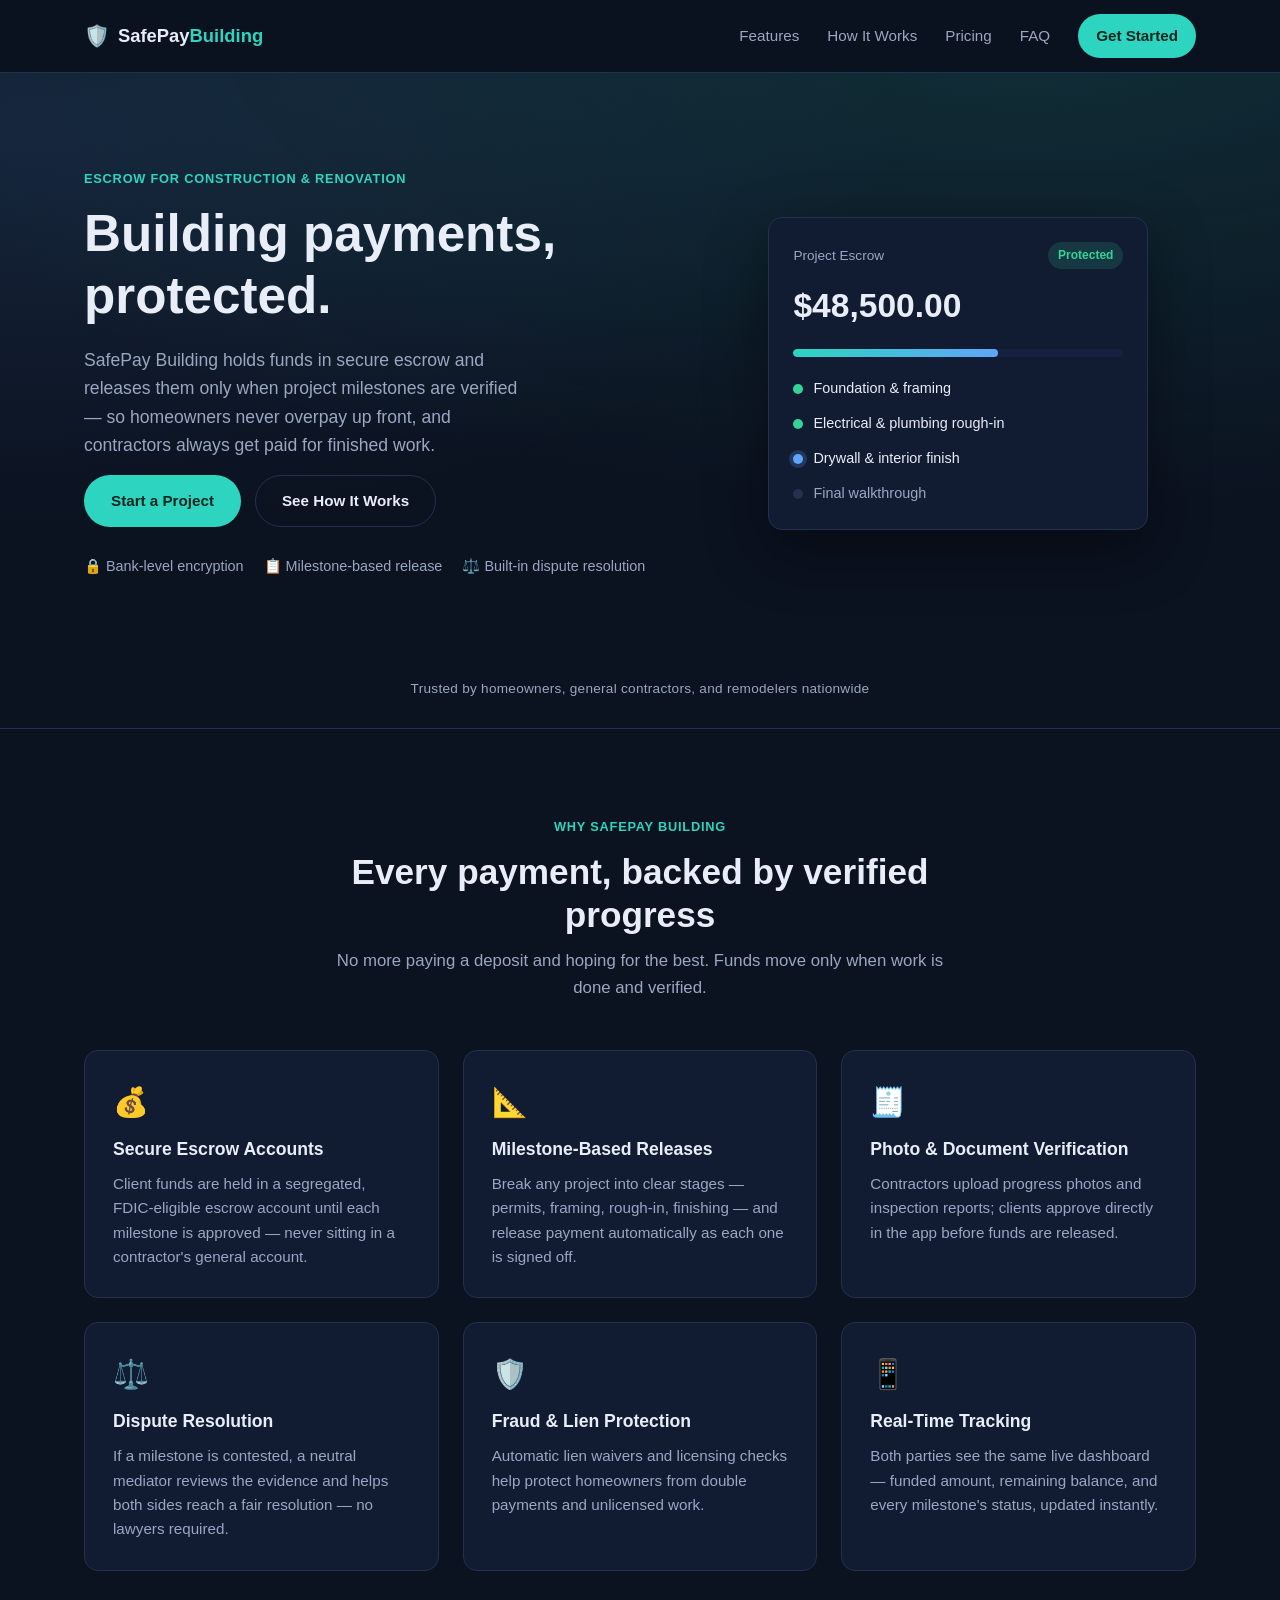
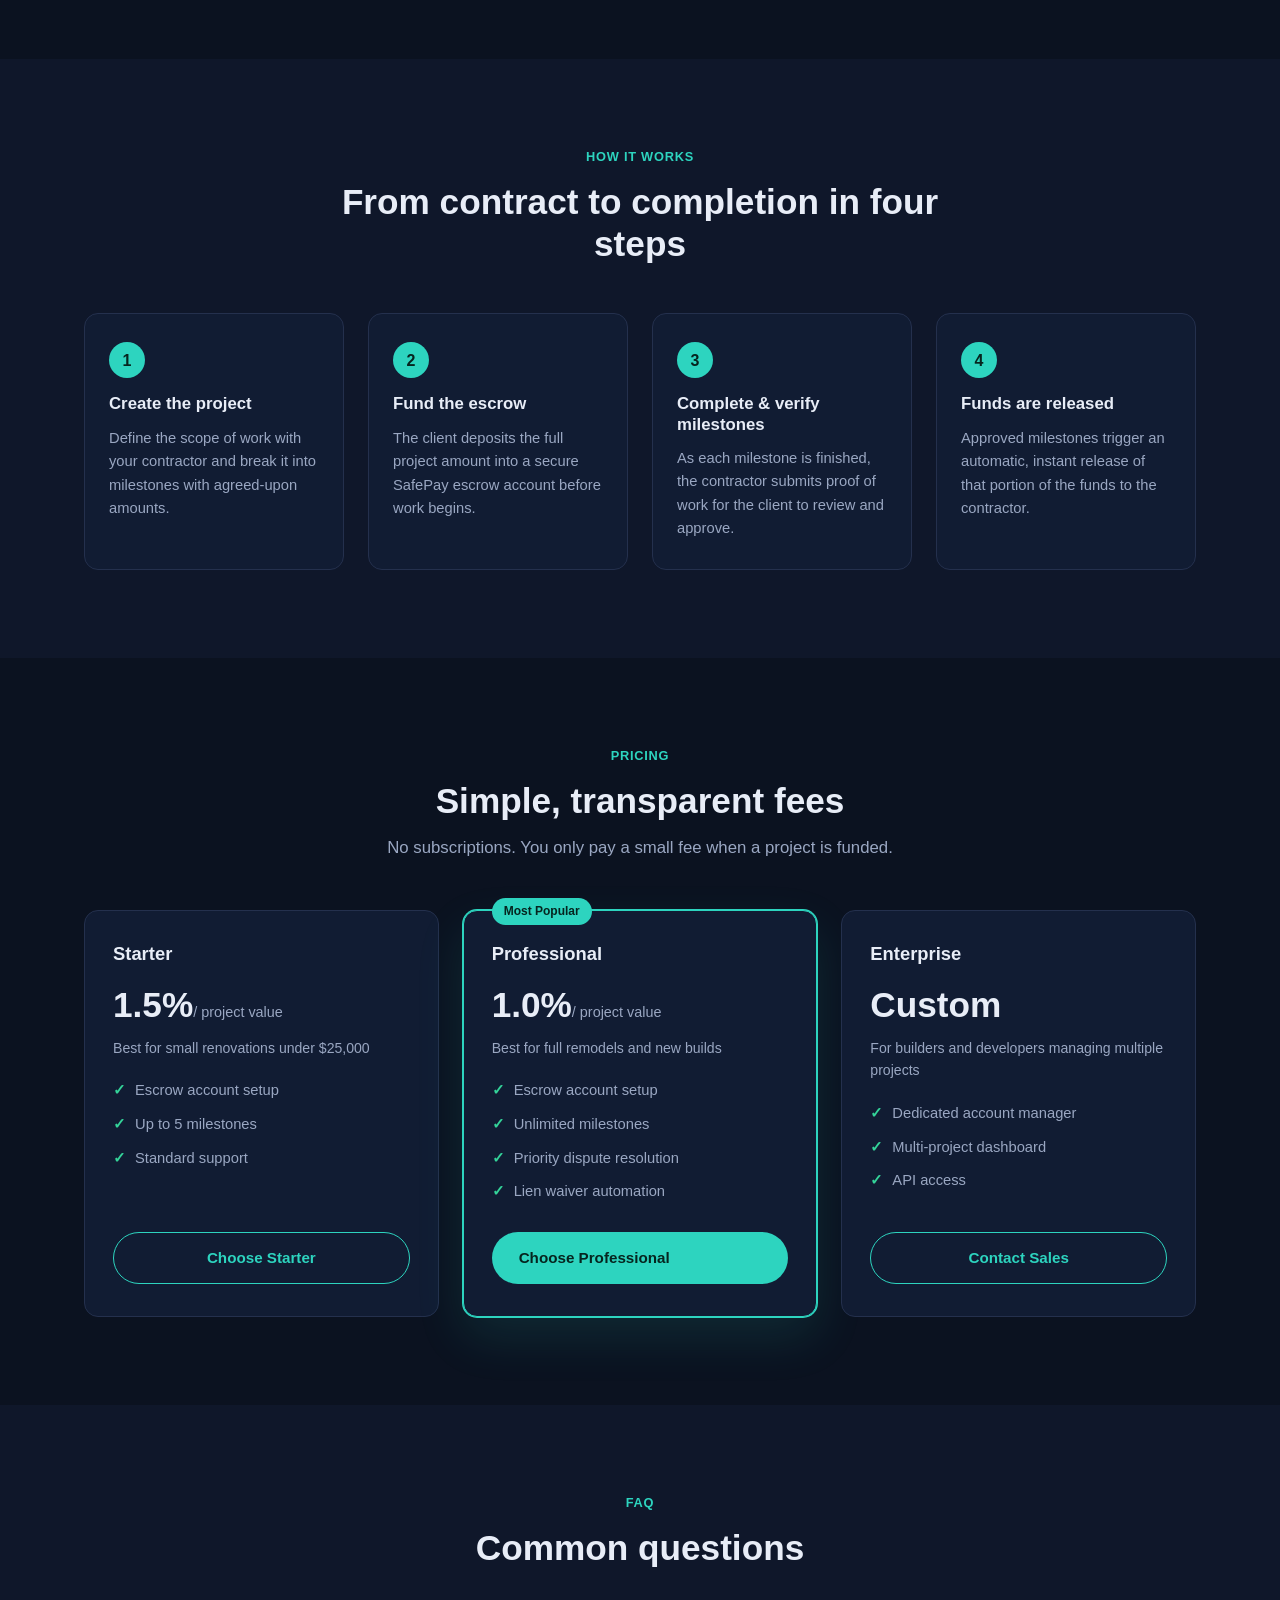
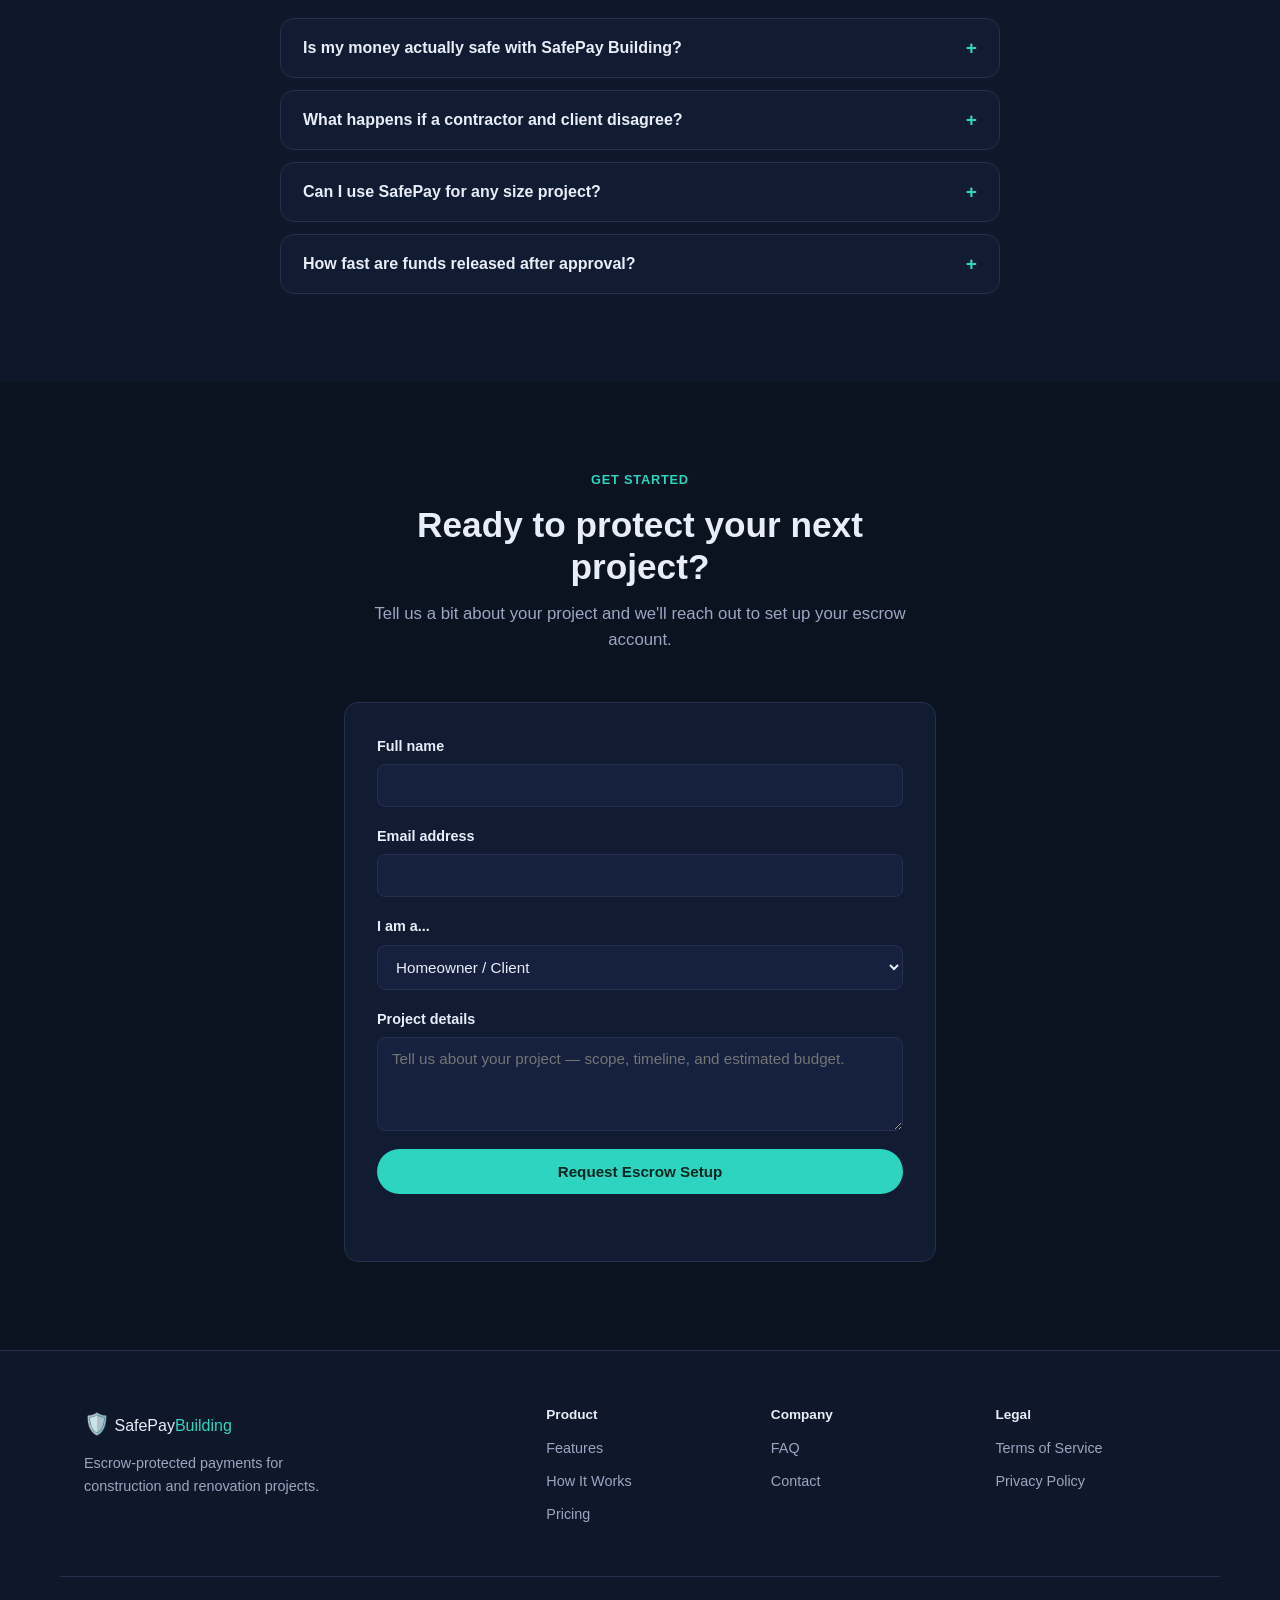
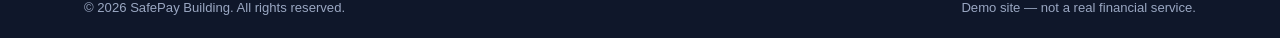
==== index.html @ 65ebcc84 "Initial commit: SafePay Building marketing site" ====
<!DOCTYPE html>
<html lang="en">
<head>
<meta charset="UTF-8">
<meta name="viewport" content="width=device-width, initial-scale=1.0">
<title>SafePay Building | Escrow-Protected Payments for Construction Projects</title>
<meta name="description" content="SafePay Building protects homeowners and contractors with milestone-based escrow payments for construction and renovation projects.">
<link rel="icon" href="data:image/svg+xml,<svg xmlns=%22http://www.w3.org/2000/svg%22 viewBox=%220 0 100 100%22><text y=%22.9em%22 font-size=%2290%22>🛡️</text></svg>">
<link rel="stylesheet" href="css/style.css">
</head>
<body>

<header class="site-header">
  <div class="container header-inner">
    <a href="#home" class="logo">
      <span class="logo-icon" aria-hidden="true">🛡️</span>
      <span class="logo-text">SafePay<span class="logo-accent">Building</span></span>
    </a>

    <nav class="main-nav" id="main-nav">
      <a href="#features">Features</a>
      <a href="#how-it-works">How It Works</a>
      <a href="#pricing">Pricing</a>
      <a href="#faq">FAQ</a>
      <a href="#contact" class="nav-cta">Get Started</a>
    </nav>

    <button class="nav-toggle" id="nav-toggle" aria-label="Toggle navigation" aria-expanded="false" aria-controls="main-nav">
      <span></span><span></span><span></span>
    </button>
  </div>
</header>

<main>

  <section id="home" class="hero">
    <div class="container hero-inner">
      <div class="hero-copy">
        <p class="eyebrow">Escrow for construction &amp; renovation</p>
        <h1>Building payments, protected.</h1>
        <p class="hero-sub">
          SafePay Building holds funds in secure escrow and releases them only when
          project milestones are verified — so homeowners never overpay up front,
          and contractors always get paid for finished work.
        </p>
        <div class="hero-actions">
          <a href="#contact" class="btn btn-primary">Start a Project</a>
          <a href="#how-it-works" class="btn btn-ghost">See How It Works</a>
        </div>
        <ul class="hero-trust">
          <li>🔒 Bank-level encryption</li>
          <li>📋 Milestone-based release</li>
          <li>⚖️ Built-in dispute resolution</li>
        </ul>
      </div>

      <div class="hero-visual" aria-hidden="true">
        <div class="escrow-card">
          <div class="escrow-card-row">
            <span>Project Escrow</span>
            <span class="badge badge-safe">Protected</span>
          </div>
          <div class="escrow-amount">$48,500.00</div>
          <div class="escrow-progress">
            <div class="escrow-progress-bar" style="width: 62%;"></div>
          </div>
          <div class="escrow-milestones">
            <div class="milestone done">
              <span class="dot"></span> Foundation &amp; framing
            </div>
            <div class="milestone done">
              <span class="dot"></span> Electrical &amp; plumbing rough-in
            </div>
            <div class="milestone active">
              <span class="dot"></span> Drywall &amp; interior finish
            </div>
            <div class="milestone">
              <span class="dot"></span> Final walkthrough
            </div>
          </div>
        </div>
      </div>
    </div>
  </section>

  <section class="logos">
    <div class="container">
      <p class="logos-label">Trusted by homeowners, general contractors, and remodelers nationwide</p>
    </div>
  </section>

  <section id="features" class="section">
    <div class="container">
      <div class="section-head">
        <p class="eyebrow">Why SafePay Building</p>
        <h2>Every payment, backed by verified progress</h2>
        <p class="section-sub">No more paying a deposit and hoping for the best. Funds move only when work is done and verified.</p>
      </div>

      <div class="feature-grid">
        <article class="feature-card">
          <div class="feature-icon">💰</div>
          <h3>Secure Escrow Accounts</h3>
          <p>Client funds are held in a segregated, FDIC-eligible escrow account until each milestone is approved — never sitting in a contractor's general account.</p>
        </article>

        <article class="feature-card">
          <div class="feature-icon">📐</div>
          <h3>Milestone-Based Releases</h3>
          <p>Break any project into clear stages — permits, framing, rough-in, finishing — and release payment automatically as each one is signed off.</p>
        </article>

        <article class="feature-card">
          <div class="feature-icon">🧾</div>
          <h3>Photo &amp; Document Verification</h3>
          <p>Contractors upload progress photos and inspection reports; clients approve directly in the app before funds are released.</p>
        </article>

        <article class="feature-card">
          <div class="feature-icon">⚖️</div>
          <h3>Dispute Resolution</h3>
          <p>If a milestone is contested, a neutral mediator reviews the evidence and helps both sides reach a fair resolution — no lawyers required.</p>
        </article>

        <article class="feature-card">
          <div class="feature-icon">🛡️</div>
          <h3>Fraud &amp; Lien Protection</h3>
          <p>Automatic lien waivers and licensing checks help protect homeowners from double payments and unlicensed work.</p>
        </article>

        <article class="feature-card">
          <div class="feature-icon">📱</div>
          <h3>Real-Time Tracking</h3>
          <p>Both parties see the same live dashboard — funded amount, remaining balance, and every milestone's status, updated instantly.</p>
        </article>
      </div>
    </div>
  </section>

  <section id="how-it-works" class="section section-alt">
    <div class="container">
      <div class="section-head">
        <p class="eyebrow">How It Works</p>
        <h2>From contract to completion in four steps</h2>
      </div>

      <ol class="steps">
        <li class="step">
          <div class="step-number">1</div>
          <h3>Create the project</h3>
          <p>Define the scope of work with your contractor and break it into milestones with agreed-upon amounts.</p>
        </li>
        <li class="step">
          <div class="step-number">2</div>
          <h3>Fund the escrow</h3>
          <p>The client deposits the full project amount into a secure SafePay escrow account before work begins.</p>
        </li>
        <li class="step">
          <div class="step-number">3</div>
          <h3>Complete &amp; verify milestones</h3>
          <p>As each milestone is finished, the contractor submits proof of work for the client to review and approve.</p>
        </li>
        <li class="step">
          <div class="step-number">4</div>
          <h3>Funds are released</h3>
          <p>Approved milestones trigger an automatic, instant release of that portion of the funds to the contractor.</p>
        </li>
      </ol>
    </div>
  </section>

  <section id="pricing" class="section">
    <div class="container">
      <div class="section-head">
        <p class="eyebrow">Pricing</p>
        <h2>Simple, transparent fees</h2>
        <p class="section-sub">No subscriptions. You only pay a small fee when a project is funded.</p>
      </div>

      <div class="pricing-grid">
        <article class="price-card">
          <h3>Starter</h3>
          <p class="price">1.5%<span>/ project value</span></p>
          <p class="price-note">Best for small renovations under $25,000</p>
          <ul class="price-features">
            <li>Escrow account setup</li>
            <li>Up to 5 milestones</li>
            <li>Standard support</li>
          </ul>
          <a href="#contact" class="btn btn-outline">Choose Starter</a>
        </article>

        <article class="price-card featured">
          <p class="price-tag">Most Popular</p>
          <h3>Professional</h3>
          <p class="price">1.0%<span>/ project value</span></p>
          <p class="price-note">Best for full remodels and new builds</p>
          <ul class="price-features">
            <li>Escrow account setup</li>
            <li>Unlimited milestones</li>
            <li>Priority dispute resolution</li>
            <li>Lien waiver automation</li>
          </ul>
          <a href="#contact" class="btn btn-primary">Choose Professional</a>
        </article>

        <article class="price-card">
          <h3>Enterprise</h3>
          <p class="price">Custom</p>
          <p class="price-note">For builders and developers managing multiple projects</p>
          <ul class="price-features">
            <li>Dedicated account manager</li>
            <li>Multi-project dashboard</li>
            <li>API access</li>
          </ul>
          <a href="#contact" class="btn btn-outline">Contact Sales</a>
        </article>
      </div>
    </div>
  </section>

  <section id="faq" class="section section-alt">
    <div class="container">
      <div class="section-head">
        <p class="eyebrow">FAQ</p>
        <h2>Common questions</h2>
      </div>

      <div class="faq-list">
        <div class="faq-item">
          <button class="faq-question" aria-expanded="false">
            Is my money actually safe with SafePay Building?
            <span class="faq-toggle">+</span>
          </button>
          <div class="faq-answer">
            <p>Yes. Funds are held in segregated escrow accounts, separate from SafePay's operating funds, and are only released when both parties agree a milestone is complete.</p>
          </div>
        </div>

        <div class="faq-item">
          <button class="faq-question" aria-expanded="false">
            What happens if a contractor and client disagree?
            <span class="faq-toggle">+</span>
          </button>
          <div class="faq-answer">
            <p>Either party can open a dispute. A neutral mediator reviews photos, documents, and messages to help reach a fair resolution before any disputed funds are released.</p>
          </div>
        </div>

        <div class="faq-item">
          <button class="faq-question" aria-expanded="false">
            Can I use SafePay for any size project?
            <span class="faq-toggle">+</span>
          </button>
          <div class="faq-answer">
            <p>Yes — from small repairs to full custom home builds. Larger projects typically benefit most from our milestone tracking and lien protection features.</p>
          </div>
        </div>

        <div class="faq-item">
          <button class="faq-question" aria-expanded="false">
            How fast are funds released after approval?
            <span class="faq-toggle">+</span>
          </button>
          <div class="faq-answer">
            <p>Once a milestone is approved, funds are typically released to the contractor's account within one business day.</p>
          </div>
        </div>
      </div>
    </div>
  </section>

  <section id="contact" class="section contact-section">
    <div class="container contact-inner">
      <div class="section-head">
        <p class="eyebrow">Get Started</p>
        <h2>Ready to protect your next project?</h2>
        <p class="section-sub">Tell us a bit about your project and we'll reach out to set up your escrow account.</p>
      </div>

      <form class="contact-form" id="contact-form" novalidate>
        <div class="form-row">
          <label for="name">Full name</label>
          <input type="text" id="name" name="name" required>
        </div>
        <div class="form-row">
          <label for="email">Email address</label>
          <input type="email" id="email" name="email" required>
        </div>
        <div class="form-row">
          <label for="role">I am a...</label>
          <select id="role" name="role">
            <option value="homeowner">Homeowner / Client</option>
            <option value="contractor">Contractor / Builder</option>
            <option value="other">Other</option>
          </select>
        </div>
        <div class="form-row">
          <label for="message">Project details</label>
          <textarea id="message" name="message" rows="4" placeholder="Tell us about your project — scope, timeline, and estimated budget."></textarea>
        </div>
        <button type="submit" class="btn btn-primary btn-block">Request Escrow Setup</button>
        <p class="form-status" id="form-status" role="status"></p>
      </form>
    </div>
  </section>

</main>

<footer class="site-footer">
  <div class="container footer-inner">
    <div class="footer-brand">
      <span class="logo-icon" aria-hidden="true">🛡️</span>
      <span class="logo-text">SafePay<span class="logo-accent">Building</span></span>
      <p>Escrow-protected payments for construction and renovation projects.</p>
    </div>

    <div class="footer-links">
      <div>
        <h4>Product</h4>
        <a href="#features">Features</a>
        <a href="#how-it-works">How It Works</a>
        <a href="#pricing">Pricing</a>
      </div>
      <div>
        <h4>Company</h4>
        <a href="#faq">FAQ</a>
        <a href="#contact">Contact</a>
      </div>
      <div>
        <h4>Legal</h4>
        <a href="#">Terms of Service</a>
        <a href="#">Privacy Policy</a>
      </div>
    </div>
  </div>
  <div class="container footer-bottom">
    <p>&copy; <span id="year"></span> SafePay Building. All rights reserved.</p>
    <p class="footer-disclaimer">Demo site — not a real financial service.</p>
  </div>
</footer>

<script src="js/main.js"></script>
</body>
</html>
---- css/style.css ----
:root {
  --color-bg: #0b1220;
  --color-bg-alt: #0f172a;
  --color-surface: #111c33;
  --color-surface-2: #16213f;
  --color-border: #24304d;
  --color-text: #e8edf7;
  --color-text-muted: #9aa7c2;
  --color-primary: #2dd4bf;
  --color-primary-dark: #14b8a6;
  --color-accent: #60a5fa;
  --color-safe: #34d399;
  --radius: 14px;
  --max-width: 1160px;
  --font: -apple-system, BlinkMacSystemFont, "Segoe UI", Roboto, Helvetica, Arial, sans-serif;
}

* { box-sizing: border-box; }

html { scroll-behavior: smooth; }

body {
  margin: 0;
  font-family: var(--font);
  background: var(--color-bg);
  color: var(--color-text);
  line-height: 1.6;
  -webkit-font-smoothing: antialiased;
}

.container {
  max-width: var(--max-width);
  margin: 0 auto;
  padding: 0 24px;
}

h1, h2, h3, h4 { line-height: 1.2; margin: 0 0 12px; }
p { margin: 0 0 16px; color: var(--color-text-muted); }
a { color: inherit; text-decoration: none; }
ul, ol { margin: 0; padding: 0; list-style: none; }

/* Header */
.site-header {
  position: sticky;
  top: 0;
  z-index: 50;
  background: rgba(11, 18, 32, 0.85);
  backdrop-filter: blur(10px);
  border-bottom: 1px solid var(--color-border);
}

.header-inner {
  display: flex;
  align-items: center;
  justify-content: space-between;
  height: 72px;
}

.logo {
  display: flex;
  align-items: center;
  gap: 8px;
  font-weight: 700;
  font-size: 1.15rem;
}

.logo-icon { font-size: 1.3rem; }
.logo-accent { color: var(--color-primary); }

.main-nav {
  display: flex;
  align-items: center;
  gap: 28px;
}

.main-nav a {
  color: var(--color-text-muted);
  font-weight: 500;
  font-size: 0.95rem;
  transition: color 0.2s ease;
}

.main-nav a:hover { color: var(--color-text); }

.nav-cta {
  background: var(--color-primary);
  color: #06251f !important;
  padding: 10px 18px;
  border-radius: 999px;
  font-weight: 600 !important;
}

.nav-cta:hover { background: var(--color-primary-dark); }

.nav-toggle {
  display: none;
  flex-direction: column;
  gap: 5px;
  background: none;
  border: 0;
  cursor: pointer;
  padding: 8px;
}

.nav-toggle span {
  width: 24px;
  height: 2px;
  background: var(--color-text);
  border-radius: 2px;
}

/* Buttons */
.btn {
  display: inline-block;
  padding: 13px 26px;
  border-radius: 999px;
  font-weight: 600;
  font-size: 0.95rem;
  border: 1px solid transparent;
  cursor: pointer;
  transition: transform 0.15s ease, background 0.2s ease, border-color 0.2s ease;
}

.btn:hover { transform: translateY(-1px); }

.btn-primary {
  background: var(--color-primary);
  color: #06251f;
}
.btn-primary:hover { background: var(--color-primary-dark); }

.btn-ghost {
  background: transparent;
  color: var(--color-text);
  border-color: var(--color-border);
}
.btn-ghost:hover { border-color: var(--color-primary); }

.btn-outline {
  background: transparent;
  color: var(--color-primary);
  border-color: var(--color-primary);
  width: 100%;
  text-align: center;
}
.btn-outline:hover { background: rgba(45, 212, 191, 0.08); }

.btn-block { width: 100%; text-align: center; }

/* Hero */
.hero {
  padding: 96px 0 72px;
  background: radial-gradient(1200px 500px at 80% -10%, rgba(45, 212, 191, 0.15), transparent),
              radial-gradient(900px 400px at 0% 10%, rgba(96, 165, 250, 0.12), transparent);
}

.hero-inner {
  display: grid;
  grid-template-columns: 1.1fr 0.9fr;
  gap: 56px;
  align-items: center;
}

.eyebrow {
  color: var(--color-primary);
  font-weight: 700;
  text-transform: uppercase;
  letter-spacing: 0.06em;
  font-size: 0.8rem;
  margin-bottom: 14px;
}

.hero h1 {
  font-size: clamp(2.2rem, 4vw, 3.4rem);
  margin-bottom: 20px;
}

.hero-sub {
  font-size: 1.1rem;
  max-width: 46ch;
}

.hero-actions {
  display: flex;
  gap: 14px;
  flex-wrap: wrap;
  margin-bottom: 28px;
}

.hero-trust {
  display: flex;
  gap: 20px;
  flex-wrap: wrap;
  font-size: 0.9rem;
  color: var(--color-text-muted);
}

.hero-trust li { display: flex; align-items: center; gap: 6px; }

/* Hero visual card */
.hero-visual { display: flex; justify-content: center; }

.escrow-card {
  width: 100%;
  max-width: 380px;
  background: var(--color-surface);
  border: 1px solid var(--color-border);
  border-radius: var(--radius);
  padding: 24px;
  box-shadow: 0 20px 60px rgba(0,0,0,0.4);
}

.escrow-card-row {
  display: flex;
  justify-content: space-between;
  align-items: center;
  font-size: 0.85rem;
  color: var(--color-text-muted);
  margin-bottom: 10px;
}

.badge {
  padding: 4px 10px;
  border-radius: 999px;
  font-size: 0.75rem;
  font-weight: 700;
}

.badge-safe {
  background: rgba(52, 211, 153, 0.15);
  color: var(--color-safe);
}

.escrow-amount {
  font-size: 2.1rem;
  font-weight: 800;
  margin-bottom: 16px;
}

.escrow-progress {
  height: 8px;
  background: var(--color-surface-2);
  border-radius: 999px;
  overflow: hidden;
  margin-bottom: 20px;
}

.escrow-progress-bar {
  height: 100%;
  background: linear-gradient(90deg, var(--color-primary), var(--color-accent));
  border-radius: 999px;
}

.escrow-milestones { display: flex; flex-direction: column; gap: 12px; }

.milestone {
  display: flex;
  align-items: center;
  gap: 10px;
  font-size: 0.9rem;
  color: var(--color-text-muted);
}

.milestone .dot {
  width: 10px;
  height: 10px;
  border-radius: 50%;
  background: var(--color-border);
  flex-shrink: 0;
}

.milestone.done { color: var(--color-text); }
.milestone.done .dot { background: var(--color-safe); }
.milestone.active { color: var(--color-text); }
.milestone.active .dot { background: var(--color-accent); box-shadow: 0 0 0 4px rgba(96,165,250,0.2); }

/* Logos */
.logos { padding: 28px 0; border-bottom: 1px solid var(--color-border); }
.logos-label {
  text-align: center;
  font-size: 0.85rem;
  color: var(--color-text-muted);
  margin: 0;
  letter-spacing: 0.02em;
}

/* Sections */
.section { padding: 88px 0; }
.section-alt { background: var(--color-bg-alt); }

.section-head { max-width: 640px; margin: 0 auto 48px; text-align: center; }
.section-head h2 { font-size: clamp(1.6rem, 3vw, 2.2rem); }
.section-sub { font-size: 1.05rem; }

/* Feature grid */
.feature-grid {
  display: grid;
  grid-template-columns: repeat(3, 1fr);
  gap: 24px;
}

.feature-card {
  background: var(--color-surface);
  border: 1px solid var(--color-border);
  border-radius: var(--radius);
  padding: 28px;
  transition: transform 0.2s ease, border-color 0.2s ease;
}

.feature-card:hover {
  transform: translateY(-4px);
  border-color: var(--color-primary);
}

.feature-icon { font-size: 1.8rem; margin-bottom: 14px; }
.feature-card h3 { font-size: 1.1rem; }
.feature-card p { margin: 0; font-size: 0.95rem; }

/* Steps */
.steps {
  display: grid;
  grid-template-columns: repeat(4, 1fr);
  gap: 24px;
  counter-reset: step;
}

.step {
  background: var(--color-surface);
  border: 1px solid var(--color-border);
  border-radius: var(--radius);
  padding: 28px 24px;
  position: relative;
}

.step-number {
  width: 36px;
  height: 36px;
  border-radius: 50%;
  background: var(--color-primary);
  color: #06251f;
  font-weight: 800;
  display: flex;
  align-items: center;
  justify-content: center;
  margin-bottom: 16px;
}

.step h3 { font-size: 1.05rem; }
.step p { font-size: 0.92rem; margin: 0; }

/* Pricing */
.pricing-grid {
  display: grid;
  grid-template-columns: repeat(3, 1fr);
  gap: 24px;
  align-items: stretch;
}

.price-card {
  background: var(--color-surface);
  border: 1px solid var(--color-border);
  border-radius: var(--radius);
  padding: 32px 28px;
  display: flex;
  flex-direction: column;
  position: relative;
}

.price-card.featured {
  border-color: var(--color-primary);
  box-shadow: 0 0 0 1px var(--color-primary), 0 20px 50px rgba(45, 212, 191, 0.12);
}

.price-tag {
  position: absolute;
  top: -13px;
  left: 28px;
  background: var(--color-primary);
  color: #06251f;
  font-size: 0.75rem;
  font-weight: 800;
  padding: 4px 12px;
  border-radius: 999px;
  margin: 0;
}

.price-card h3 { font-size: 1.15rem; }

.price {
  font-size: 2.2rem;
  font-weight: 800;
  color: var(--color-text);
  margin-bottom: 4px;
}

.price span {
  font-size: 0.9rem;
  font-weight: 500;
  color: var(--color-text-muted);
}

.price-note { font-size: 0.88rem; margin-bottom: 20px; }

.price-features {
  display: flex;
  flex-direction: column;
  gap: 10px;
  margin-bottom: 28px;
  flex-grow: 1;
}

.price-features li {
  font-size: 0.92rem;
  color: var(--color-text-muted);
  padding-left: 22px;
  position: relative;
}

.price-features li::before {
  content: "✓";
  position: absolute;
  left: 0;
  color: var(--color-safe);
  font-weight: 700;
}

/* FAQ */
.faq-list {
  max-width: 720px;
  margin: 0 auto;
  display: flex;
  flex-direction: column;
  gap: 12px;
}

.faq-item {
  background: var(--color-surface);
  border: 1px solid var(--color-border);
  border-radius: var(--radius);
  overflow: hidden;
}

.faq-question {
  width: 100%;
  text-align: left;
  background: none;
  border: 0;
  color: var(--color-text);
  font-size: 1rem;
  font-weight: 600;
  padding: 18px 22px;
  display: flex;
  justify-content: space-between;
  align-items: center;
  cursor: pointer;
}

.faq-toggle {
  font-size: 1.2rem;
  color: var(--color-primary);
  transition: transform 0.2s ease;
}

.faq-question[aria-expanded="true"] .faq-toggle { transform: rotate(45deg); }

.faq-answer {
  max-height: 0;
  overflow: hidden;
  transition: max-height 0.25s ease;
  padding: 0 22px;
}

.faq-answer p { margin: 0 0 18px; font-size: 0.95rem; }

/* Contact */
.contact-inner { max-width: 640px; }

.contact-form {
  background: var(--color-surface);
  border: 1px solid var(--color-border);
  border-radius: var(--radius);
  padding: 32px;
  display: flex;
  flex-direction: column;
  gap: 18px;
}

.form-row { display: flex; flex-direction: column; gap: 6px; }

.form-row label { font-size: 0.9rem; font-weight: 600; color: var(--color-text); }

.form-row input,
.form-row select,
.form-row textarea {
  background: var(--color-surface-2);
  border: 1px solid var(--color-border);
  border-radius: 8px;
  padding: 12px 14px;
  color: var(--color-text);
  font-family: inherit;
  font-size: 0.95rem;
  resize: vertical;
}

.form-row input:focus,
.form-row select:focus,
.form-row textarea:focus {
  outline: none;
  border-color: var(--color-primary);
}

.form-status {
  text-align: center;
  font-size: 0.9rem;
  color: var(--color-safe);
  min-height: 1.2em;
  margin: 0;
}

/* Footer */
.site-footer {
  border-top: 1px solid var(--color-border);
  background: var(--color-bg-alt);
  padding-top: 56px;
}

.footer-inner {
  display: grid;
  grid-template-columns: 1.3fr 2fr;
  gap: 40px;
  padding-bottom: 40px;
}

.footer-brand p { margin-top: 12px; font-size: 0.9rem; max-width: 32ch; }

.footer-links {
  display: grid;
  grid-template-columns: repeat(3, 1fr);
  gap: 24px;
}

.footer-links h4 { font-size: 0.85rem; color: var(--color-text); margin-bottom: 14px; }

.footer-links a {
  display: block;
  color: var(--color-text-muted);
  font-size: 0.9rem;
  margin-bottom: 10px;
}

.footer-links a:hover { color: var(--color-primary); }

.footer-bottom {
  display: flex;
  justify-content: space-between;
  align-items: center;
  border-top: 1px solid var(--color-border);
  padding: 20px 24px;
  font-size: 0.82rem;
  color: var(--color-text-muted);
  flex-wrap: wrap;
  gap: 8px;
}

.footer-bottom p { margin: 0; }

/* Responsive */
@media (max-width: 900px) {
  .hero-inner { grid-template-columns: 1fr; }
  .hero-visual { order: -1; }
  .feature-grid { grid-template-columns: repeat(2, 1fr); }
  .steps { grid-template-columns: repeat(2, 1fr); }
  .pricing-grid { grid-template-columns: 1fr; }
  .footer-inner { grid-template-columns: 1fr; }
}

@media (max-width: 720px) {
  .main-nav {
    position: fixed;
    top: 72px;
    left: 0;
    right: 0;
    background: var(--color-bg-alt);
    border-bottom: 1px solid var(--color-border);
    flex-direction: column;
    align-items: flex-start;
    padding: 20px 24px;
    gap: 16px;
    transform: translateY(-150%);
    transition: transform 0.25s ease;
  }

  .main-nav.open { transform: translateY(0); }

  .nav-toggle { display: flex; }

  .feature-grid { grid-template-columns: 1fr; }
  .steps { grid-template-columns: 1fr; }
}
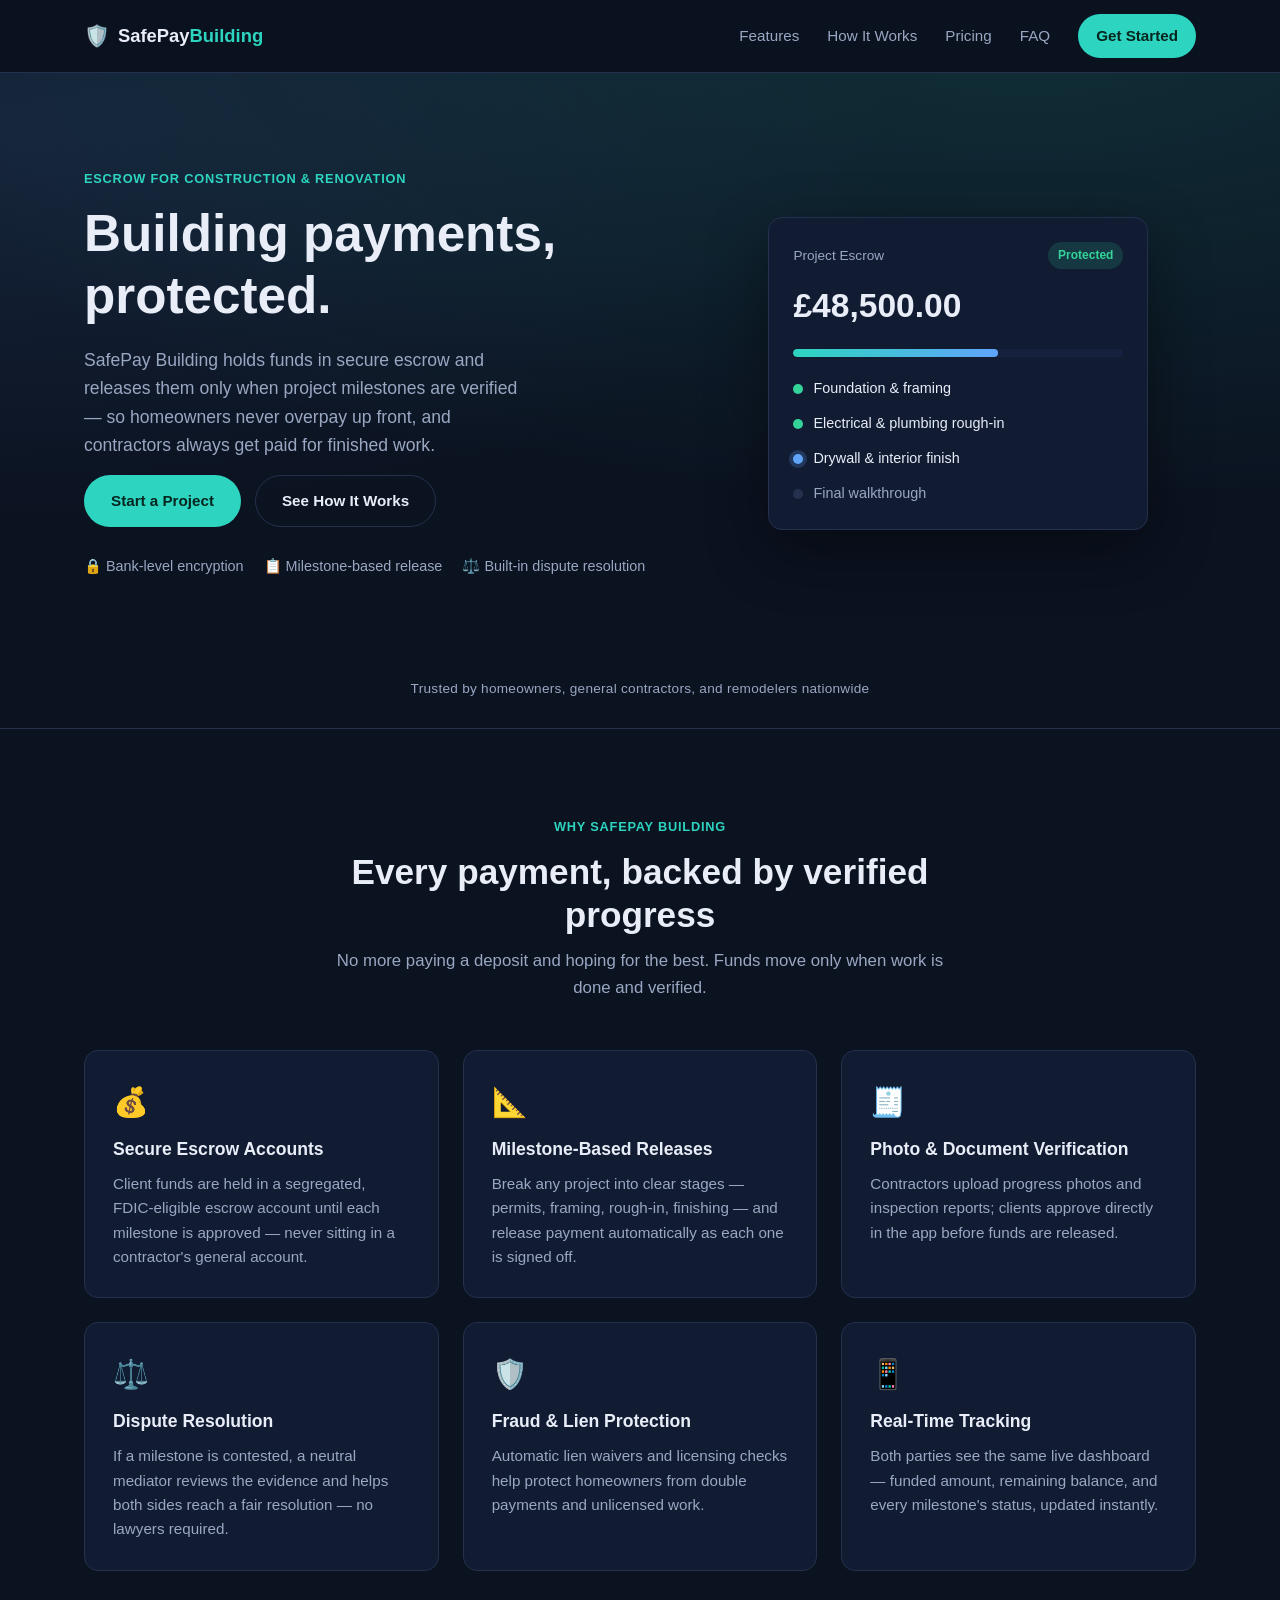
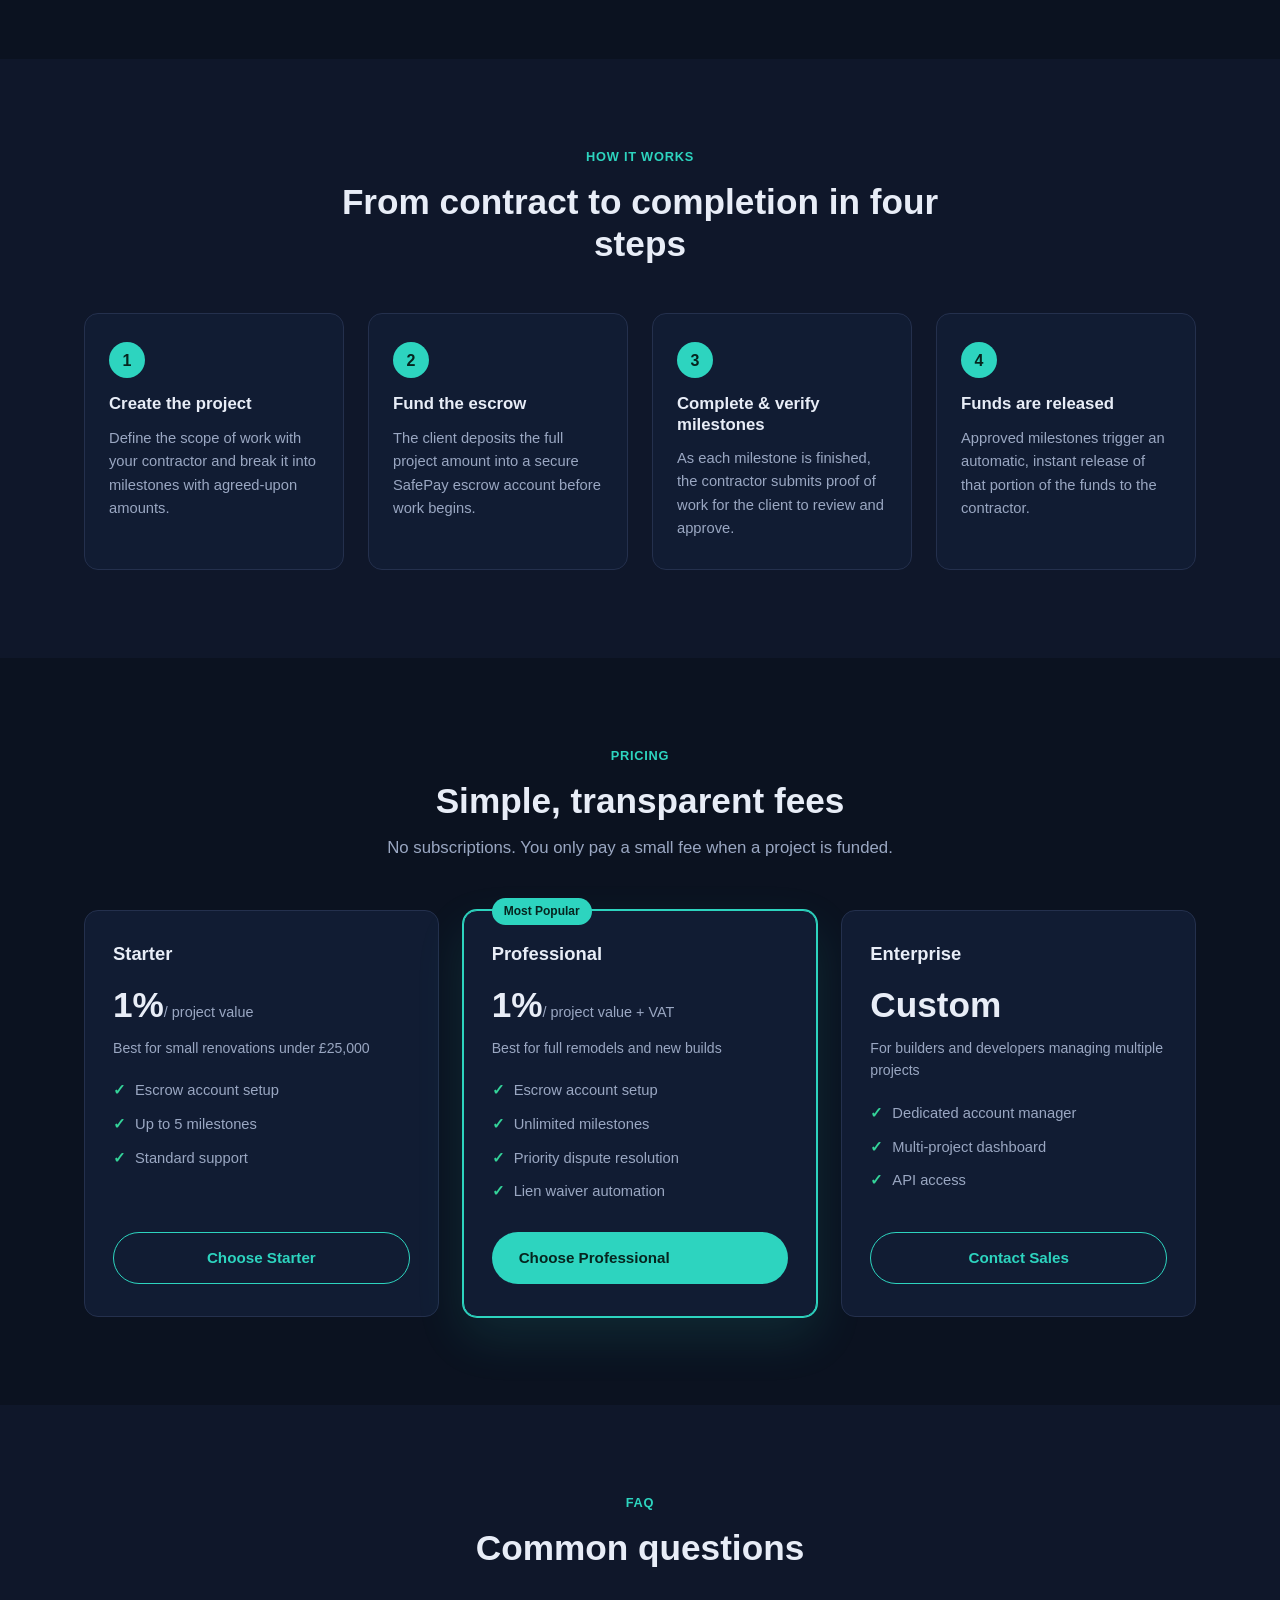
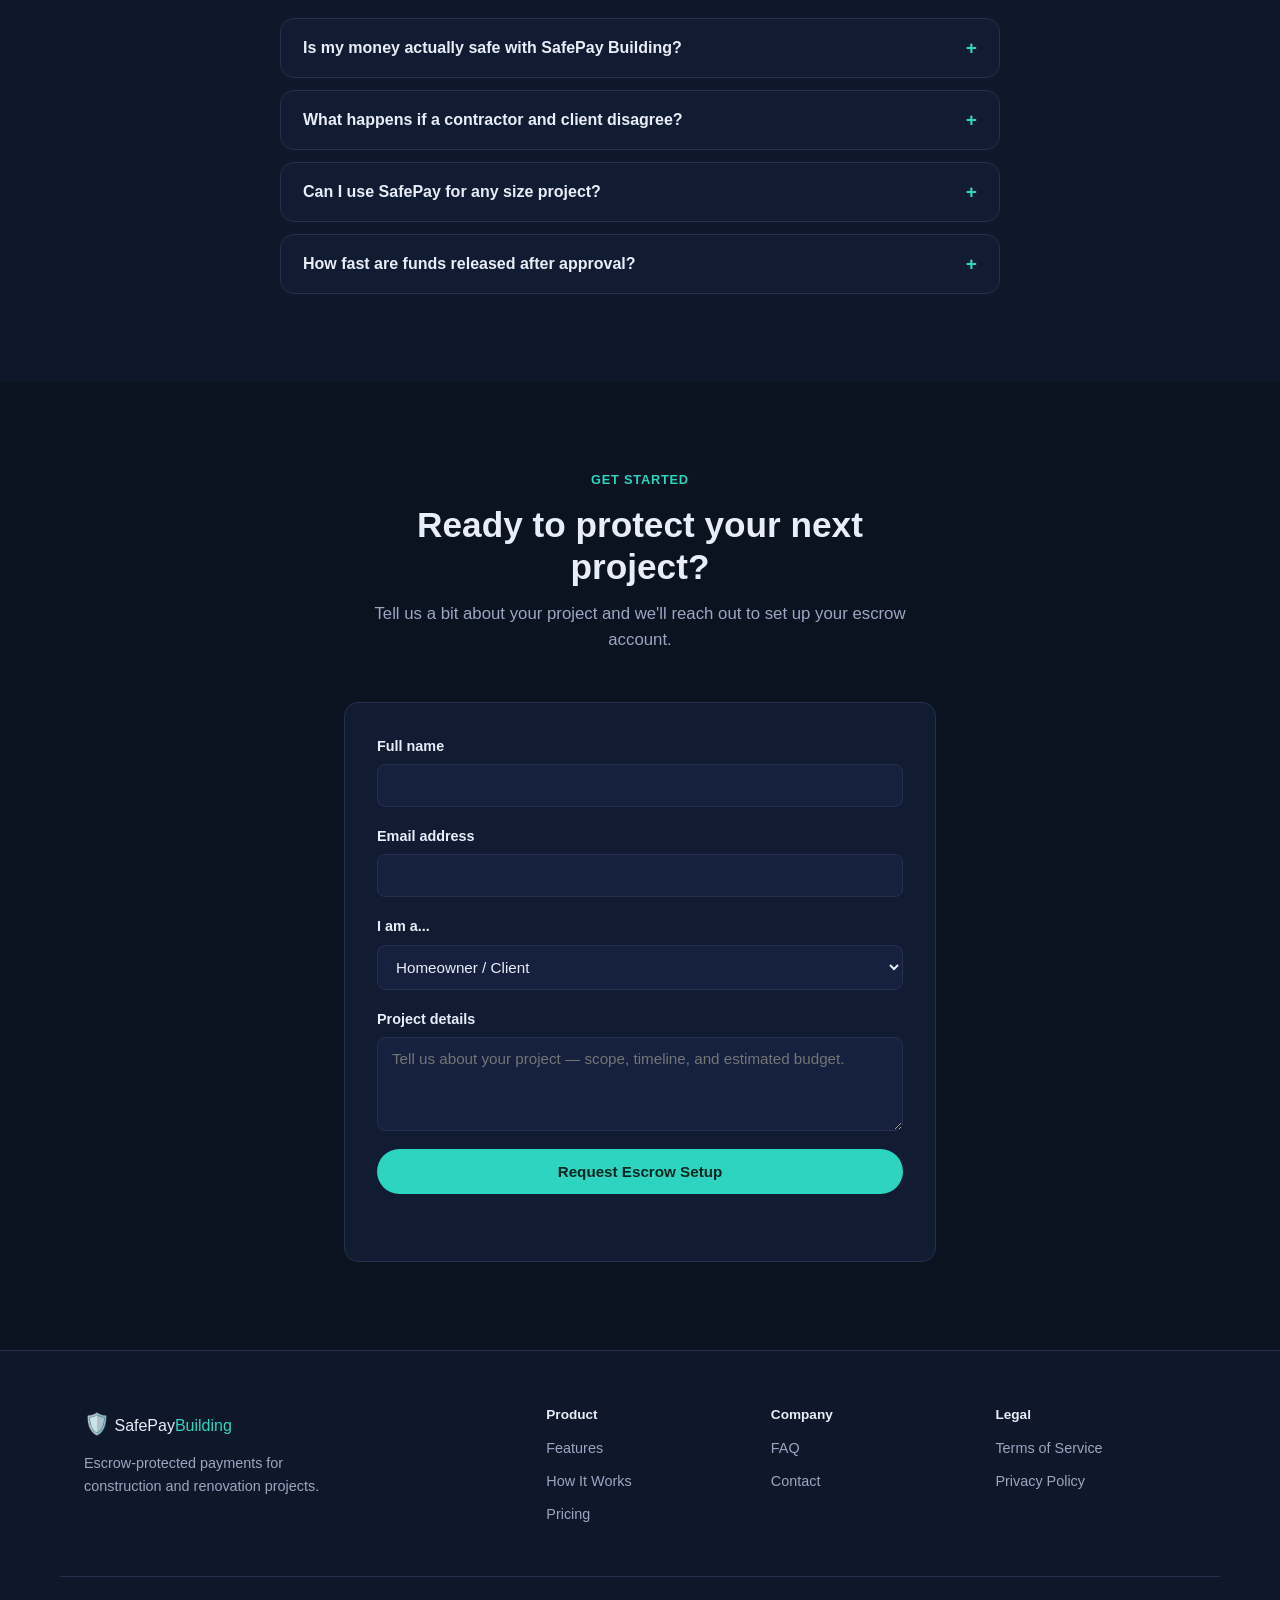
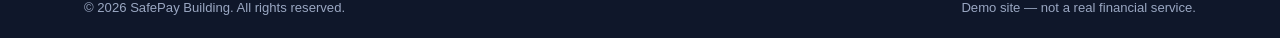
==== commit 5e852797: "Switch currency to GBP and update pricing fees" ====
--- a/index.html
+++ b/index.html
@@ -60,7 +60,7 @@
             <span>Project Escrow</span>
             <span class="badge badge-safe">Protected</span>
           </div>
-          <div class="escrow-amount">$48,500.00</div>
+          <div class="escrow-amount">£48,500.00</div>
           <div class="escrow-progress">
             <div class="escrow-progress-bar" style="width: 62%;"></div>
           </div>
@@ -180,8 +180,8 @@
       <div class="pricing-grid">
         <article class="price-card">
           <h3>Starter</h3>
-          <p class="price">1.5%<span>/ project value</span></p>
-          <p class="price-note">Best for small renovations under $25,000</p>
+          <p class="price">1%<span>/ project value</span></p>
+          <p class="price-note">Best for small renovations under £25,000</p>
           <ul class="price-features">
             <li>Escrow account setup</li>
             <li>Up to 5 milestones</li>
@@ -193,7 +193,7 @@
         <article class="price-card featured">
           <p class="price-tag">Most Popular</p>
           <h3>Professional</h3>
-          <p class="price">1.0%<span>/ project value</span></p>
+          <p class="price">1%<span>/ project value + VAT</span></p>
           <p class="price-note">Best for full remodels and new builds</p>
           <ul class="price-features">
             <li>Escrow account setup</li>
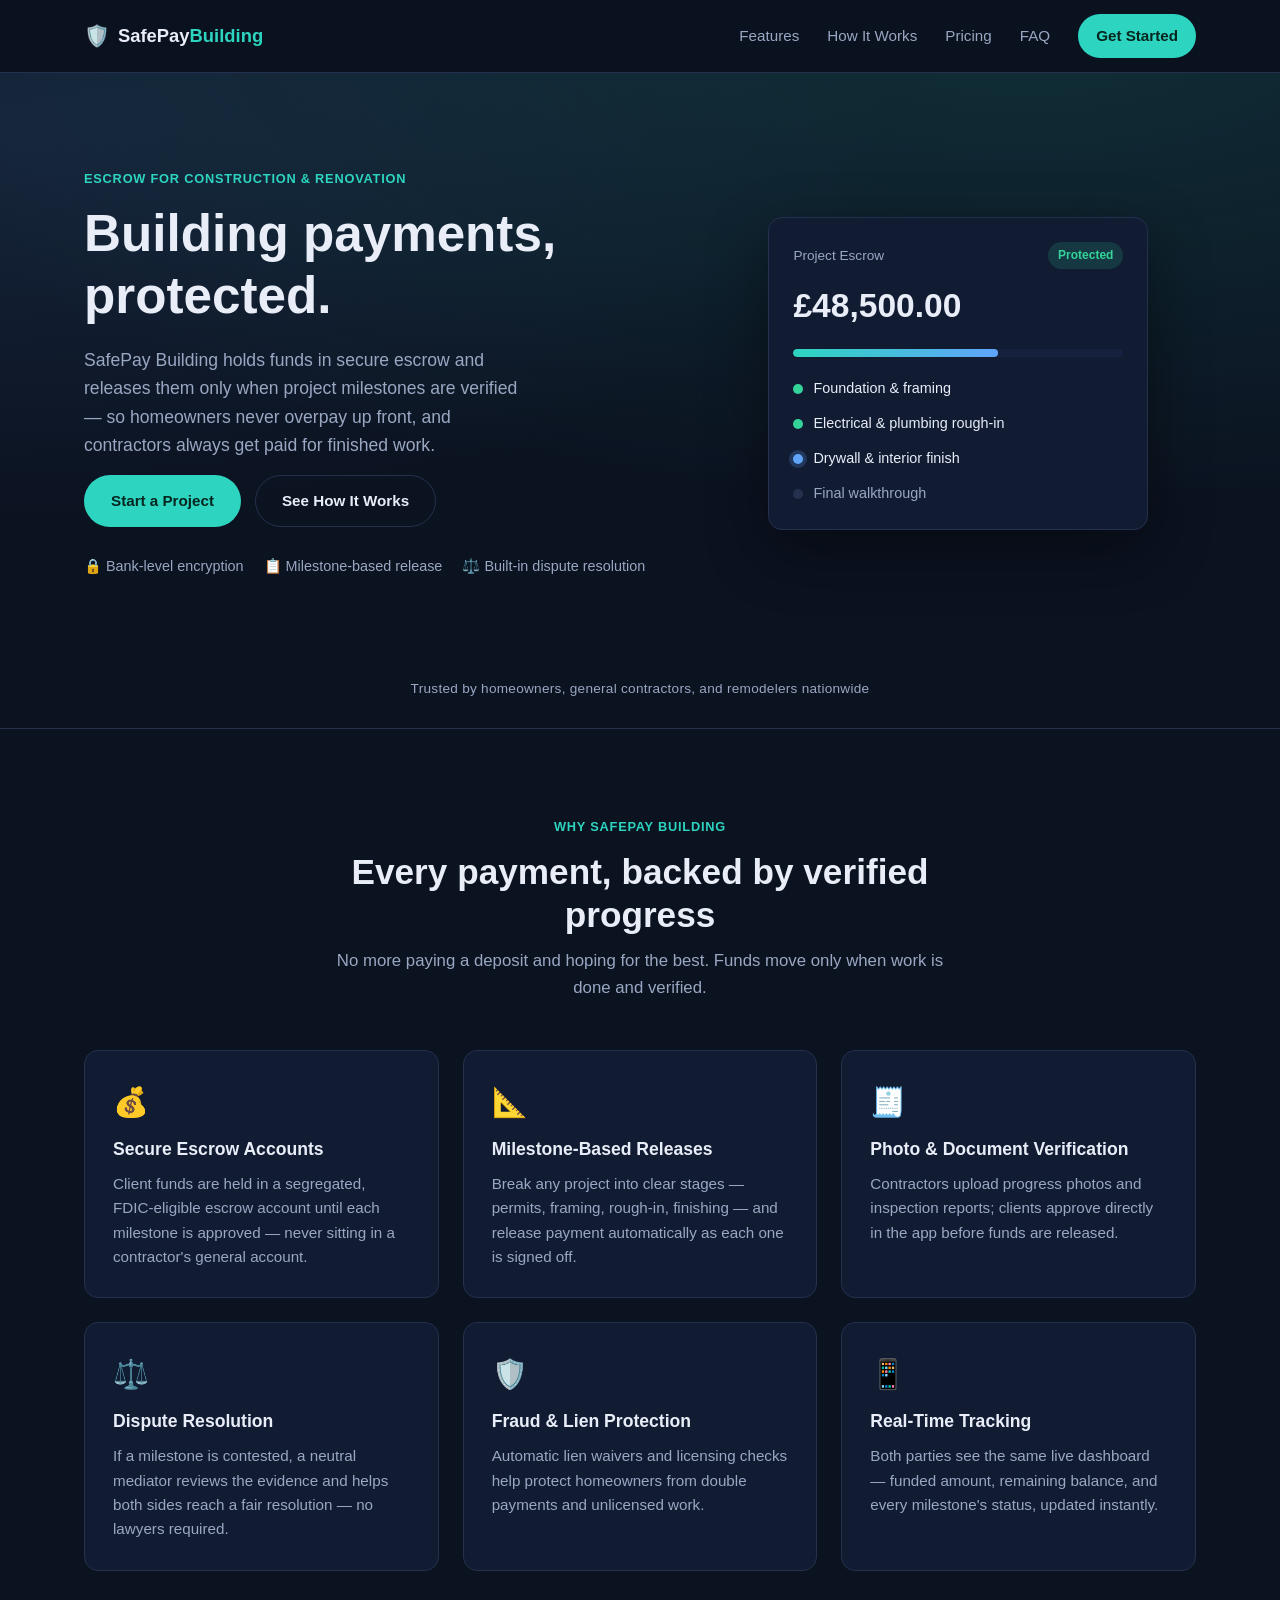
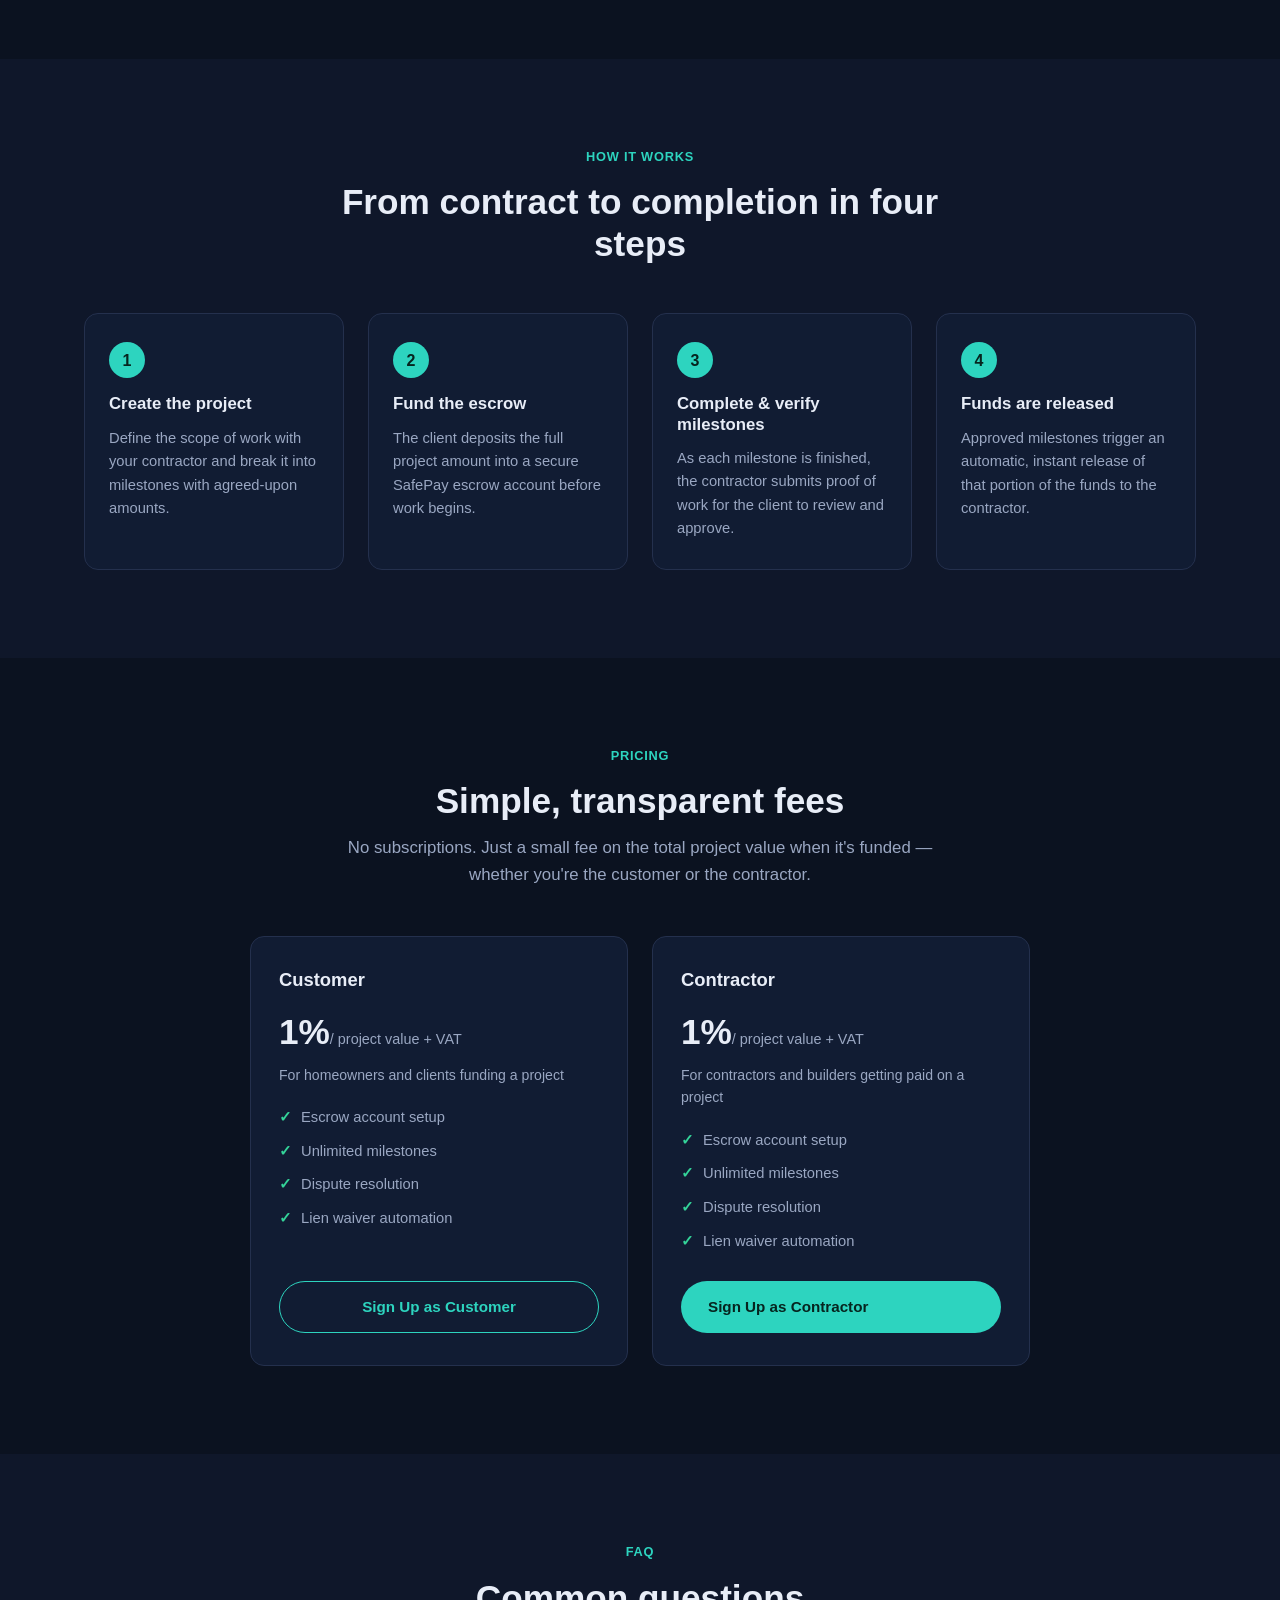
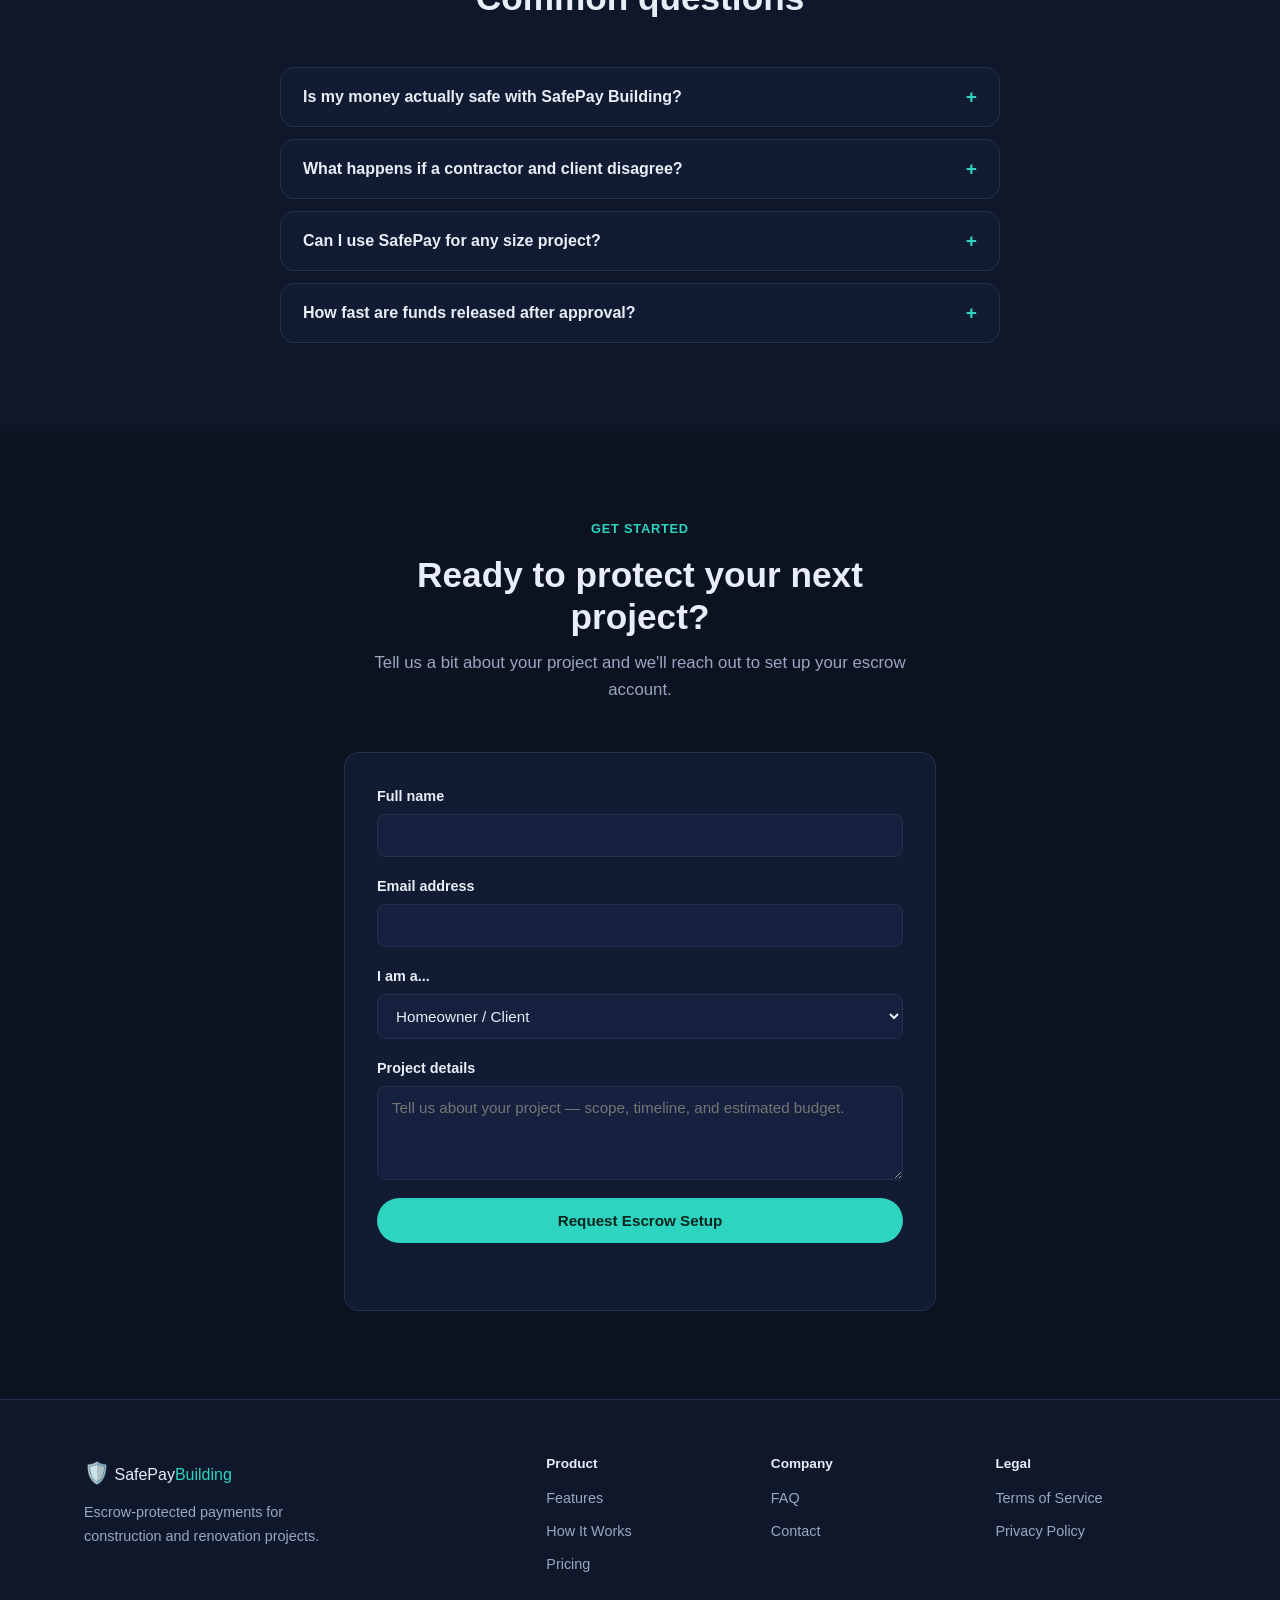
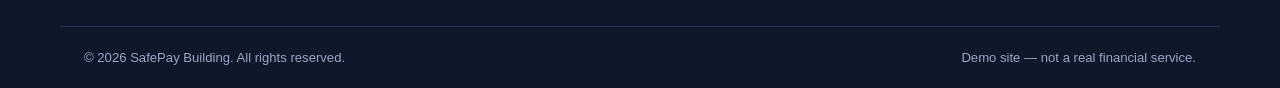
==== commit b253783b: "Replace pricing tiers with Customer/Contractor classification" ====
--- a/index.html
+++ b/index.html
@@ -174,46 +174,34 @@
       <div class="section-head">
         <p class="eyebrow">Pricing</p>
         <h2>Simple, transparent fees</h2>
-        <p class="section-sub">No subscriptions. You only pay a small fee when a project is funded.</p>
-      </div>
-
-      <div class="pricing-grid">
+        <p class="section-sub">No subscriptions. Just a small fee on the total project value when it's funded — whether you're the customer or the contractor.</p>
+      </div>
+
+      <div class="pricing-grid pricing-grid-2">
         <article class="price-card">
-          <h3>Starter</h3>
-          <p class="price">1%<span>/ project value</span></p>
-          <p class="price-note">Best for small renovations under £25,000</p>
-          <ul class="price-features">
-            <li>Escrow account setup</li>
-            <li>Up to 5 milestones</li>
-            <li>Standard support</li>
-          </ul>
-          <a href="#contact" class="btn btn-outline">Choose Starter</a>
-        </article>
-
-        <article class="price-card featured">
-          <p class="price-tag">Most Popular</p>
-          <h3>Professional</h3>
+          <h3>Customer</h3>
           <p class="price">1%<span>/ project value + VAT</span></p>
-          <p class="price-note">Best for full remodels and new builds</p>
+          <p class="price-note">For homeowners and clients funding a project</p>
           <ul class="price-features">
             <li>Escrow account setup</li>
             <li>Unlimited milestones</li>
-            <li>Priority dispute resolution</li>
+            <li>Dispute resolution</li>
             <li>Lien waiver automation</li>
           </ul>
-          <a href="#contact" class="btn btn-primary">Choose Professional</a>
+          <a href="#contact" class="btn btn-outline">Sign Up as Customer</a>
         </article>
 
         <article class="price-card">
-          <h3>Enterprise</h3>
-          <p class="price">Custom</p>
-          <p class="price-note">For builders and developers managing multiple projects</p>
+          <h3>Contractor</h3>
+          <p class="price">1%<span>/ project value + VAT</span></p>
+          <p class="price-note">For contractors and builders getting paid on a project</p>
           <ul class="price-features">
-            <li>Dedicated account manager</li>
-            <li>Multi-project dashboard</li>
-            <li>API access</li>
+            <li>Escrow account setup</li>
+            <li>Unlimited milestones</li>
+            <li>Dispute resolution</li>
+            <li>Lien waiver automation</li>
           </ul>
-          <a href="#contact" class="btn btn-outline">Contact Sales</a>
+          <a href="#contact" class="btn btn-primary">Sign Up as Contractor</a>
         </article>
       </div>
     </div>
--- a/css/style.css
+++ b/css/style.css
@@ -356,6 +356,12 @@
   align-items: stretch;
 }
 
+.pricing-grid-2 {
+  grid-template-columns: repeat(2, 1fr);
+  max-width: 780px;
+  margin: 0 auto;
+}
+
 .price-card {
   background: var(--color-surface);
   border: 1px solid var(--color-border);
@@ -364,24 +370,6 @@
   display: flex;
   flex-direction: column;
   position: relative;
-}
-
-.price-card.featured {
-  border-color: var(--color-primary);
-  box-shadow: 0 0 0 1px var(--color-primary), 0 20px 50px rgba(45, 212, 191, 0.12);
-}
-
-.price-tag {
-  position: absolute;
-  top: -13px;
-  left: 28px;
-  background: var(--color-primary);
-  color: #06251f;
-  font-size: 0.75rem;
-  font-weight: 800;
-  padding: 4px 12px;
-  border-radius: 999px;
-  margin: 0;
 }
 
 .price-card h3 { font-size: 1.15rem; }
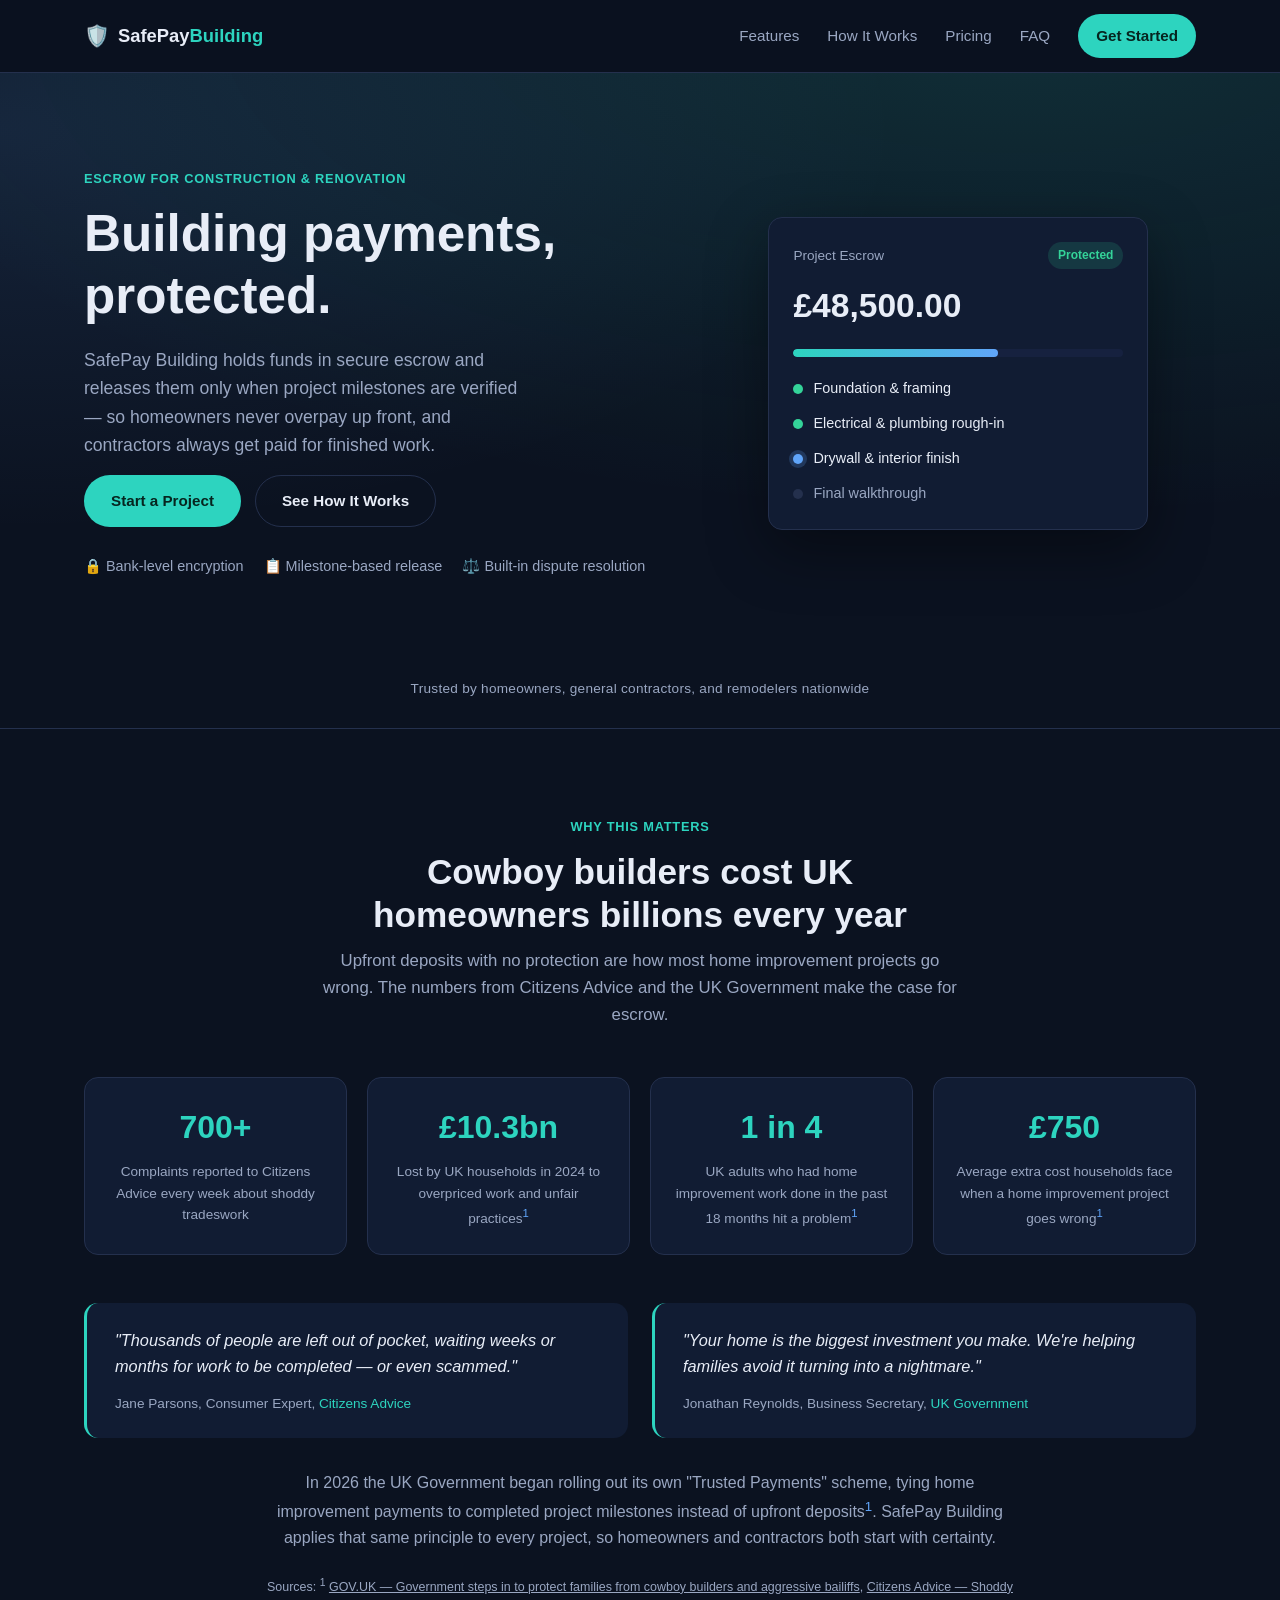
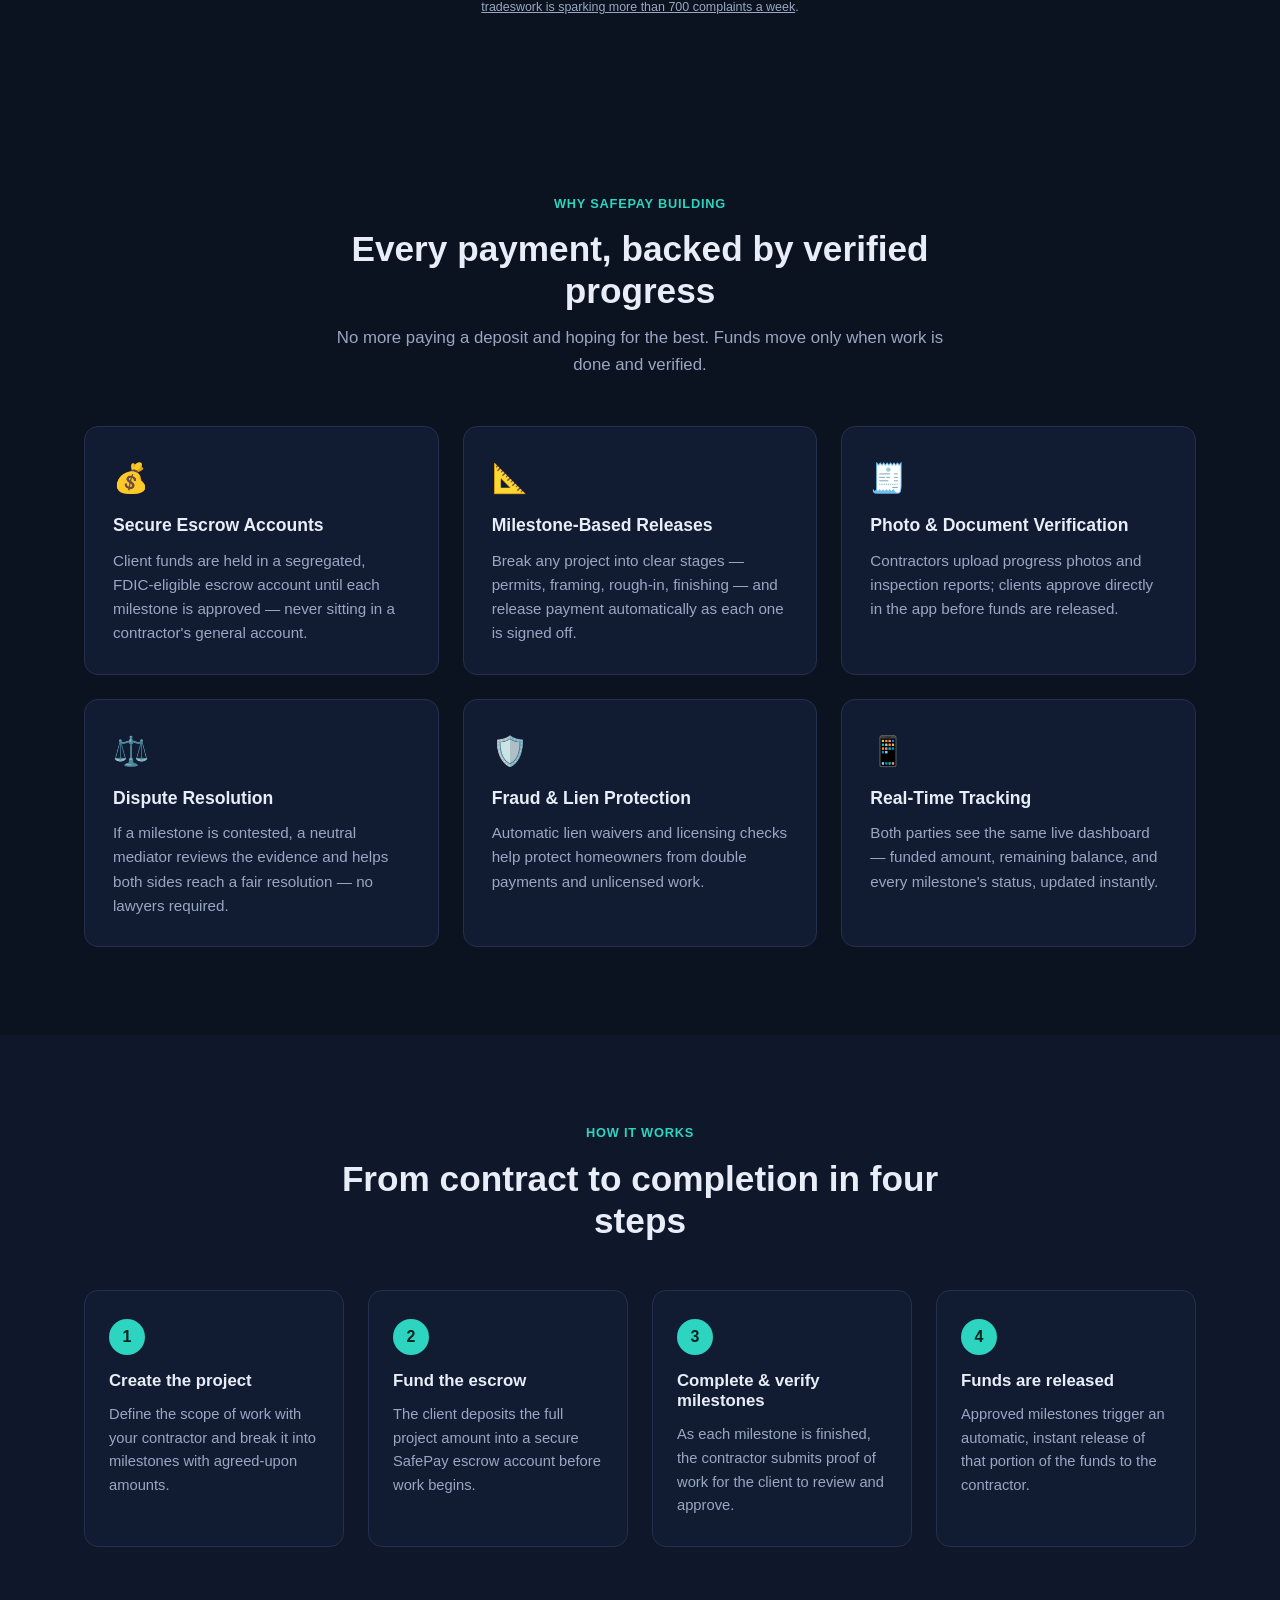
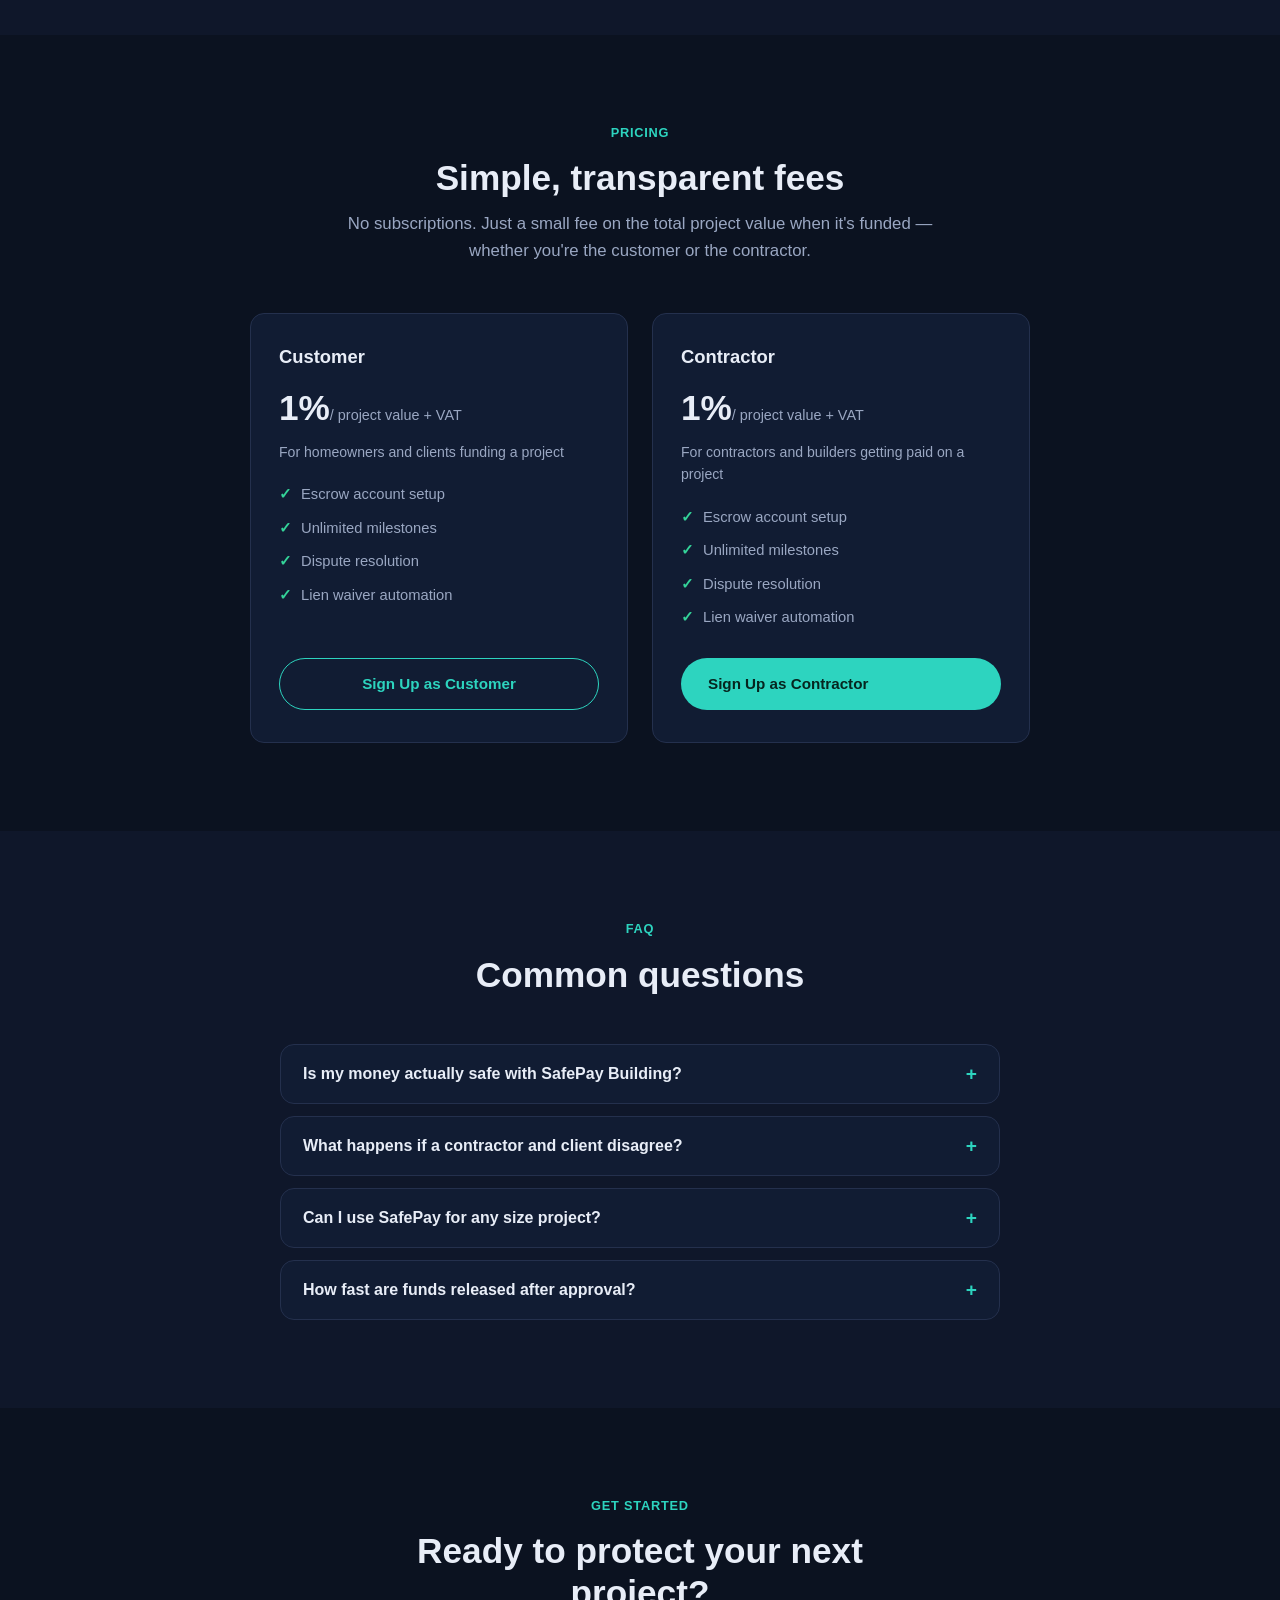
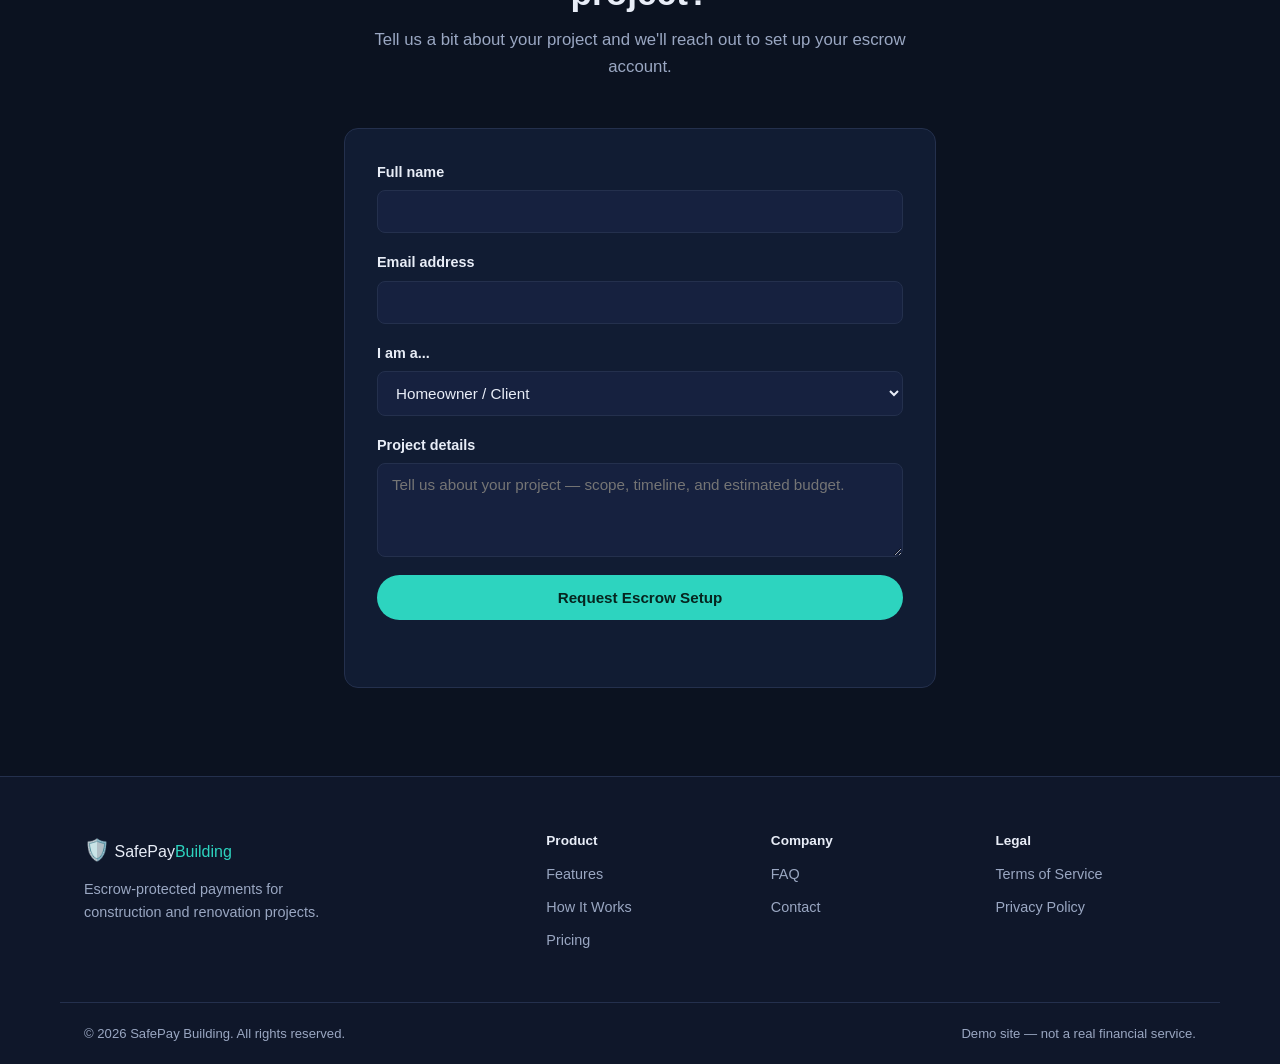
==== commit ac4f9838: "Add 'Why This Matters' section with Citizens Advice and government stats" ====
--- a/index.html
+++ b/index.html
@@ -86,6 +86,57 @@
   <section class="logos">
     <div class="container">
       <p class="logos-label">Trusted by homeowners, general contractors, and remodelers nationwide</p>
+    </div>
+  </section>
+
+  <section id="why-it-matters" class="section why-it-matters">
+    <div class="container">
+      <div class="section-head">
+        <p class="eyebrow">Why This Matters</p>
+        <h2>Cowboy builders cost UK homeowners billions every year</h2>
+        <p class="section-sub">Upfront deposits with no protection are how most home improvement projects go wrong. The numbers from Citizens Advice and the UK Government make the case for escrow.</p>
+      </div>
+
+      <div class="stat-grid">
+        <div class="stat-card">
+          <p class="stat-number">700+</p>
+          <p class="stat-label">Complaints reported to Citizens Advice every week about shoddy tradeswork</p>
+        </div>
+        <div class="stat-card">
+          <p class="stat-number">£10.3bn</p>
+          <p class="stat-label">Lost by UK households in 2024 to overpriced work and unfair practices<sup>1</sup></p>
+        </div>
+        <div class="stat-card">
+          <p class="stat-number">1 in 4</p>
+          <p class="stat-label">UK adults who had home improvement work done in the past 18 months hit a problem<sup>1</sup></p>
+        </div>
+        <div class="stat-card">
+          <p class="stat-number">£750</p>
+          <p class="stat-label">Average extra cost households face when a home improvement project goes wrong<sup>1</sup></p>
+        </div>
+      </div>
+
+      <div class="quote-grid">
+        <blockquote class="quote-card">
+          <p>"Thousands of people are left out of pocket, waiting weeks or months for work to be completed — or even scammed."</p>
+          <footer>Jane Parsons, Consumer Expert, <cite>Citizens Advice</cite></footer>
+        </blockquote>
+        <blockquote class="quote-card">
+          <p>"Your home is the biggest investment you make. We're helping families avoid it turning into a nightmare."</p>
+          <footer>Jonathan Reynolds, Business Secretary, <cite>UK Government</cite></footer>
+        </blockquote>
+      </div>
+
+      <p class="why-it-matters-note">
+        In 2026 the UK Government began rolling out its own "Trusted Payments" scheme, tying home improvement
+        payments to completed project milestones instead of upfront deposits<sup>1</sup>. SafePay Building applies that
+        same principle to every project, so homeowners and contractors both start with certainty.
+      </p>
+
+      <p class="sources-note">
+        Sources: <sup>1</sup> <a href="https://www.gov.uk/government/news/government-steps-in-to-protect-families-from-cowboy-builders-and-aggressive-bailiffs" target="_blank" rel="noopener">GOV.UK — Government steps in to protect families from cowboy builders and aggressive bailiffs</a>,
+        <a href="https://www.citizensadvice.org.uk/about-us/media-centre/press-releases/shoddy-tradeswork-is-sparking-more-than-700-complaints-a-week-says-citizens/" target="_blank" rel="noopener">Citizens Advice — Shoddy tradeswork is sparking more than 700 complaints a week</a>.
+      </p>
     </div>
   </section>
 
--- a/css/style.css
+++ b/css/style.css
@@ -284,6 +284,90 @@
   letter-spacing: 0.02em;
 }
 
+/* Why It Matters */
+.stat-grid {
+  display: grid;
+  grid-template-columns: repeat(4, 1fr);
+  gap: 20px;
+  margin-bottom: 48px;
+}
+
+.stat-card {
+  background: var(--color-surface);
+  border: 1px solid var(--color-border);
+  border-radius: var(--radius);
+  padding: 24px 20px;
+  text-align: center;
+}
+
+.stat-number {
+  font-size: 2rem;
+  font-weight: 800;
+  color: var(--color-primary);
+  margin: 0 0 8px;
+}
+
+.stat-label {
+  font-size: 0.85rem;
+  color: var(--color-text-muted);
+  margin: 0;
+}
+
+.stat-label sup { color: var(--color-accent); }
+
+.quote-grid {
+  display: grid;
+  grid-template-columns: repeat(2, 1fr);
+  gap: 24px;
+  margin-bottom: 32px;
+}
+
+.quote-card {
+  background: var(--color-surface);
+  border-left: 3px solid var(--color-primary);
+  border-radius: var(--radius);
+  padding: 24px 28px;
+  margin: 0;
+}
+
+.quote-card p {
+  color: var(--color-text);
+  font-size: 1.02rem;
+  font-style: italic;
+  margin: 0 0 14px;
+}
+
+.quote-card footer {
+  font-size: 0.85rem;
+  color: var(--color-text-muted);
+}
+
+.quote-card cite { font-style: normal; color: var(--color-primary); }
+
+.why-it-matters-note {
+  max-width: 760px;
+  margin: 0 auto 24px;
+  text-align: center;
+  font-size: 1rem;
+}
+
+.why-it-matters-note sup { color: var(--color-accent); }
+
+.sources-note {
+  max-width: 760px;
+  margin: 0 auto;
+  text-align: center;
+  font-size: 0.78rem;
+  color: var(--color-text-muted);
+}
+
+.sources-note a {
+  color: var(--color-text-muted);
+  text-decoration: underline;
+}
+
+.sources-note a:hover { color: var(--color-primary); }
+
 /* Sections */
 .section { padding: 88px 0; }
 .section-alt { background: var(--color-bg-alt); }
@@ -560,6 +644,8 @@
   .steps { grid-template-columns: repeat(2, 1fr); }
   .pricing-grid { grid-template-columns: 1fr; }
   .footer-inner { grid-template-columns: 1fr; }
+  .stat-grid { grid-template-columns: repeat(2, 1fr); }
+  .quote-grid { grid-template-columns: 1fr; }
 }
 
 @media (max-width: 720px) {
@@ -584,4 +670,5 @@
 
   .feature-grid { grid-template-columns: 1fr; }
   .steps { grid-template-columns: 1fr; }
-}
+  .stat-grid { grid-template-columns: 1fr; }
+}
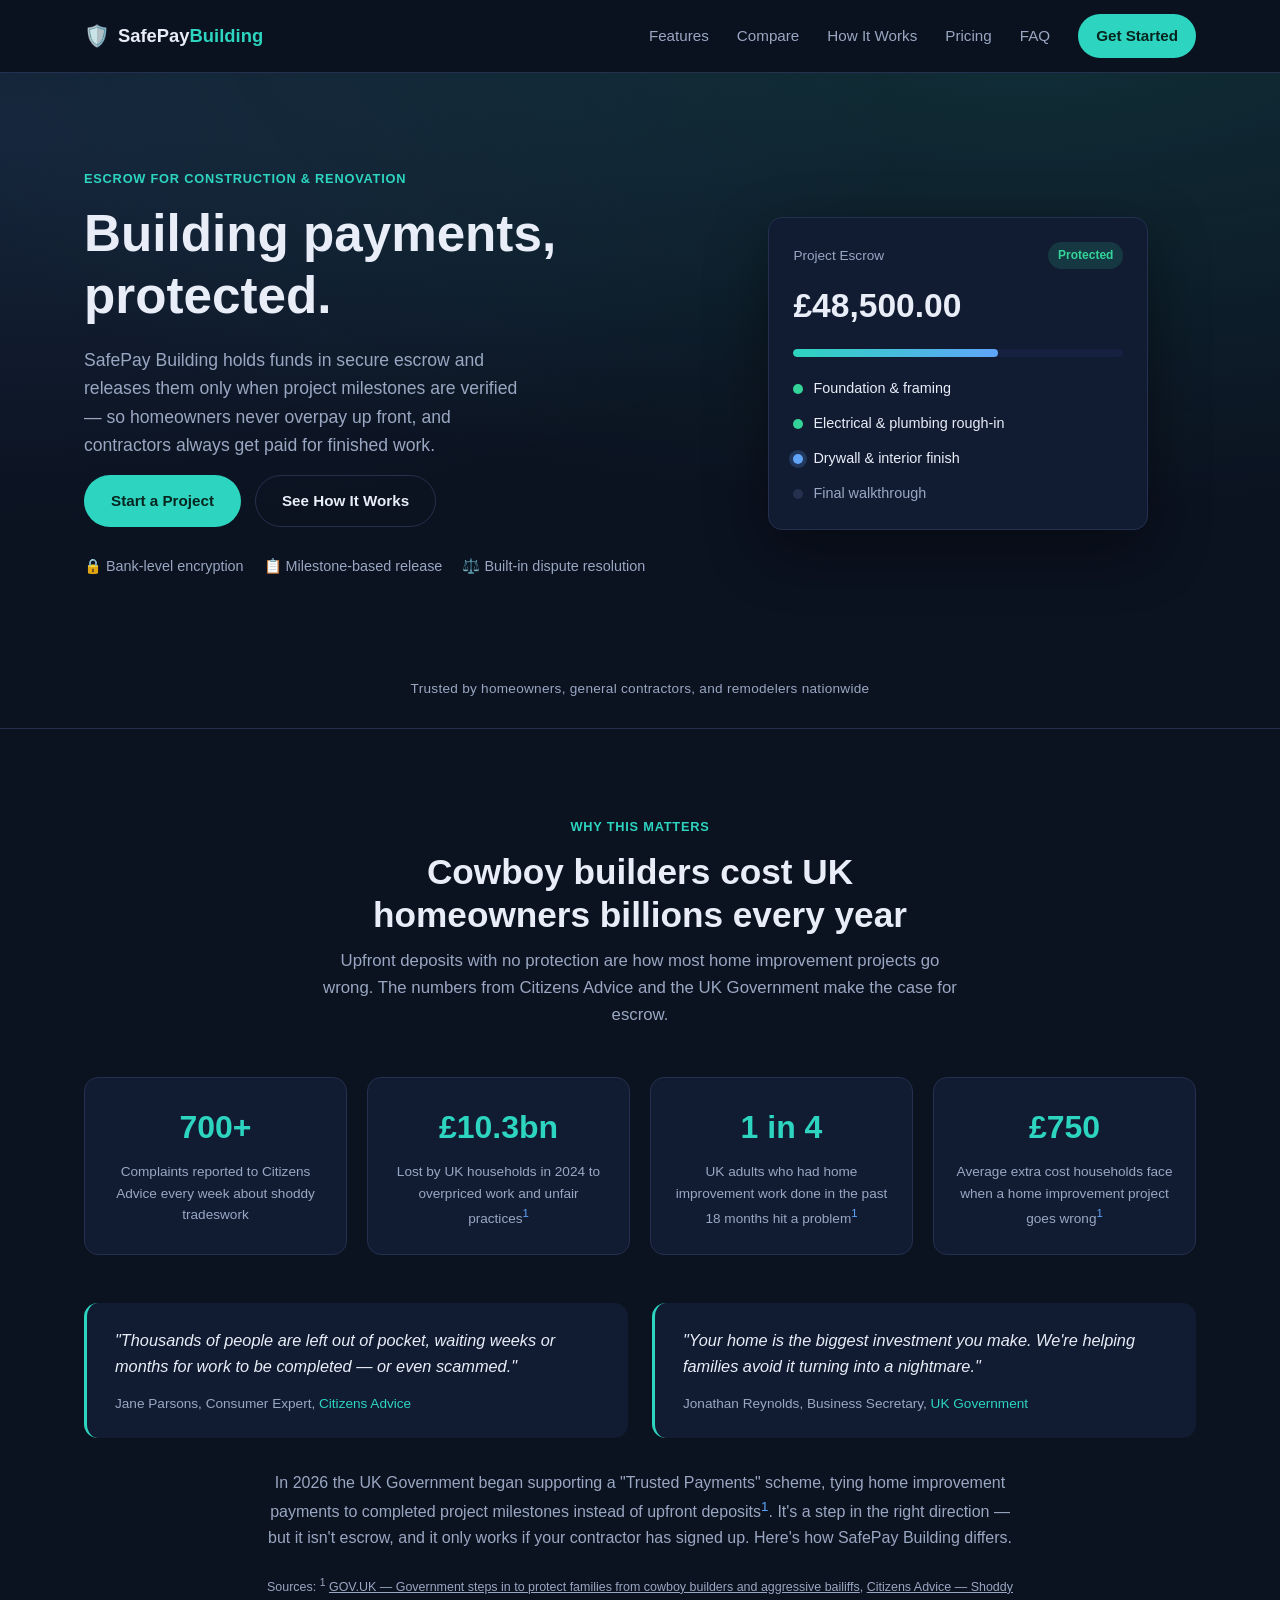
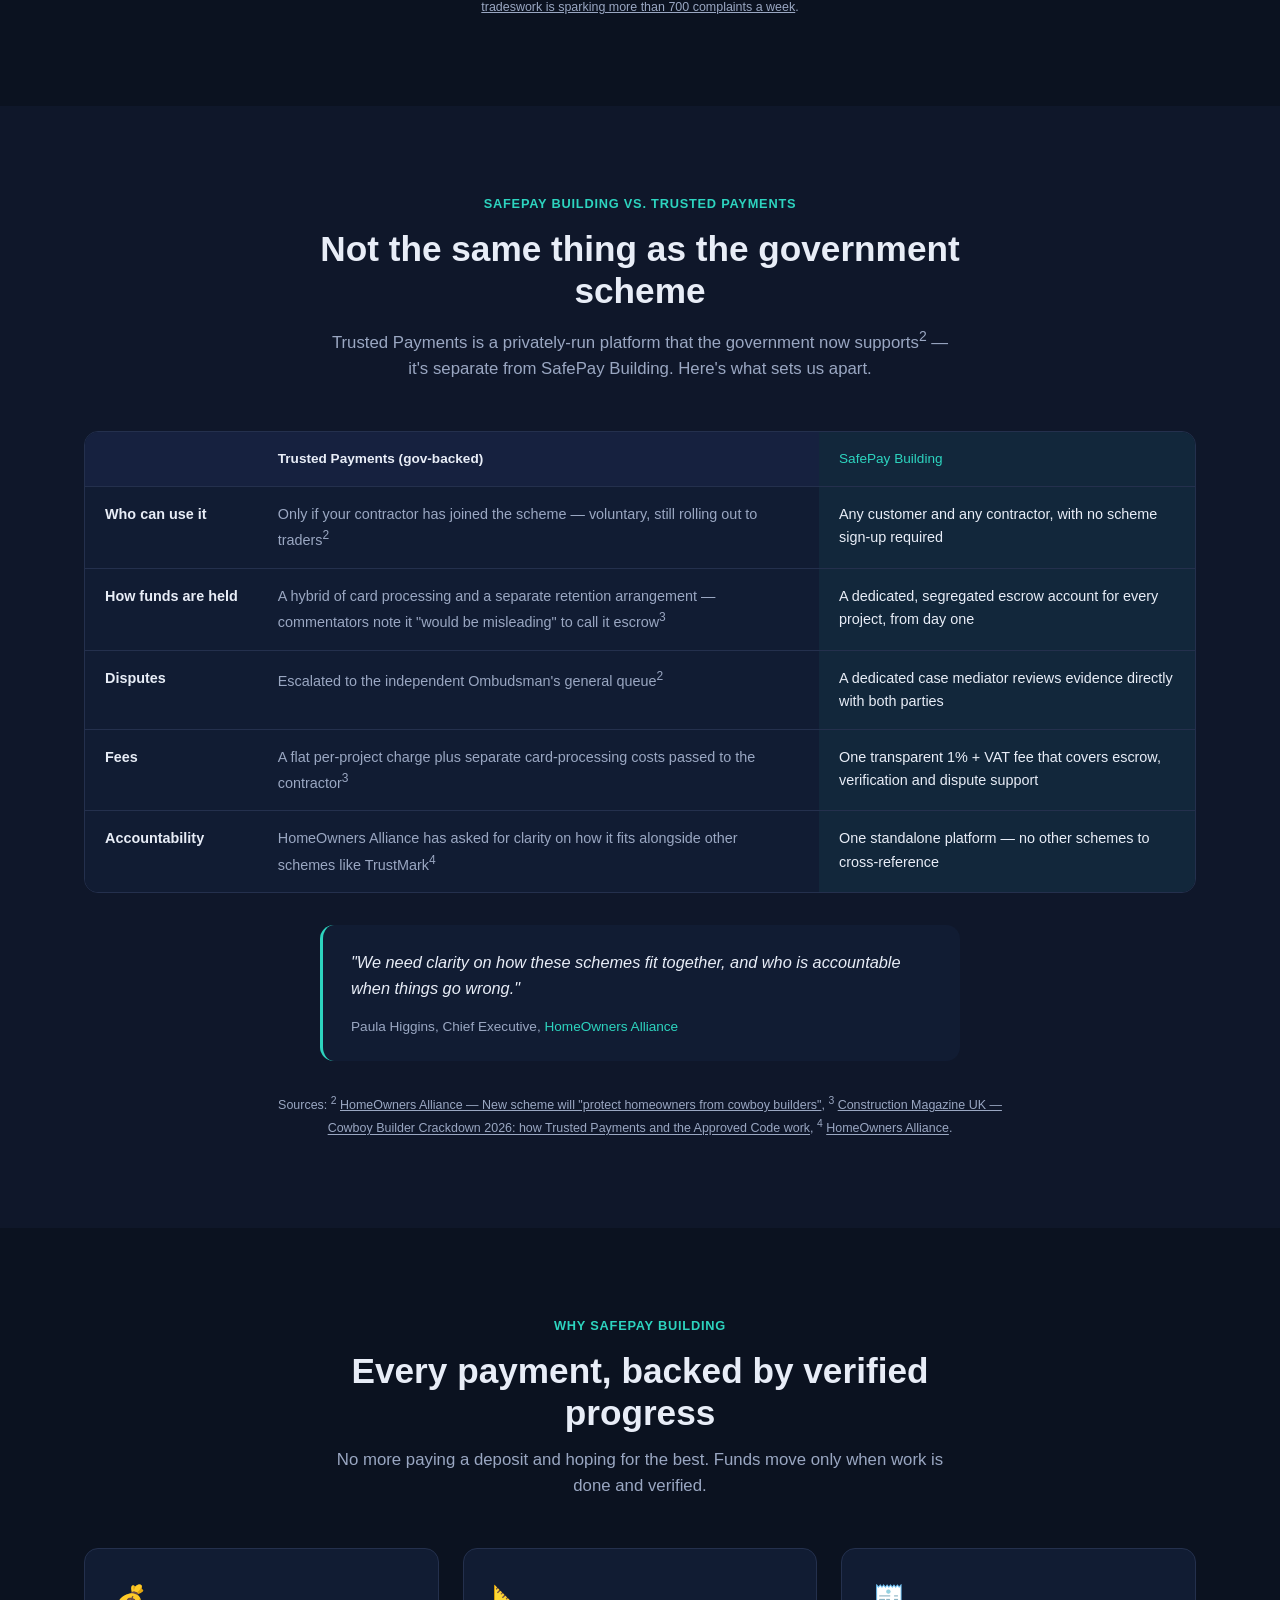
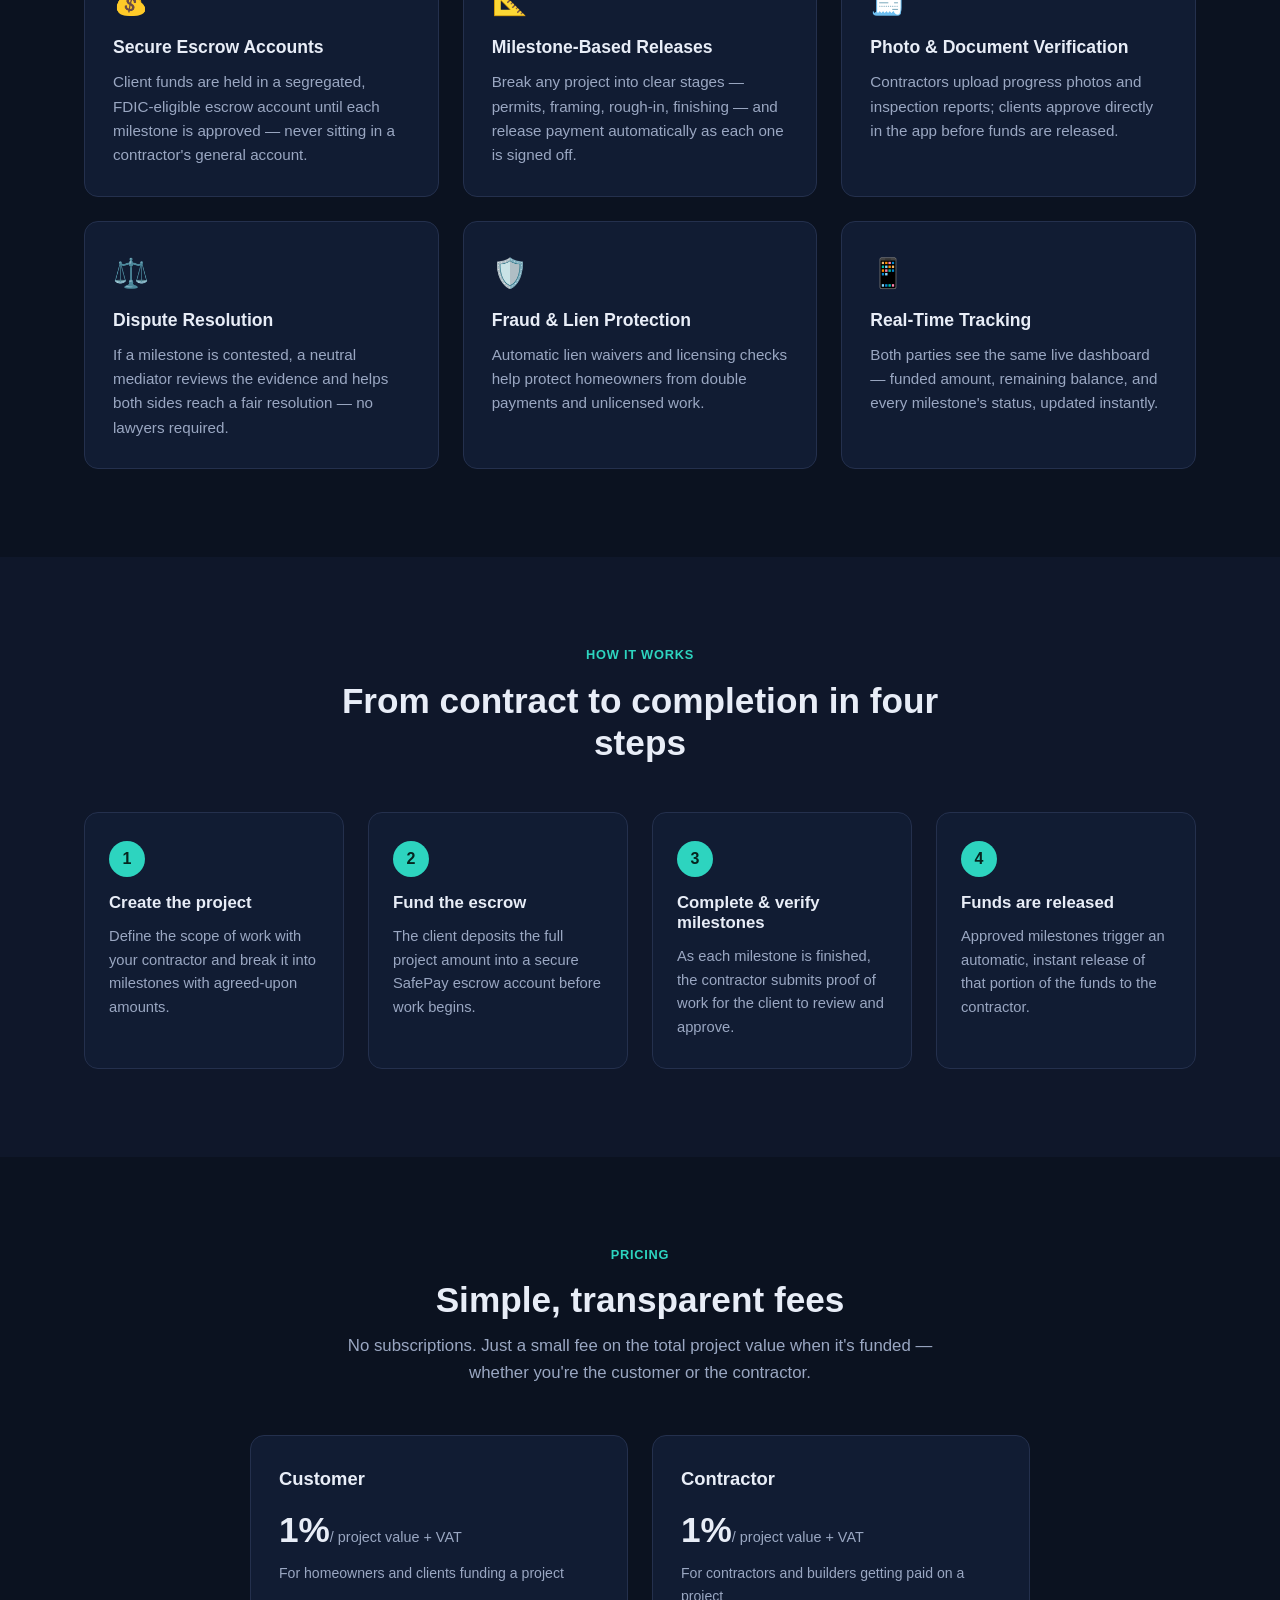
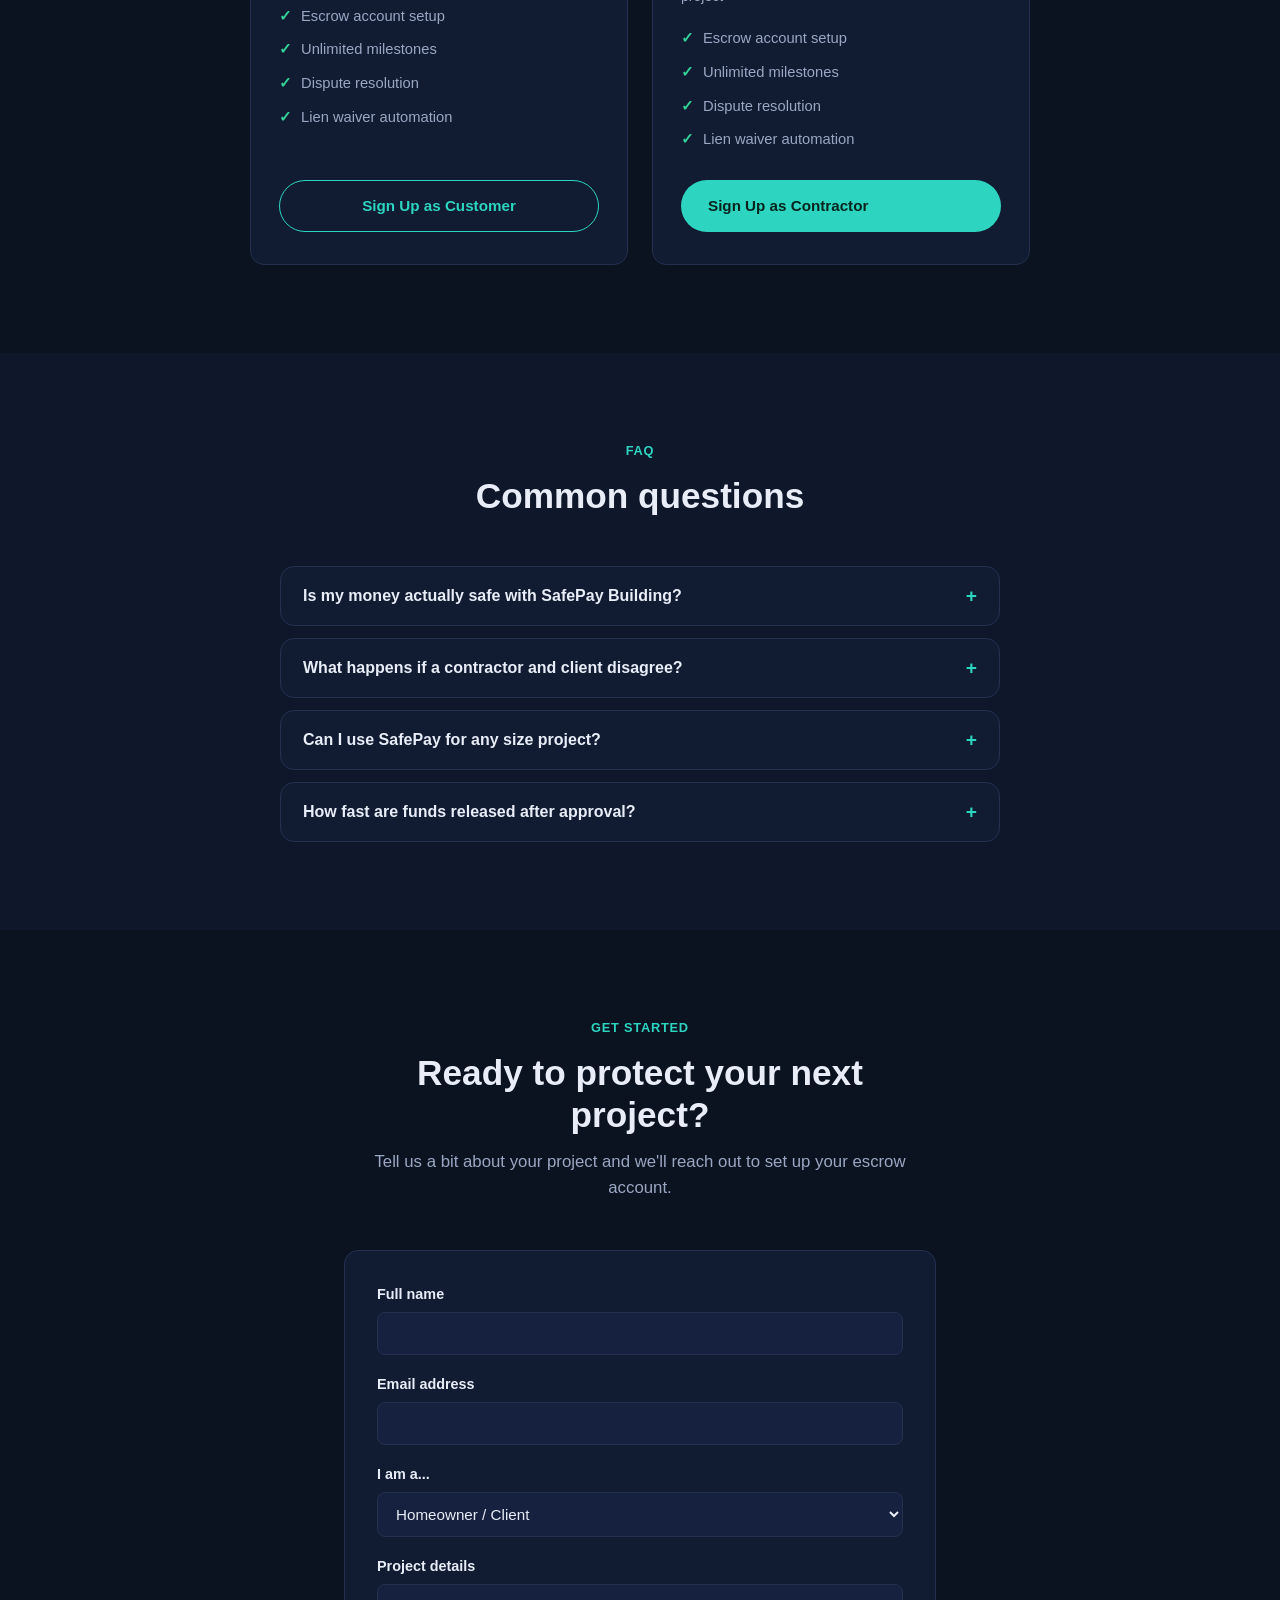
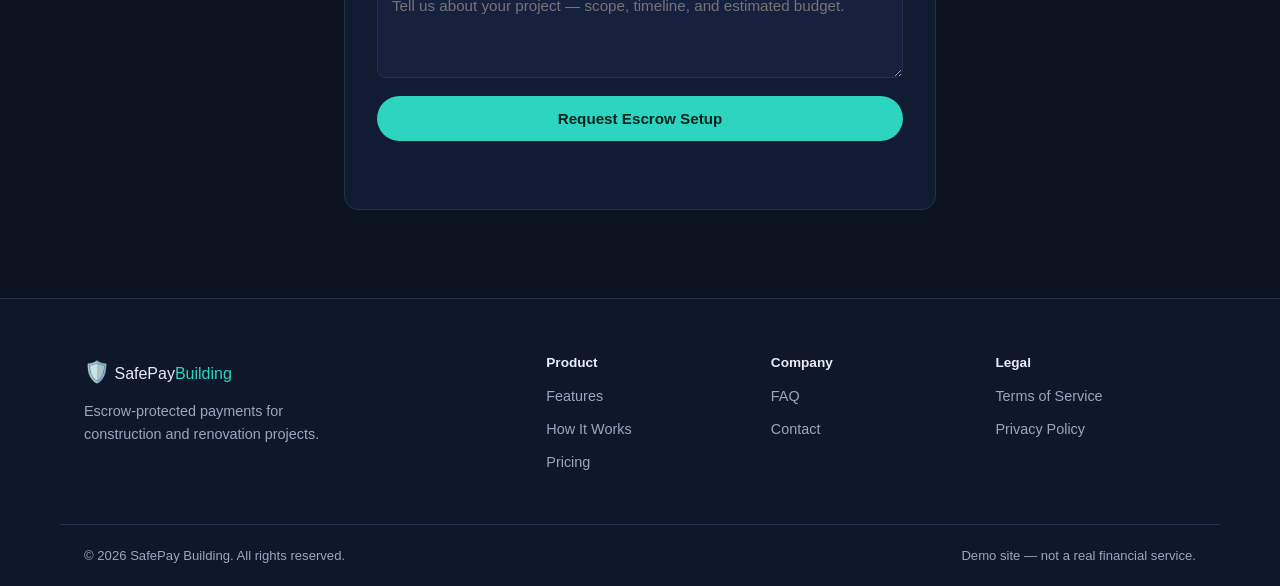
==== commit e9339087: "Add comparison section highlighting differences from the government's Trusted Payments scheme" ====
--- a/index.html
+++ b/index.html
@@ -19,6 +19,7 @@
 
     <nav class="main-nav" id="main-nav">
       <a href="#features">Features</a>
+      <a href="#compare">Compare</a>
       <a href="#how-it-works">How It Works</a>
       <a href="#pricing">Pricing</a>
       <a href="#faq">FAQ</a>
@@ -128,14 +129,78 @@
       </div>
 
       <p class="why-it-matters-note">
-        In 2026 the UK Government began rolling out its own "Trusted Payments" scheme, tying home improvement
-        payments to completed project milestones instead of upfront deposits<sup>1</sup>. SafePay Building applies that
-        same principle to every project, so homeowners and contractors both start with certainty.
+        In 2026 the UK Government began supporting a "Trusted Payments" scheme, tying home improvement
+        payments to completed project milestones instead of upfront deposits<sup>1</sup>. It's a step in the right
+        direction — but it isn't escrow, and it only works if your contractor has signed up. Here's how SafePay
+        Building differs.
       </p>
 
       <p class="sources-note">
         Sources: <sup>1</sup> <a href="https://www.gov.uk/government/news/government-steps-in-to-protect-families-from-cowboy-builders-and-aggressive-bailiffs" target="_blank" rel="noopener">GOV.UK — Government steps in to protect families from cowboy builders and aggressive bailiffs</a>,
         <a href="https://www.citizensadvice.org.uk/about-us/media-centre/press-releases/shoddy-tradeswork-is-sparking-more-than-700-complaints-a-week-says-citizens/" target="_blank" rel="noopener">Citizens Advice — Shoddy tradeswork is sparking more than 700 complaints a week</a>.
+      </p>
+    </div>
+  </section>
+
+  <section id="compare" class="section section-alt">
+    <div class="container">
+      <div class="section-head">
+        <p class="eyebrow">SafePay Building vs. Trusted Payments</p>
+        <h2>Not the same thing as the government scheme</h2>
+        <p class="section-sub">
+          Trusted Payments is a privately-run platform that the government now supports<sup>2</sup> — it's separate from
+          SafePay Building. Here's what sets us apart.
+        </p>
+      </div>
+
+      <div class="compare-table-wrap">
+        <table class="compare-table">
+          <thead>
+            <tr>
+              <th scope="col">&nbsp;</th>
+              <th scope="col">Trusted Payments (gov-backed)</th>
+              <th scope="col" class="compare-highlight">SafePay Building</th>
+            </tr>
+          </thead>
+          <tbody>
+            <tr>
+              <th scope="row">Who can use it</th>
+              <td>Only if your contractor has joined the scheme — voluntary, still rolling out to traders<sup>2</sup></td>
+              <td class="compare-highlight">Any customer and any contractor, with no scheme sign-up required</td>
+            </tr>
+            <tr>
+              <th scope="row">How funds are held</th>
+              <td>A hybrid of card processing and a separate retention arrangement — commentators note it "would be misleading" to call it escrow<sup>3</sup></td>
+              <td class="compare-highlight">A dedicated, segregated escrow account for every project, from day one</td>
+            </tr>
+            <tr>
+              <th scope="row">Disputes</th>
+              <td>Escalated to the independent Ombudsman's general queue<sup>2</sup></td>
+              <td class="compare-highlight">A dedicated case mediator reviews evidence directly with both parties</td>
+            </tr>
+            <tr>
+              <th scope="row">Fees</th>
+              <td>A flat per-project charge plus separate card-processing costs passed to the contractor<sup>3</sup></td>
+              <td class="compare-highlight">One transparent 1% + VAT fee that covers escrow, verification and dispute support</td>
+            </tr>
+            <tr>
+              <th scope="row">Accountability</th>
+              <td>HomeOwners Alliance has asked for clarity on how it fits alongside other schemes like TrustMark<sup>4</sup></td>
+              <td class="compare-highlight">One standalone platform — no other schemes to cross-reference</td>
+            </tr>
+          </tbody>
+        </table>
+      </div>
+
+      <blockquote class="quote-card compare-quote">
+        <p>"We need clarity on how these schemes fit together, and who is accountable when things go wrong."</p>
+        <footer>Paula Higgins, Chief Executive, <cite>HomeOwners Alliance</cite></footer>
+      </blockquote>
+
+      <p class="sources-note">
+        Sources: <sup>2</sup> <a href="https://hoa.org.uk/news/new-scheme-cowboy-builders/" target="_blank" rel="noopener">HomeOwners Alliance — New scheme will "protect homeowners from cowboy builders"</a>,
+        <sup>3</sup> <a href="https://www.constructionmagazine.uk/2026/08/cowboy-builder-crackdown-2026-trusted-payments.html" target="_blank" rel="noopener">Construction Magazine UK — Cowboy Builder Crackdown 2026: how Trusted Payments and the Approved Code work</a>,
+        <sup>4</sup> <a href="https://hoa.org.uk/news/new-scheme-cowboy-builders/" target="_blank" rel="noopener">HomeOwners Alliance</a>.
       </p>
     </div>
   </section>
--- a/css/style.css
+++ b/css/style.css
@@ -368,6 +368,60 @@
 
 .sources-note a:hover { color: var(--color-primary); }
 
+/* Comparison table */
+.compare-table-wrap {
+  overflow-x: auto;
+  margin-bottom: 32px;
+  border: 1px solid var(--color-border);
+  border-radius: var(--radius);
+}
+
+.compare-table {
+  width: 100%;
+  border-collapse: collapse;
+  min-width: 640px;
+  background: var(--color-surface);
+}
+
+.compare-table th,
+.compare-table td {
+  padding: 16px 20px;
+  text-align: left;
+  font-size: 0.9rem;
+  border-bottom: 1px solid var(--color-border);
+  vertical-align: top;
+}
+
+.compare-table thead th {
+  color: var(--color-text);
+  font-size: 0.85rem;
+  background: var(--color-surface-2);
+}
+
+.compare-table tbody th {
+  color: var(--color-text);
+  font-weight: 600;
+  white-space: nowrap;
+}
+
+.compare-table td { color: var(--color-text-muted); }
+
+.compare-table tbody tr:last-child th,
+.compare-table tbody tr:last-child td { border-bottom: none; }
+
+.compare-table .compare-highlight {
+  background: rgba(45, 212, 191, 0.06);
+  color: var(--color-text);
+  font-weight: 500;
+}
+
+.compare-table thead .compare-highlight { color: var(--color-primary); }
+
+.compare-quote {
+  max-width: 640px;
+  margin: 0 auto 32px;
+}
+
 /* Sections */
 .section { padding: 88px 0; }
 .section-alt { background: var(--color-bg-alt); }
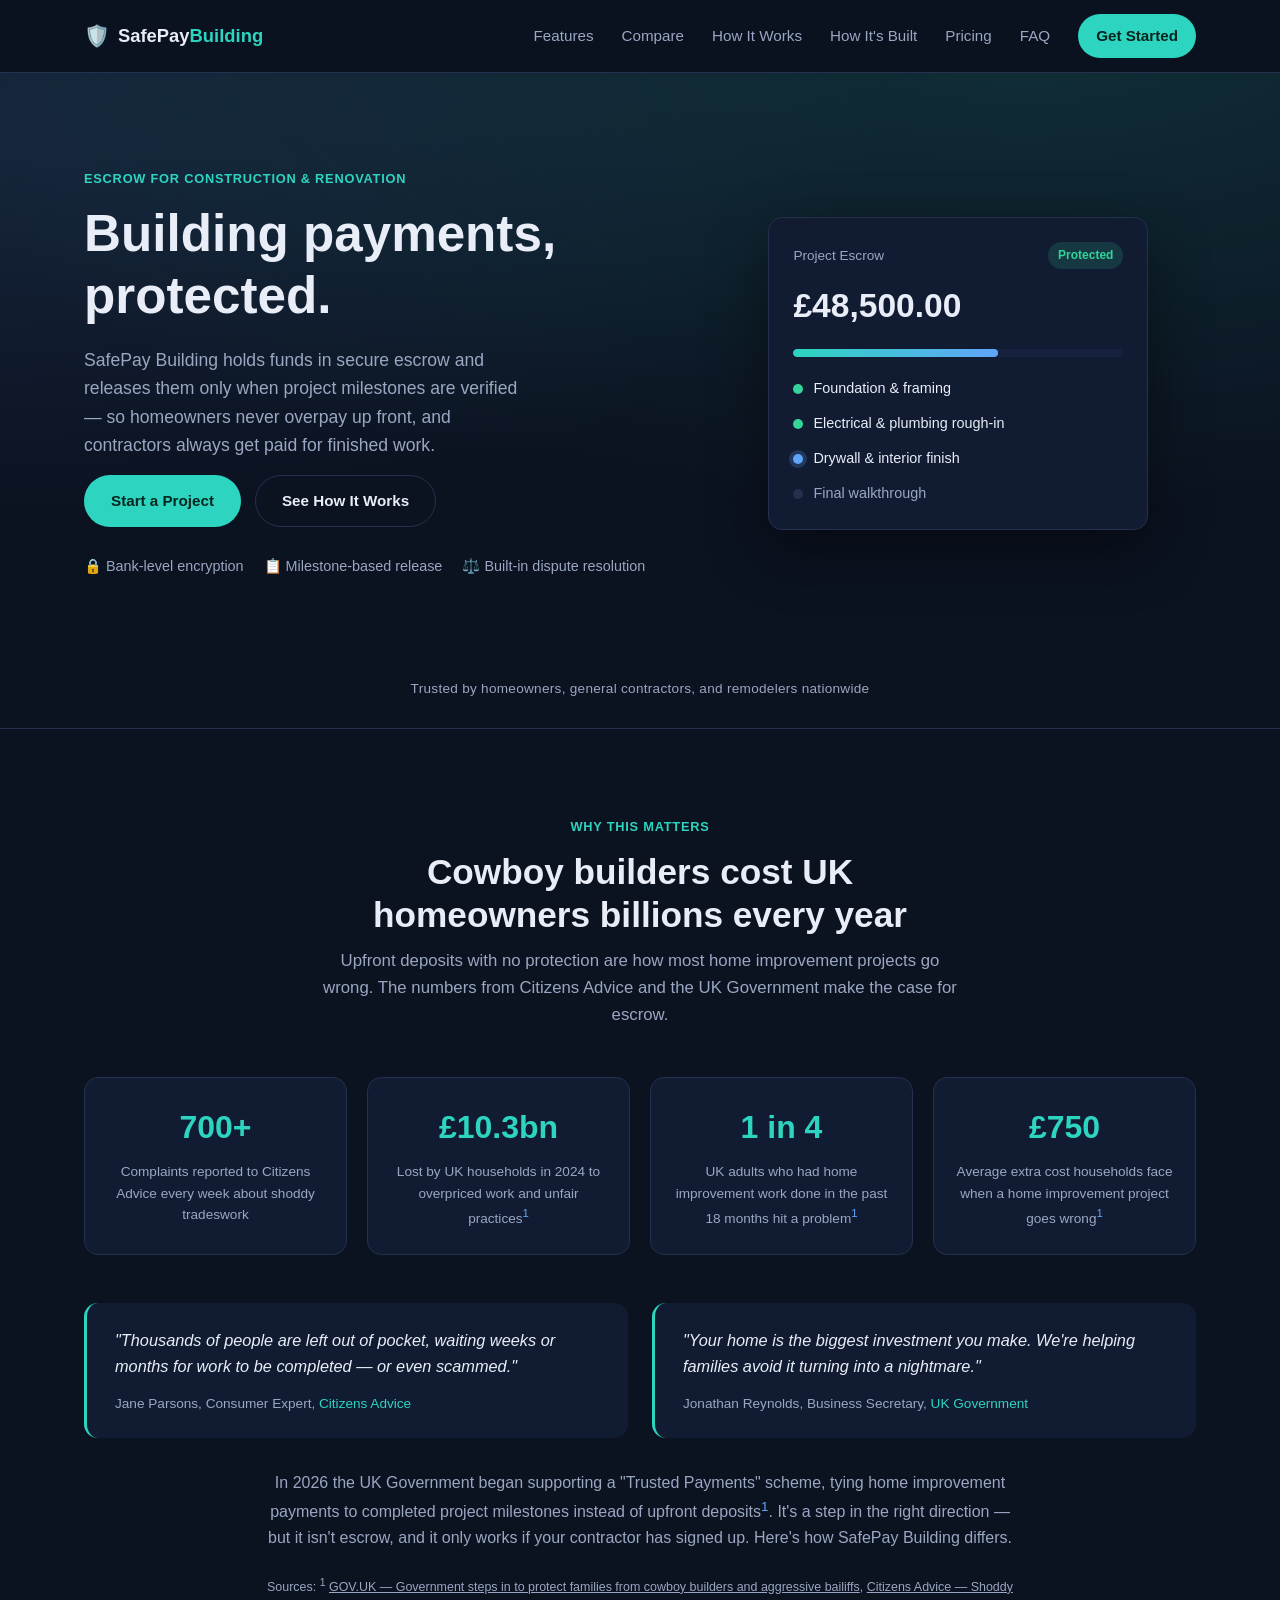
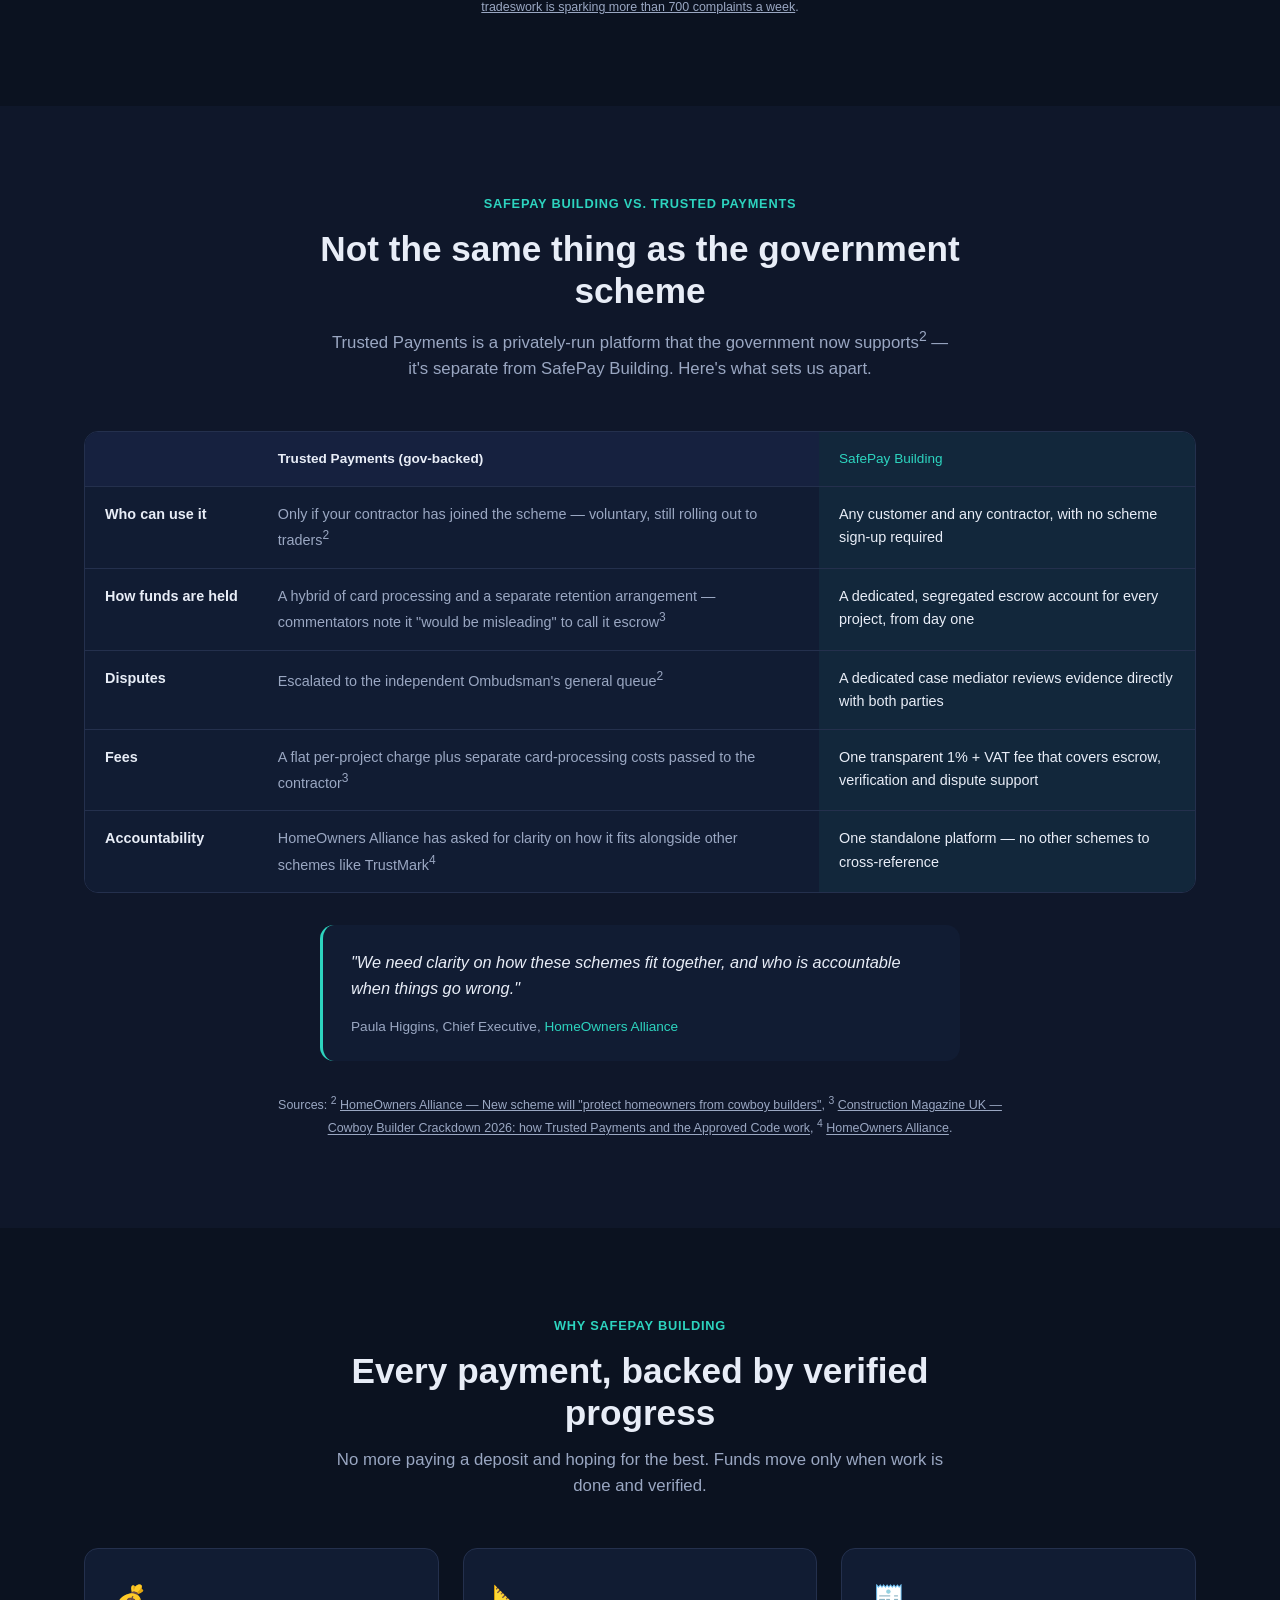
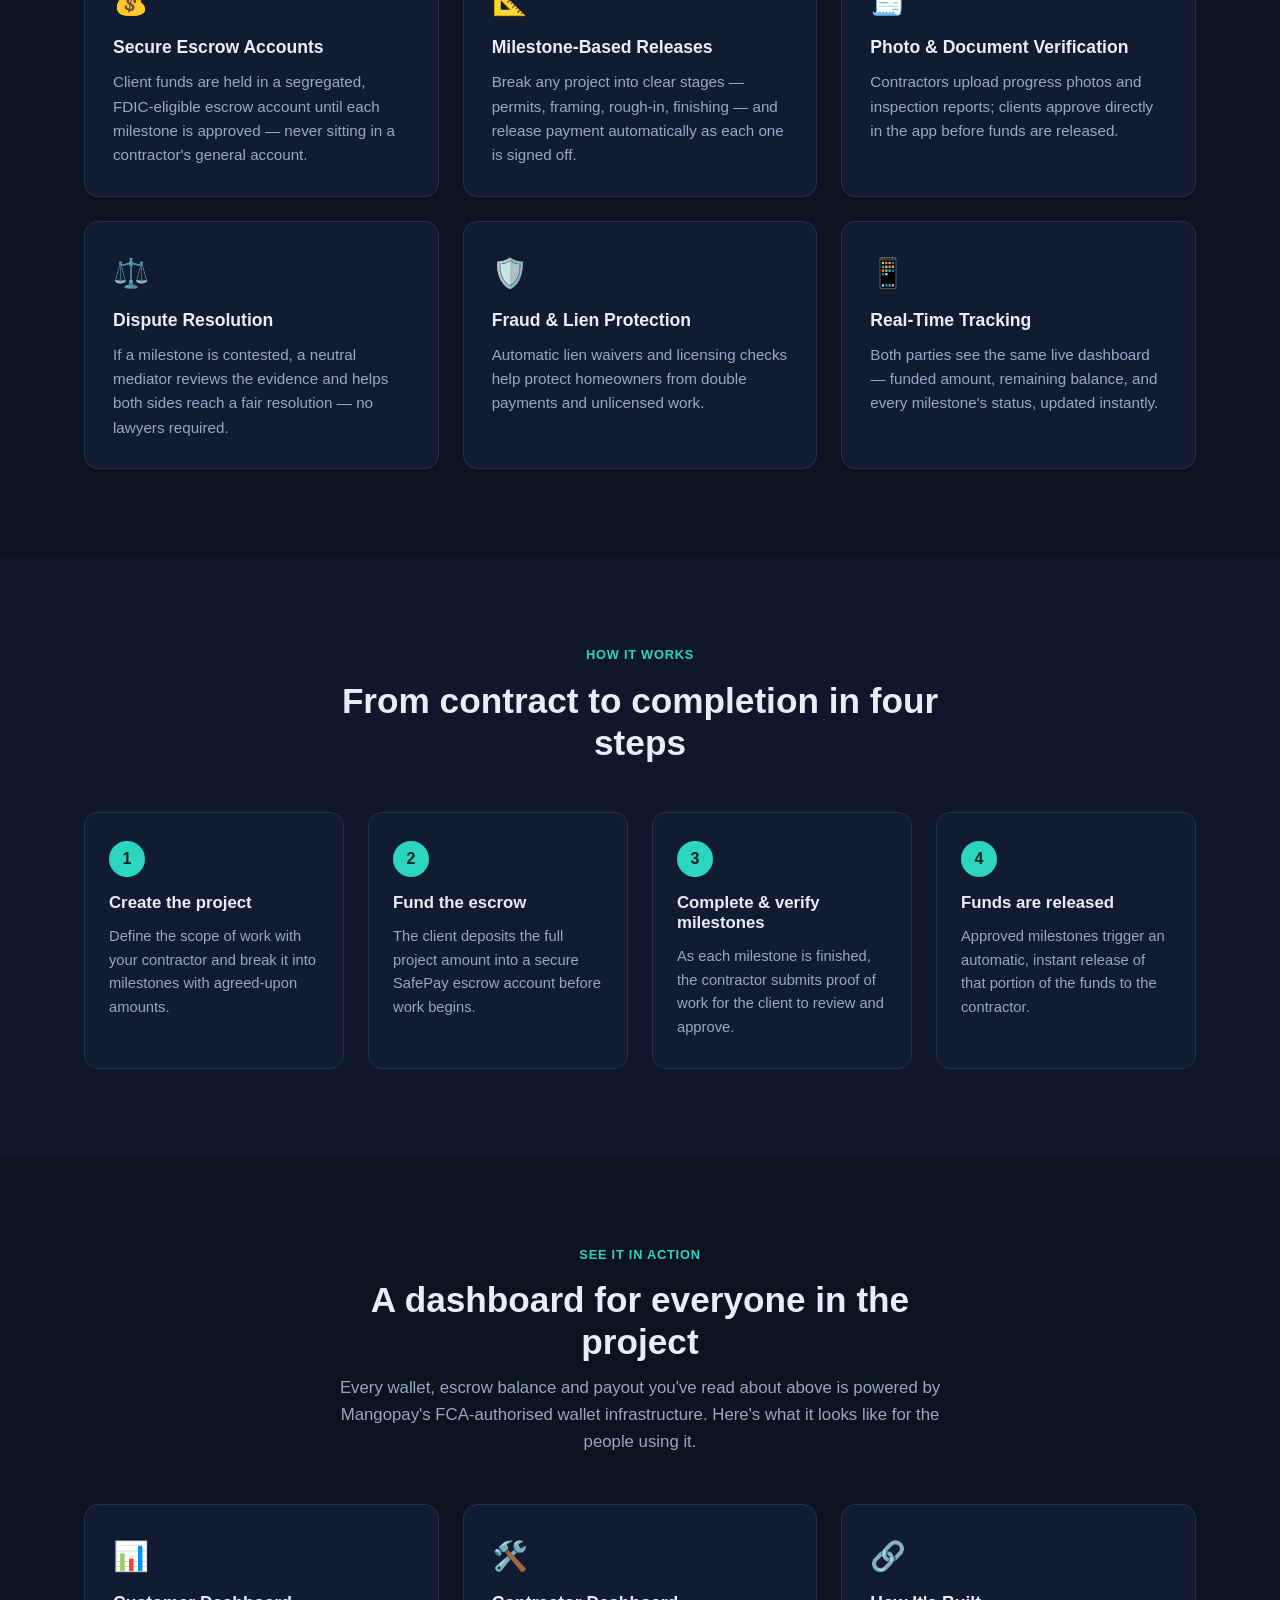
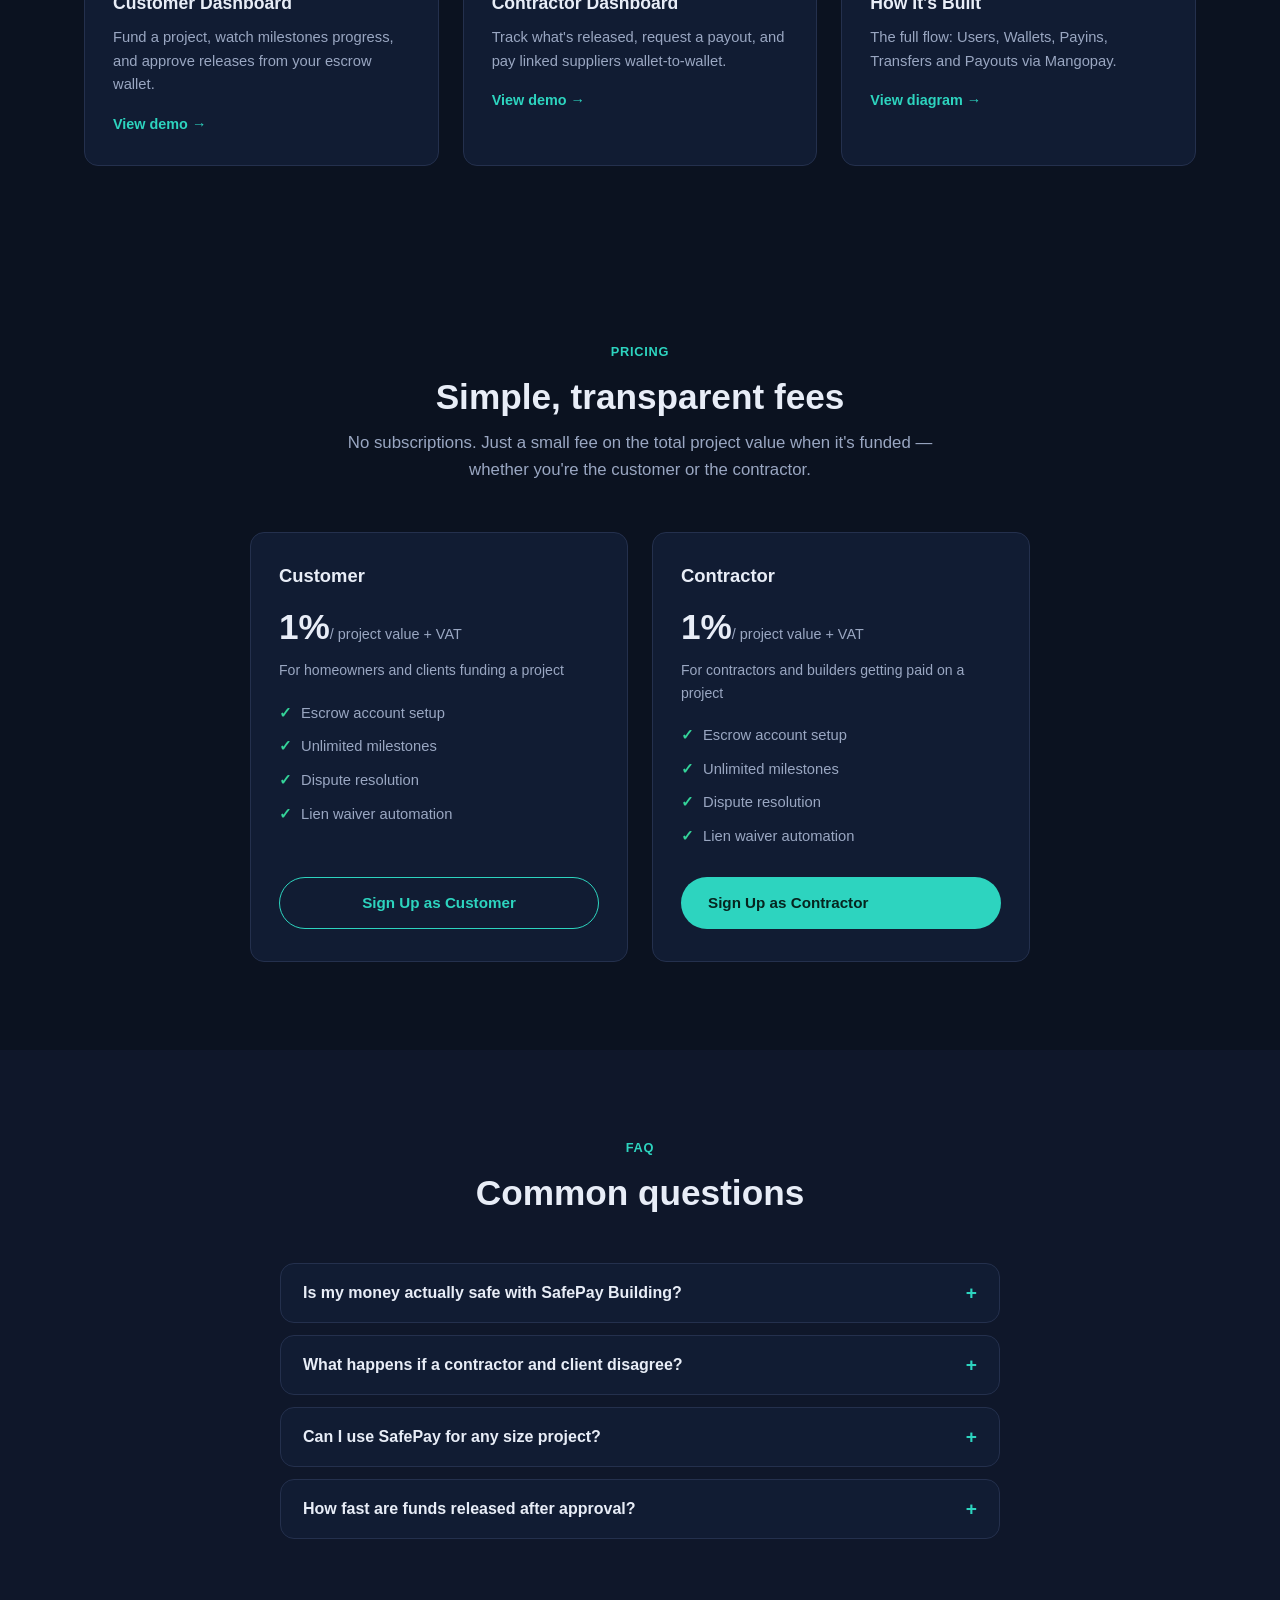
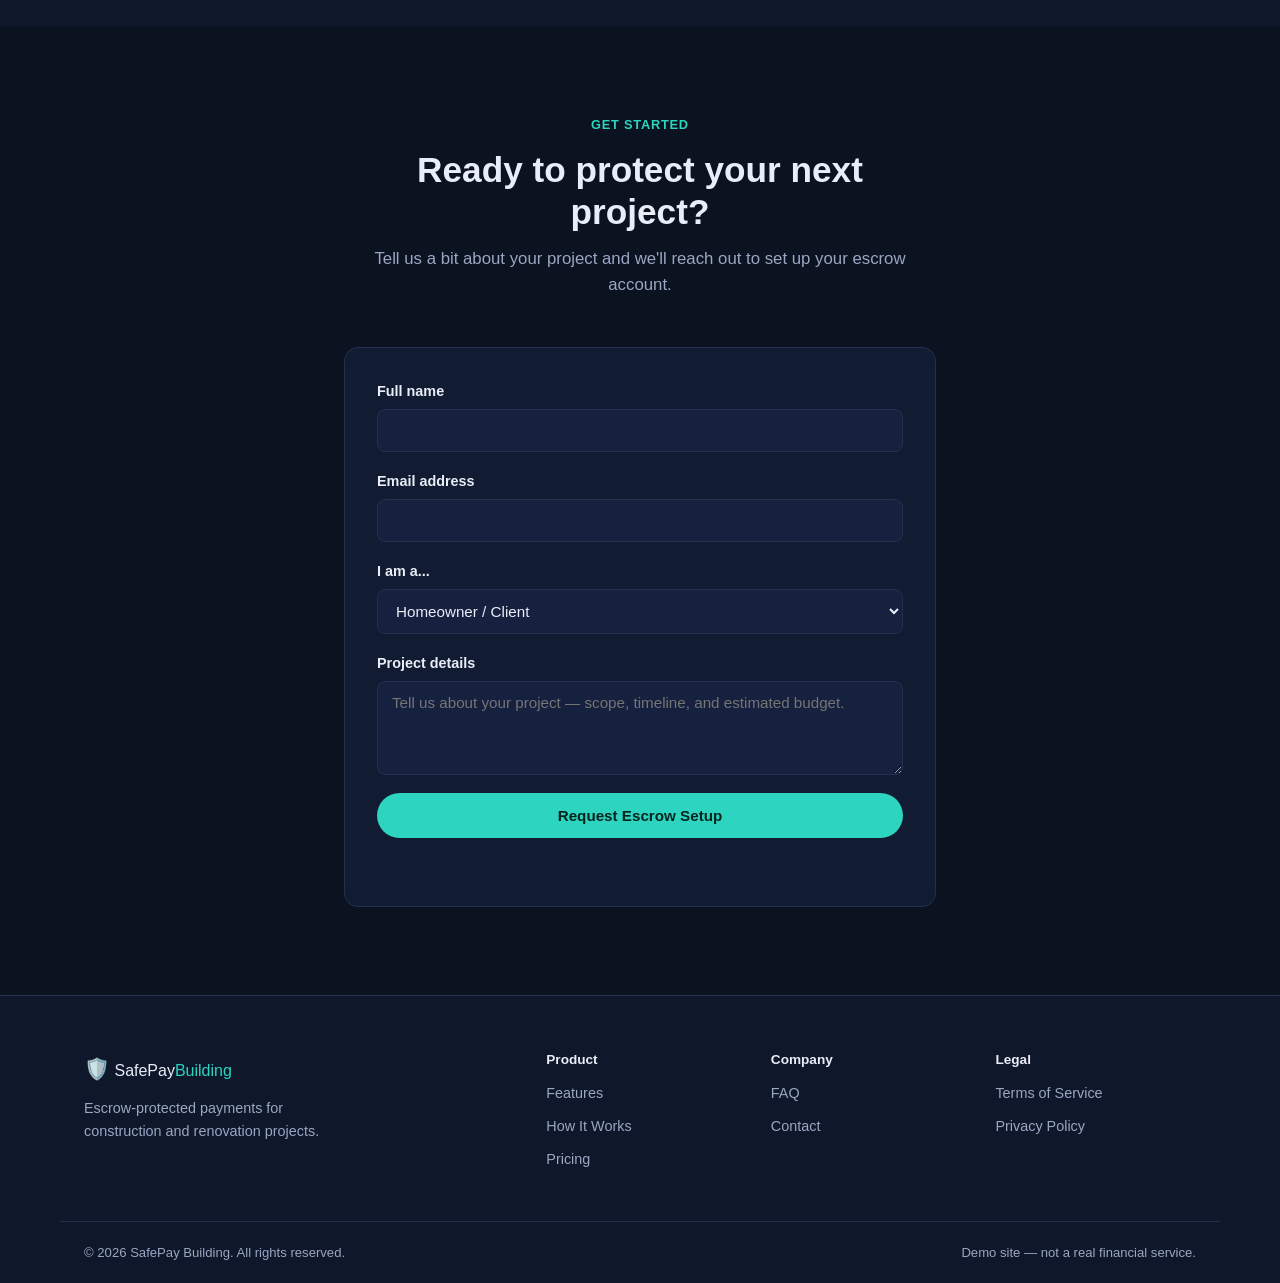
==== commit 0e631d94: "Add MangoPay architecture page and customer/contractor dashboard mockups" ====
--- a/index.html
+++ b/index.html
@@ -21,6 +21,7 @@
       <a href="#features">Features</a>
       <a href="#compare">Compare</a>
       <a href="#how-it-works">How It Works</a>
+      <a href="architecture.html">How It's Built</a>
       <a href="#pricing">Pricing</a>
       <a href="#faq">FAQ</a>
       <a href="#contact" class="nav-cta">Get Started</a>
@@ -285,6 +286,41 @@
     </div>
   </section>
 
+  <section id="see-it-in-action" class="section">
+    <div class="container">
+      <div class="section-head">
+        <p class="eyebrow">See It In Action</p>
+        <h2>A dashboard for everyone in the project</h2>
+        <p class="section-sub">
+          Every wallet, escrow balance and payout you've read about above is powered by
+          <a href="architecture.html">Mangopay's FCA-authorised wallet infrastructure</a>. Here's what it looks like
+          for the people using it.
+        </p>
+      </div>
+
+      <div class="action-grid">
+        <a href="dashboard-customer.html" class="action-card">
+          <span class="action-icon">📊</span>
+          <h3>Customer Dashboard</h3>
+          <p>Fund a project, watch milestones progress, and approve releases from your escrow wallet.</p>
+          <span class="action-link">View demo →</span>
+        </a>
+        <a href="dashboard-contractor.html" class="action-card">
+          <span class="action-icon">🛠️</span>
+          <h3>Contractor Dashboard</h3>
+          <p>Track what's released, request a payout, and pay linked suppliers wallet-to-wallet.</p>
+          <span class="action-link">View demo →</span>
+        </a>
+        <a href="architecture.html" class="action-card">
+          <span class="action-icon">🔗</span>
+          <h3>How It's Built</h3>
+          <p>The full flow: Users, Wallets, Payins, Transfers and Payouts via Mangopay.</p>
+          <span class="action-link">View diagram →</span>
+        </a>
+      </div>
+    </div>
+  </section>
+
   <section id="pricing" class="section">
     <div class="container">
       <div class="section-head">
--- a/css/style.css
+++ b/css/style.css
@@ -486,6 +486,32 @@
 .step h3 { font-size: 1.05rem; }
 .step p { font-size: 0.92rem; margin: 0; }
 
+/* Action grid (See It In Action) */
+.action-grid {
+  display: grid;
+  grid-template-columns: repeat(3, 1fr);
+  gap: 24px;
+}
+
+.action-card {
+  background: var(--color-surface);
+  border: 1px solid var(--color-border);
+  border-radius: var(--radius);
+  padding: 28px;
+  display: block;
+  transition: transform 0.2s ease, border-color 0.2s ease;
+}
+
+.action-card:hover {
+  transform: translateY(-4px);
+  border-color: var(--color-primary);
+}
+
+.action-icon { font-size: 1.8rem; margin-bottom: 14px; display: block; }
+.action-card h3 { font-size: 1.1rem; color: var(--color-text); }
+.action-card p { font-size: 0.92rem; margin: 0 0 14px; }
+.action-link { color: var(--color-primary); font-weight: 600; font-size: 0.9rem; }
+
 /* Pricing */
 .pricing-grid {
   display: grid;
@@ -700,6 +726,7 @@
   .footer-inner { grid-template-columns: 1fr; }
   .stat-grid { grid-template-columns: repeat(2, 1fr); }
   .quote-grid { grid-template-columns: 1fr; }
+  .action-grid { grid-template-columns: 1fr; }
 }
 
 @media (max-width: 720px) {
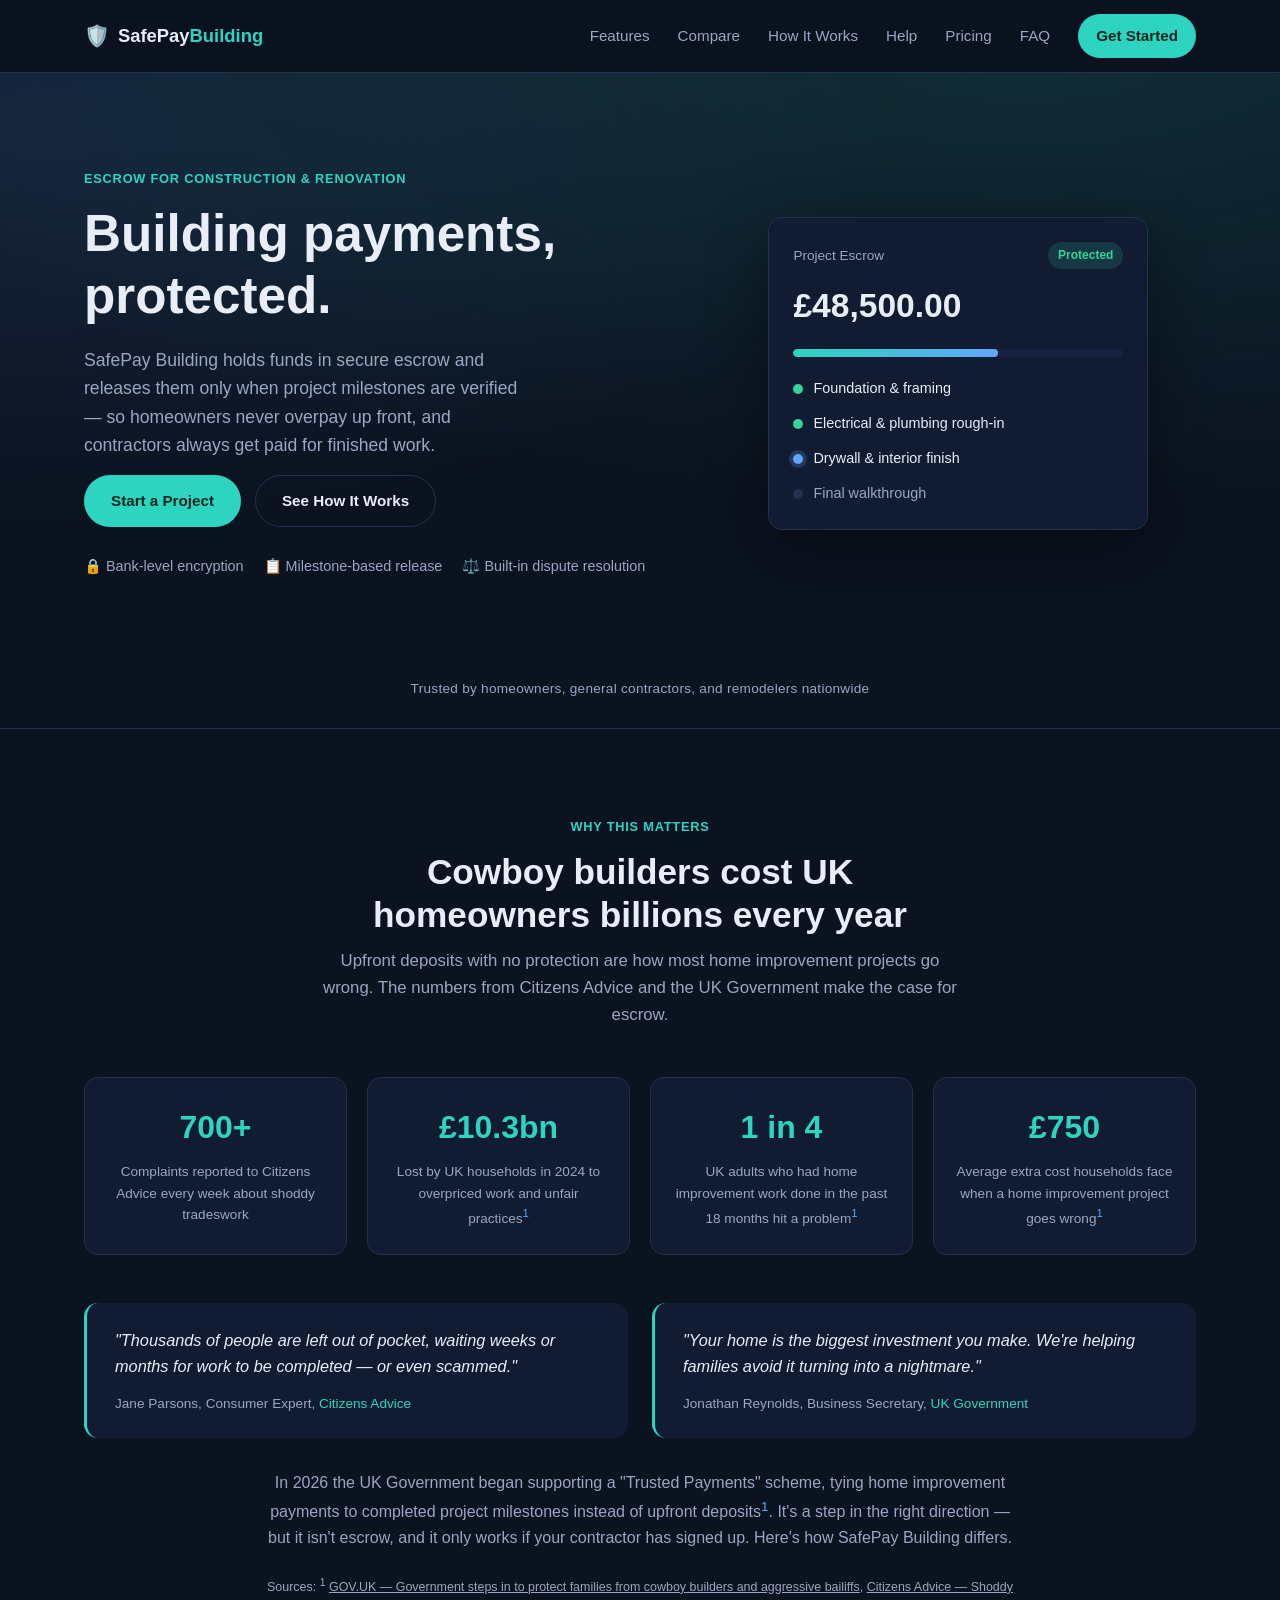
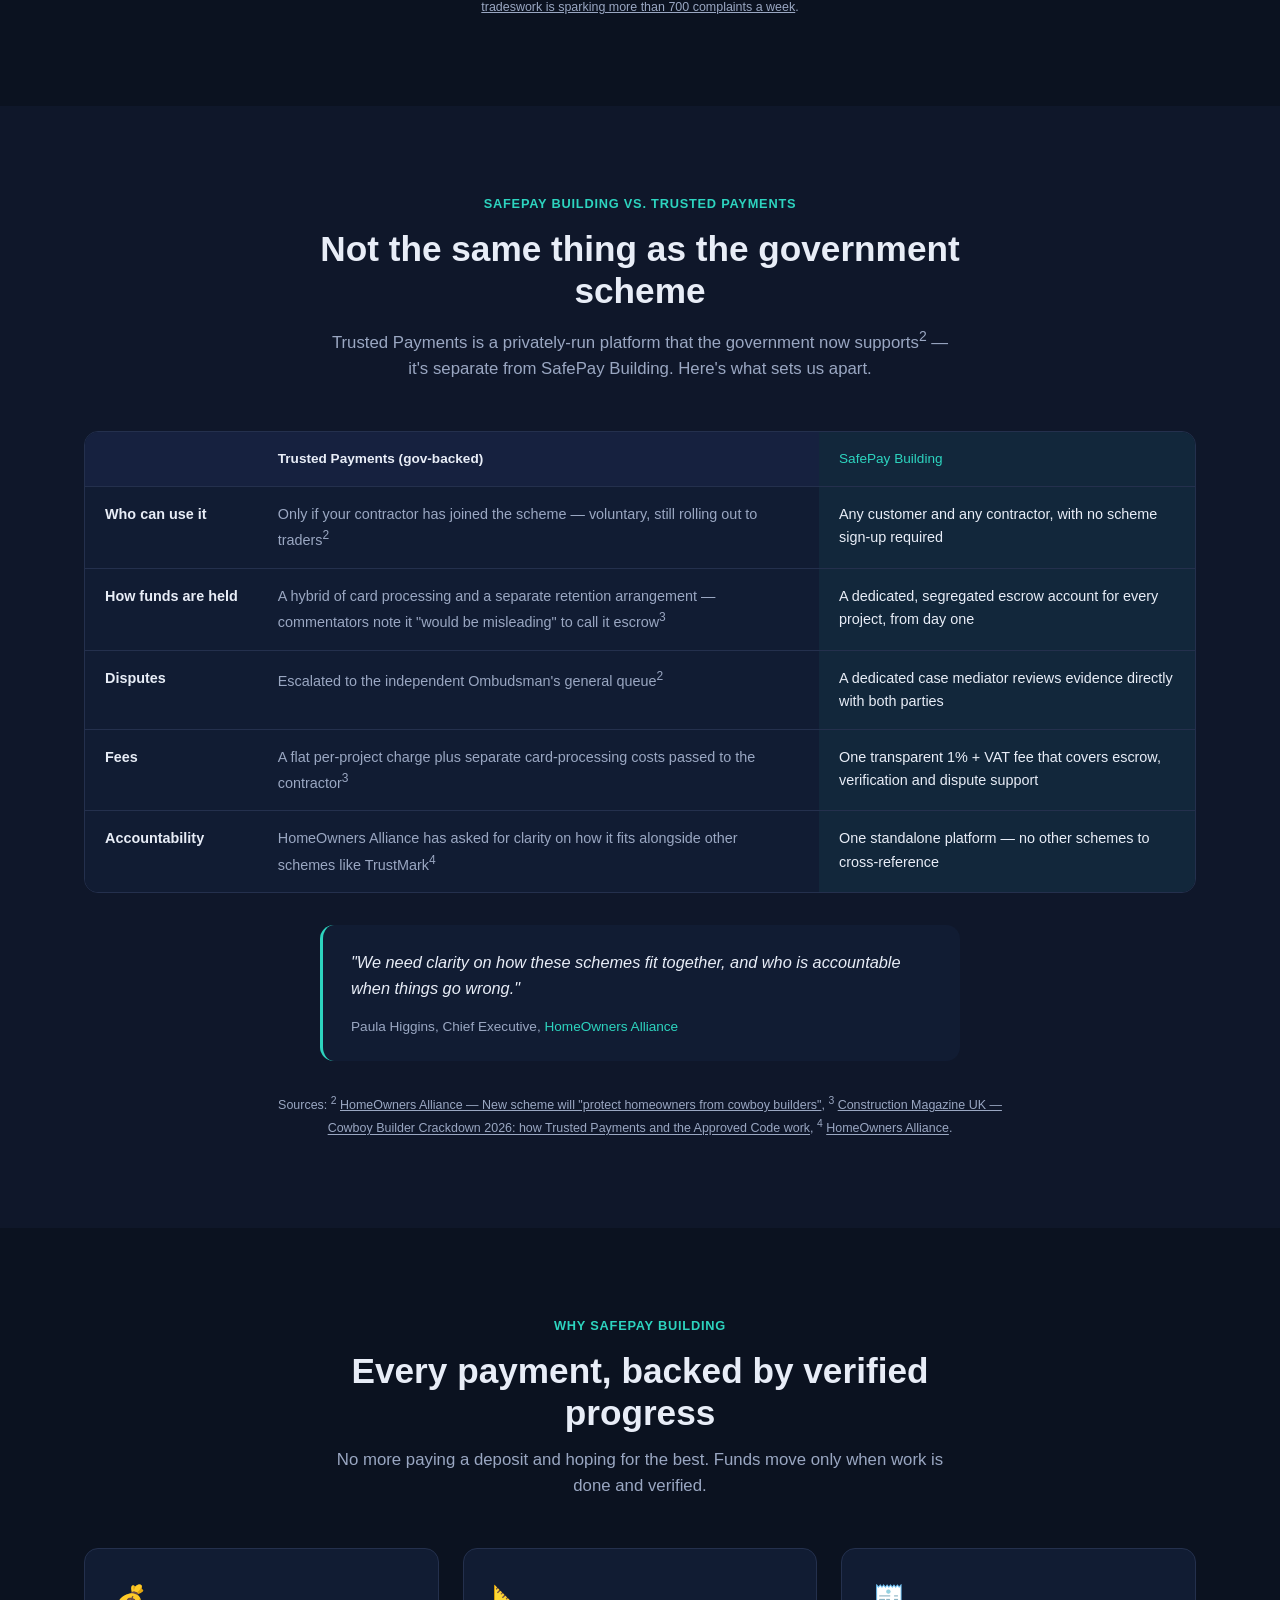
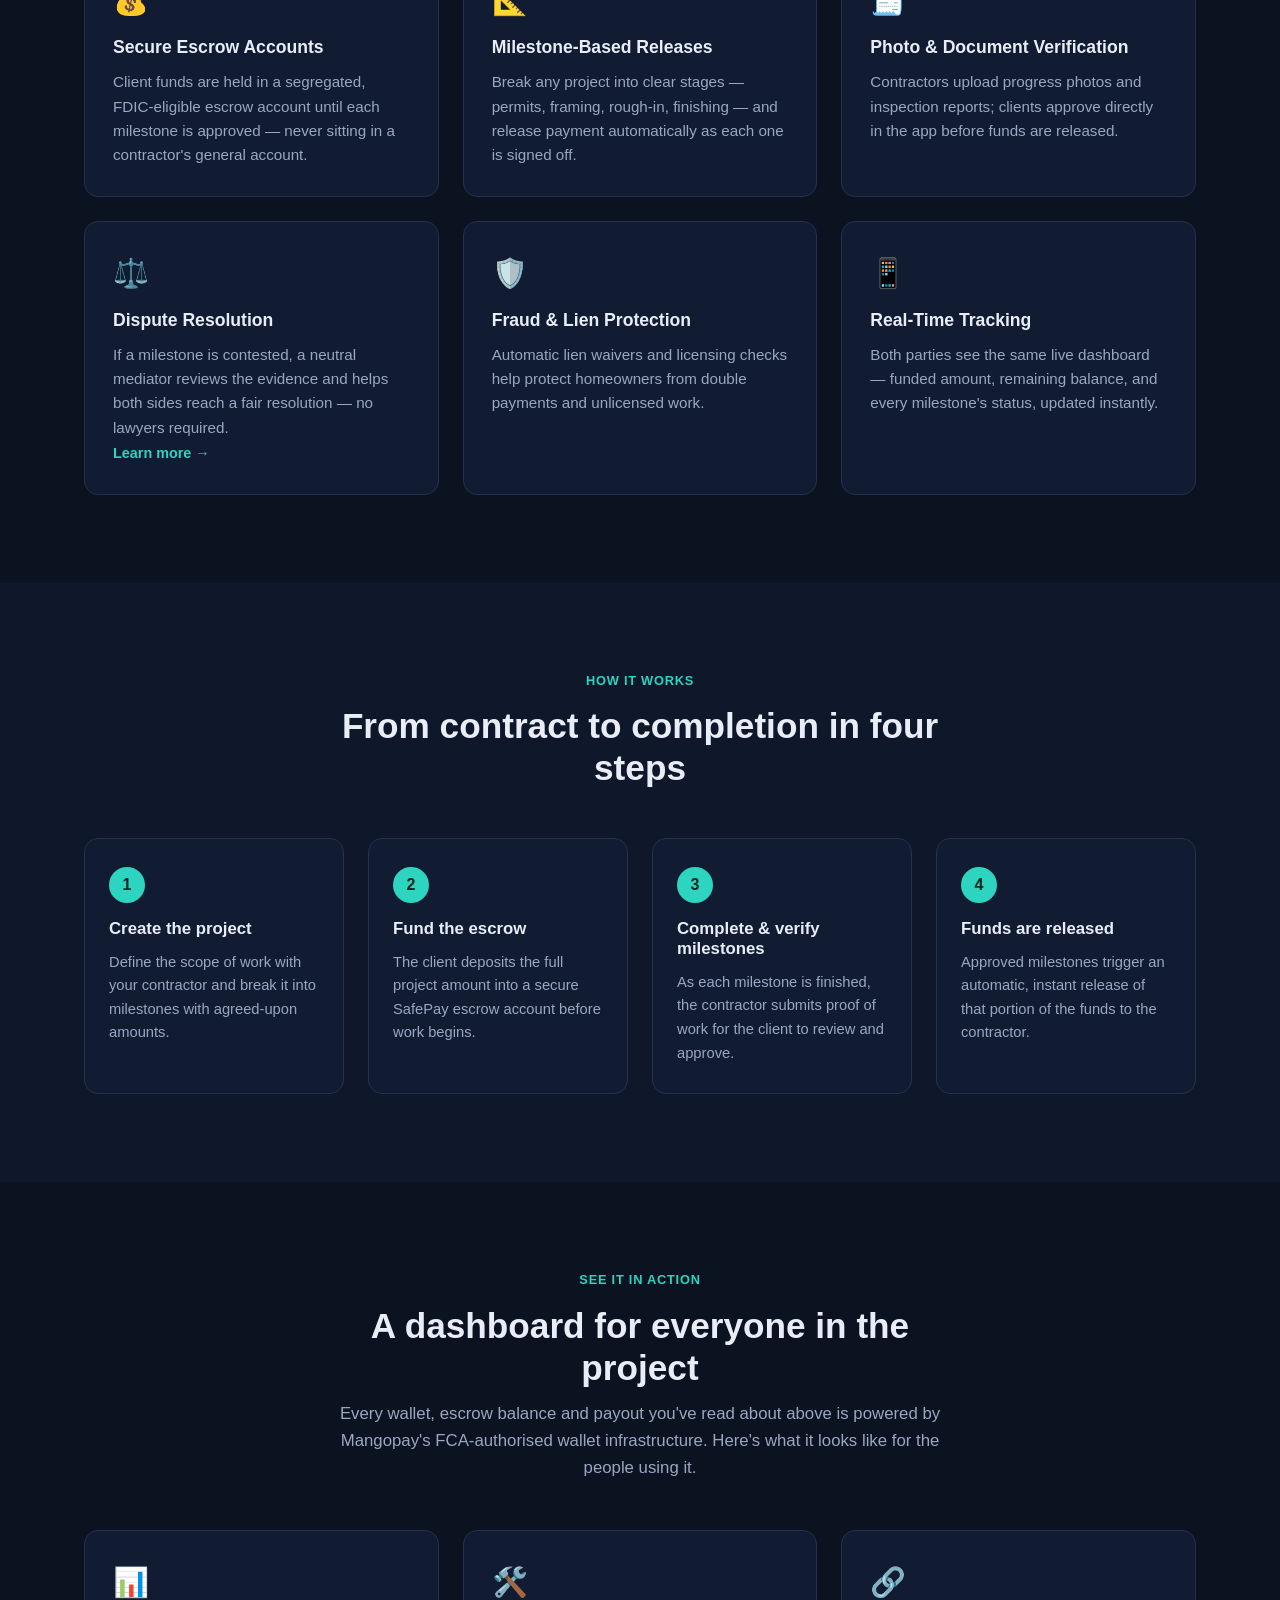
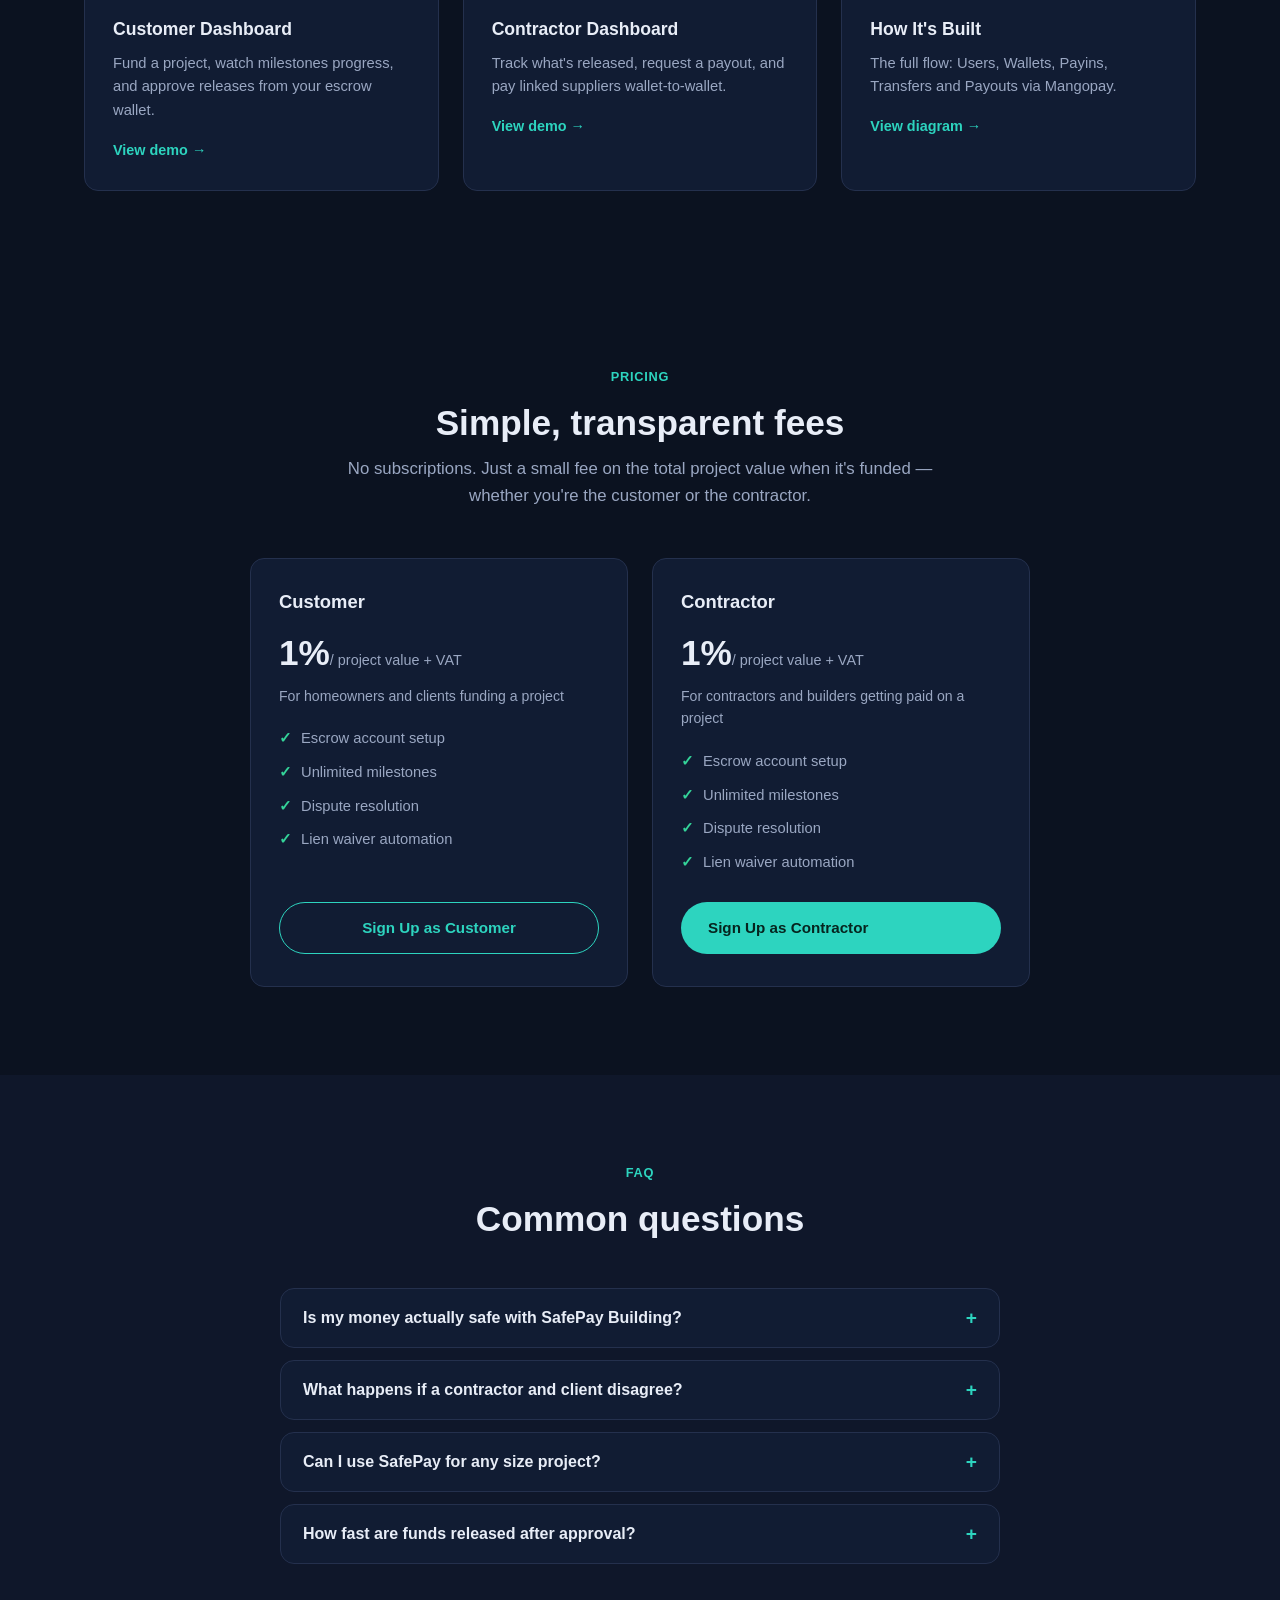
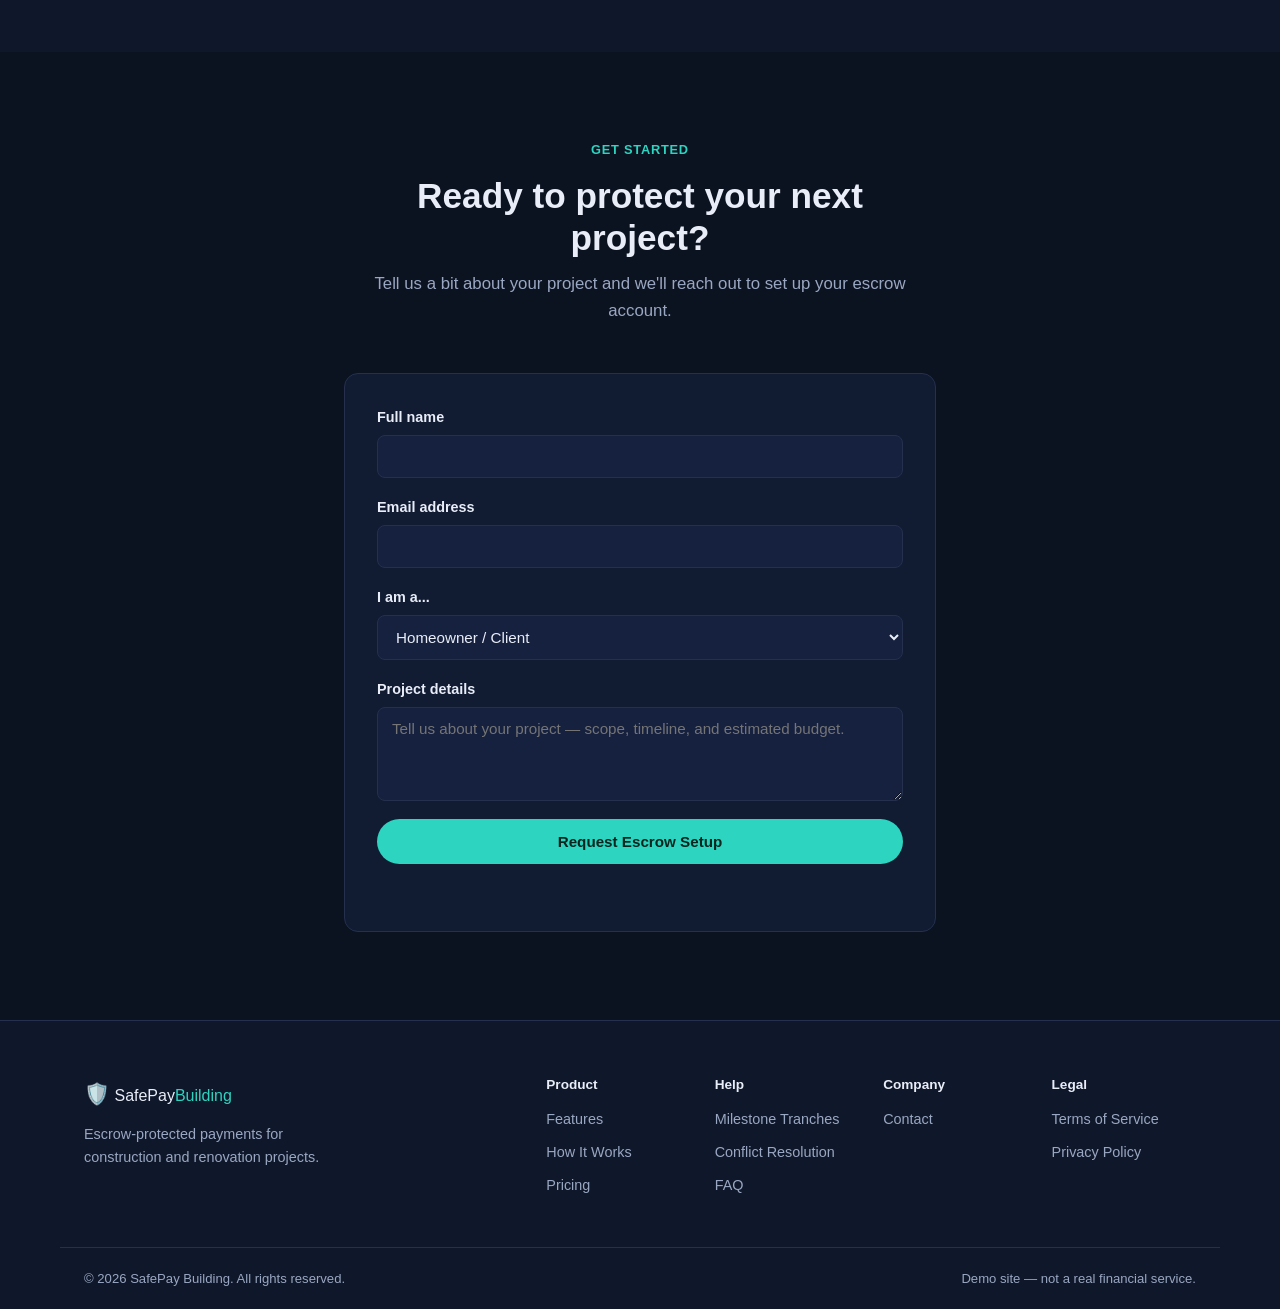
==== commit bd2d6b04: "Add milestone tranches & conflict resolution help pages; link Conflict Resolution button from both d" ====
--- a/index.html
+++ b/index.html
@@ -21,7 +21,7 @@
       <a href="#features">Features</a>
       <a href="#compare">Compare</a>
       <a href="#how-it-works">How It Works</a>
-      <a href="architecture.html">How It's Built</a>
+      <a href="help.html">Help</a>
       <a href="#pricing">Pricing</a>
       <a href="#faq">FAQ</a>
       <a href="#contact" class="nav-cta">Get Started</a>
@@ -237,6 +237,7 @@
           <div class="feature-icon">⚖️</div>
           <h3>Dispute Resolution</h3>
           <p>If a milestone is contested, a neutral mediator reviews the evidence and helps both sides reach a fair resolution — no lawyers required.</p>
+          <a href="help-disputes.html#dispute-process" class="action-link">Learn more →</a>
         </article>
 
         <article class="feature-card">
@@ -463,8 +464,13 @@
         <a href="#pricing">Pricing</a>
       </div>
       <div>
+        <h4>Help</h4>
+        <a href="help-milestones.html">Milestone Tranches</a>
+        <a href="help-disputes.html">Conflict Resolution</a>
+        <a href="#faq">FAQ</a>
+      </div>
+      <div>
         <h4>Company</h4>
-        <a href="#faq">FAQ</a>
         <a href="#contact">Contact</a>
       </div>
       <div>
--- a/css/style.css
+++ b/css/style.css
@@ -687,7 +687,7 @@
 
 .footer-links {
   display: grid;
-  grid-template-columns: repeat(3, 1fr);
+  grid-template-columns: repeat(auto-fit, minmax(120px, 1fr));
   gap: 24px;
 }
 
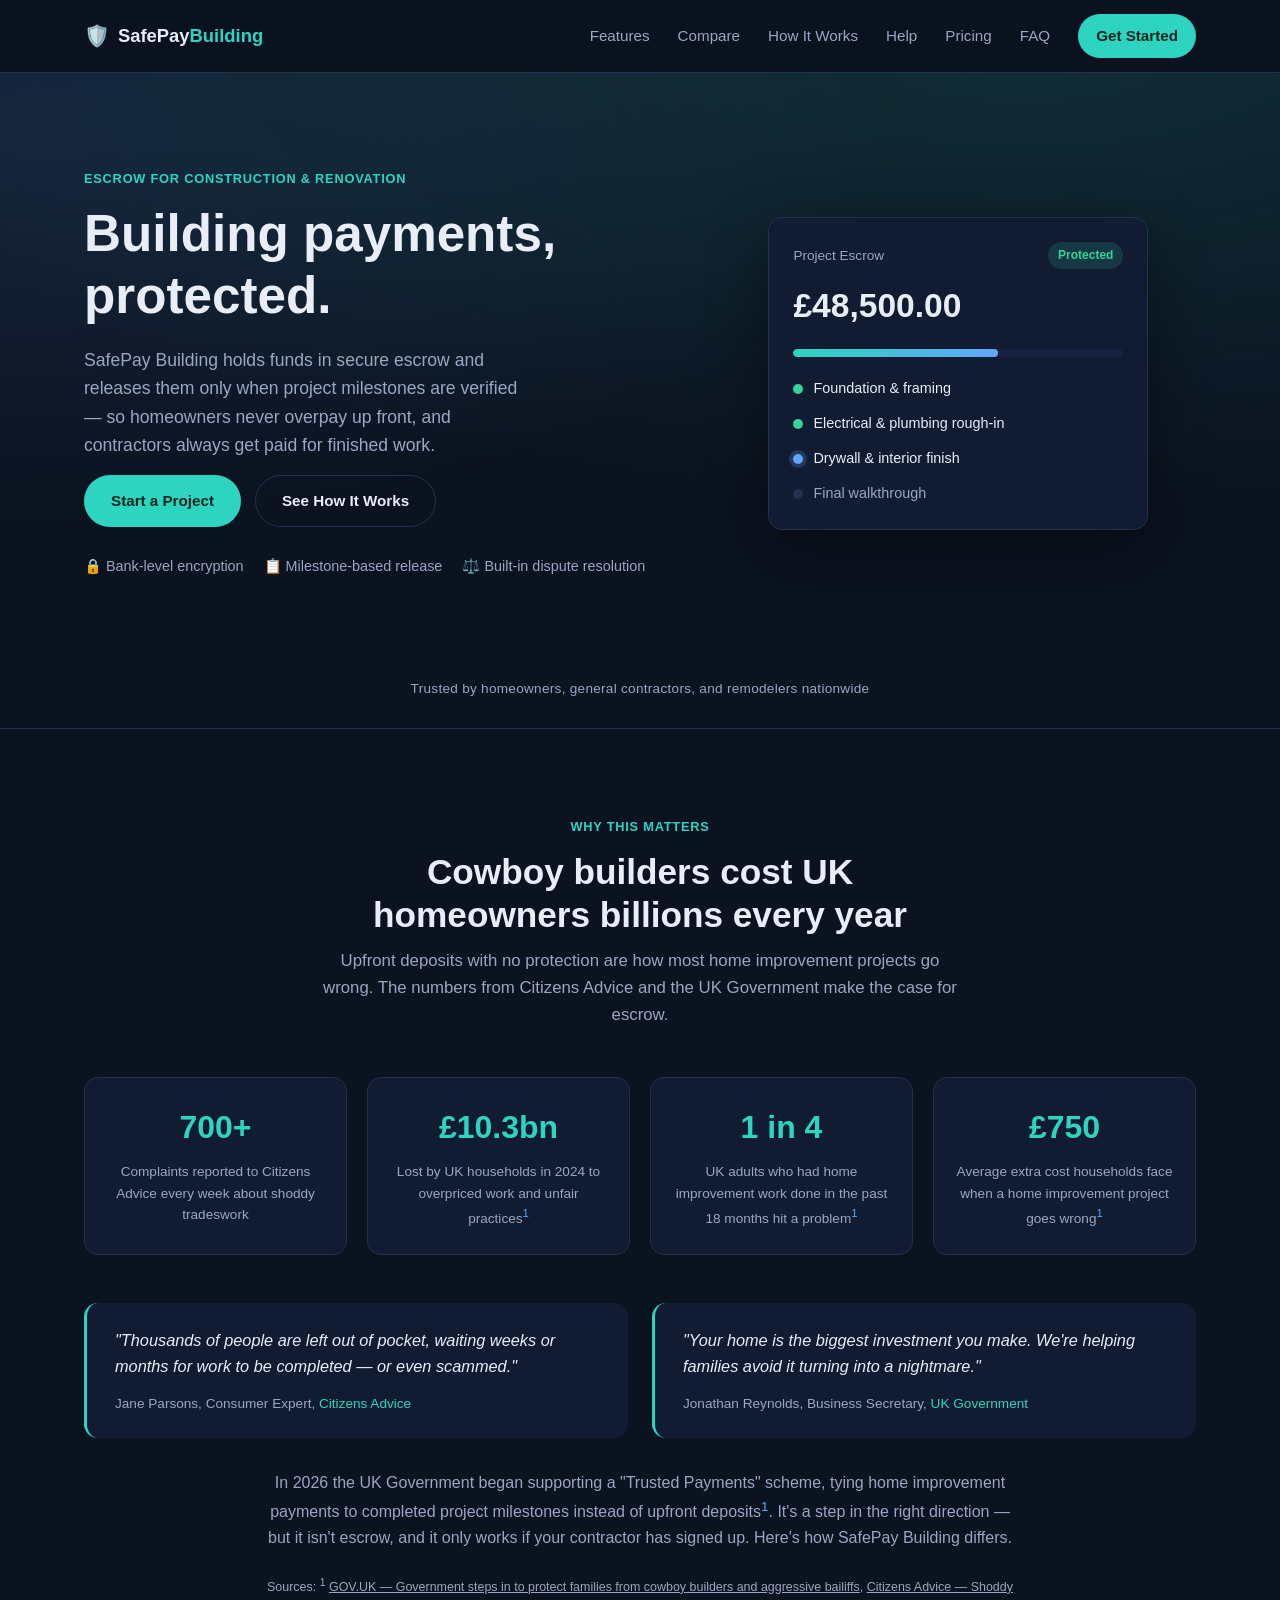
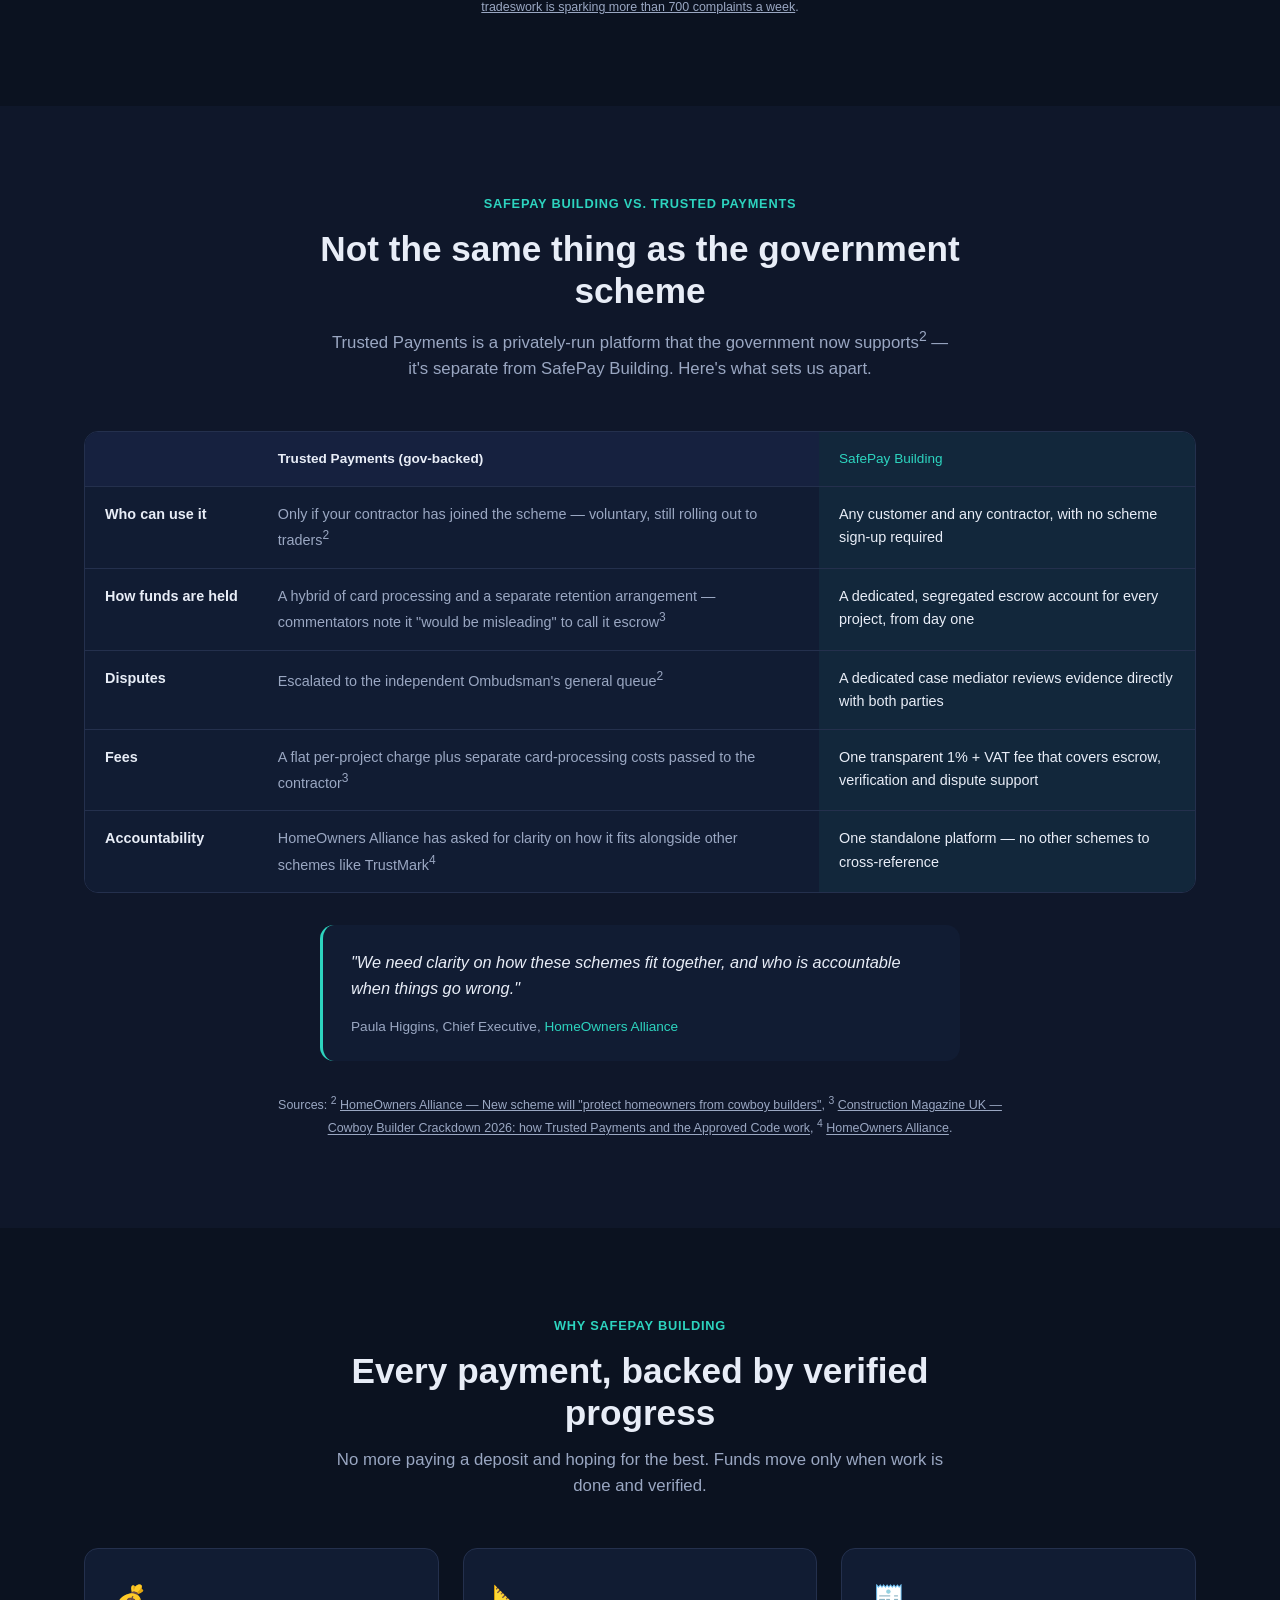
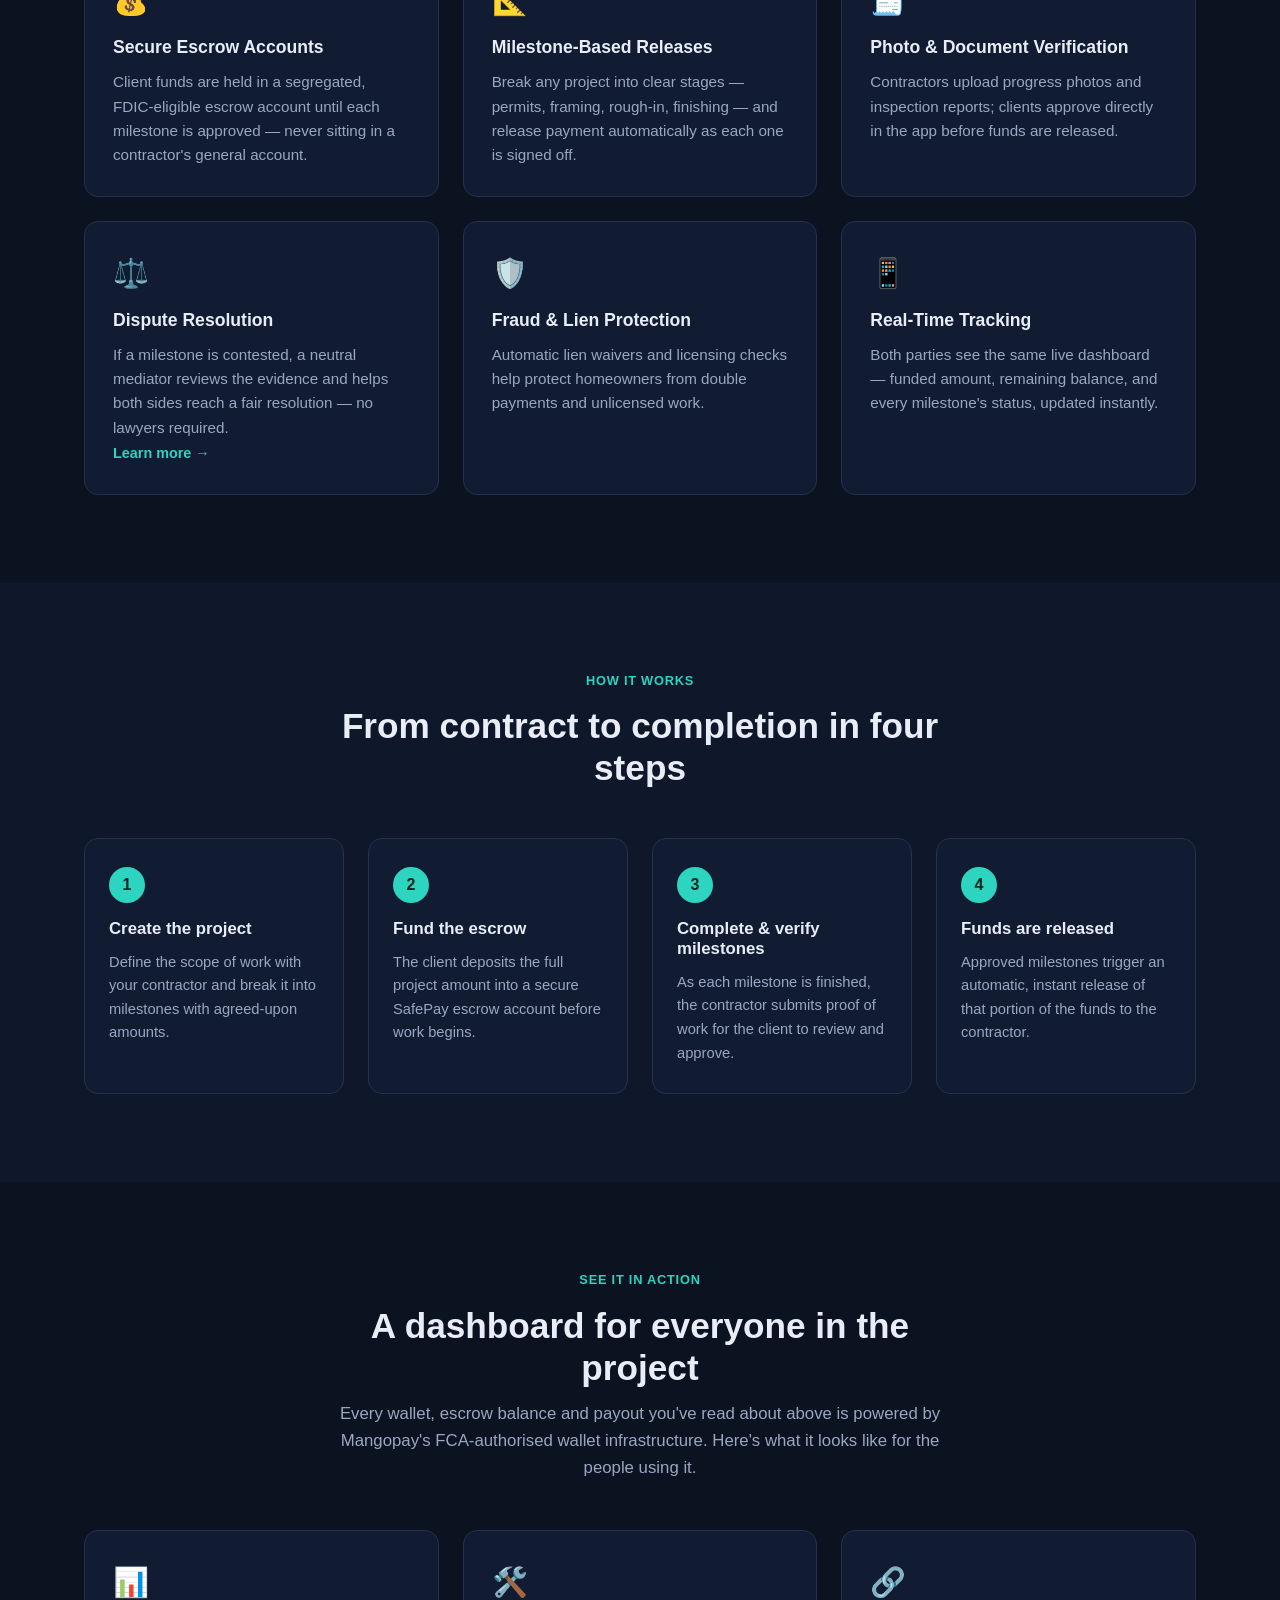
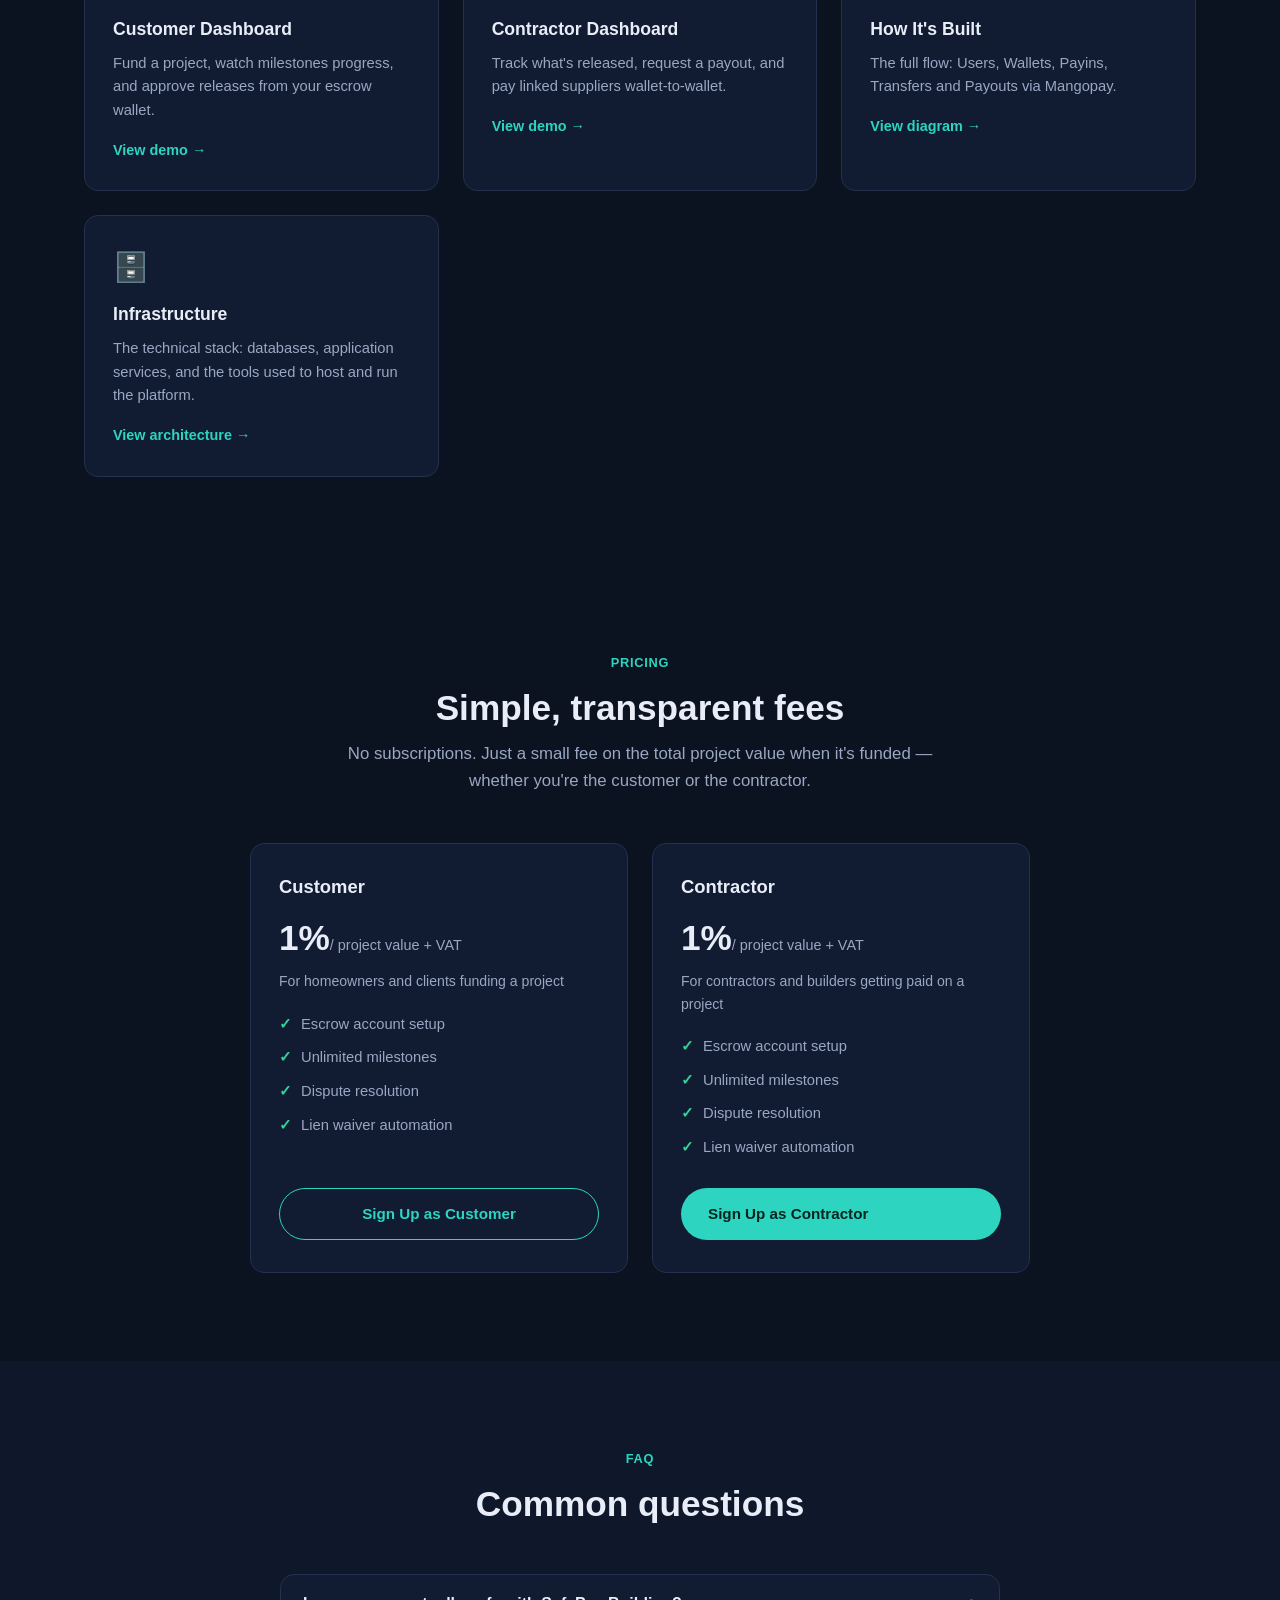
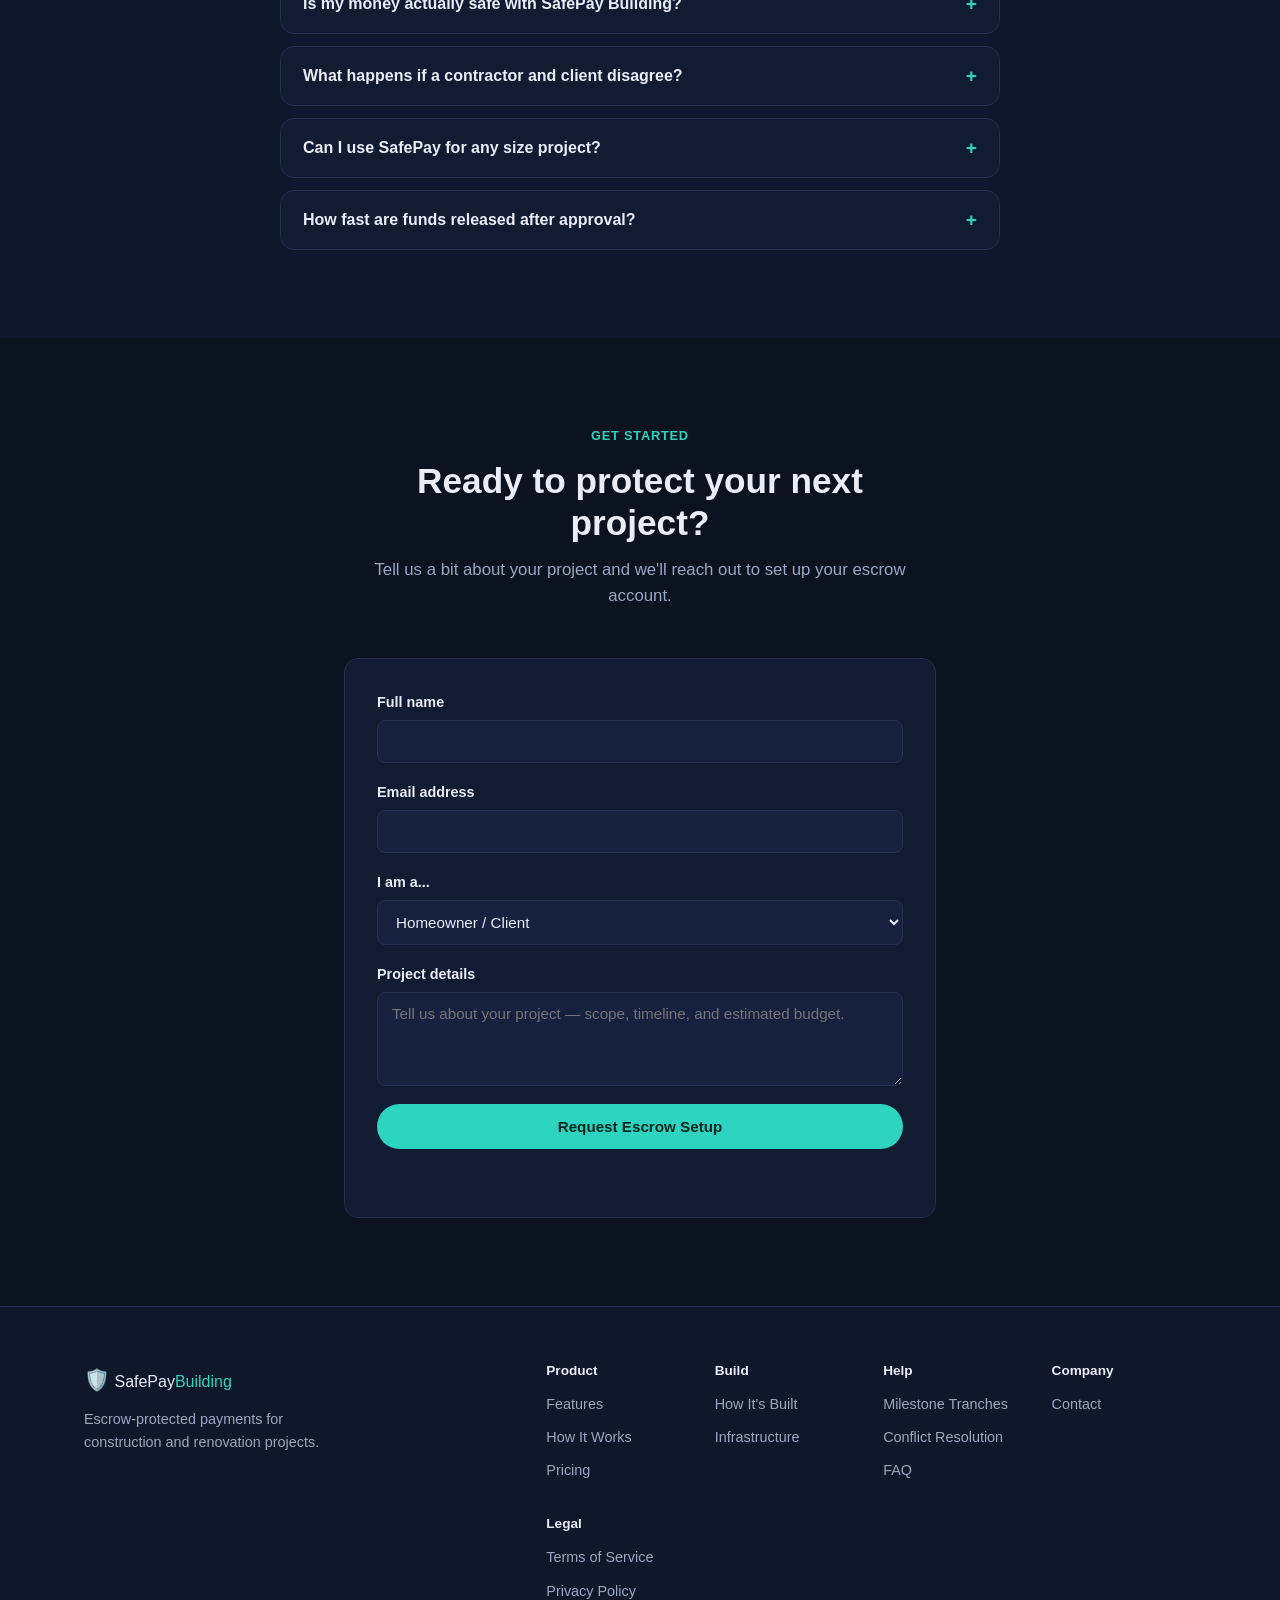
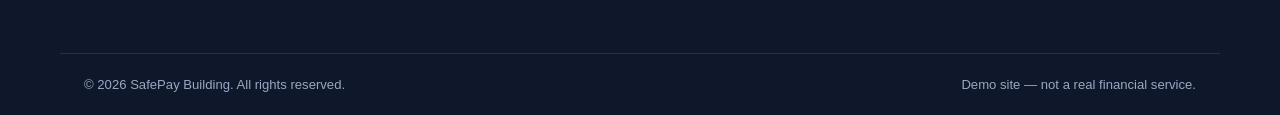
==== commit de10d715: "Add Infrastructure & Hosting page with system topology diagram New infrastructure.html covering data" ====
--- a/index.html
+++ b/index.html
@@ -318,6 +318,12 @@
           <p>The full flow: Users, Wallets, Payins, Transfers and Payouts via Mangopay.</p>
           <span class="action-link">View diagram →</span>
         </a>
+        <a href="infrastructure.html" class="action-card">
+          <span class="action-icon">🗄️</span>
+          <h3>Infrastructure</h3>
+          <p>The technical stack: databases, application services, and the tools used to host and run the platform.</p>
+          <span class="action-link">View architecture →</span>
+        </a>
       </div>
     </div>
   </section>
@@ -464,6 +470,11 @@
         <a href="#pricing">Pricing</a>
       </div>
       <div>
+        <h4>Build</h4>
+        <a href="architecture.html">How It's Built</a>
+        <a href="infrastructure.html">Infrastructure</a>
+      </div>
+      <div>
         <h4>Help</h4>
         <a href="help-milestones.html">Milestone Tranches</a>
         <a href="help-disputes.html">Conflict Resolution</a>
